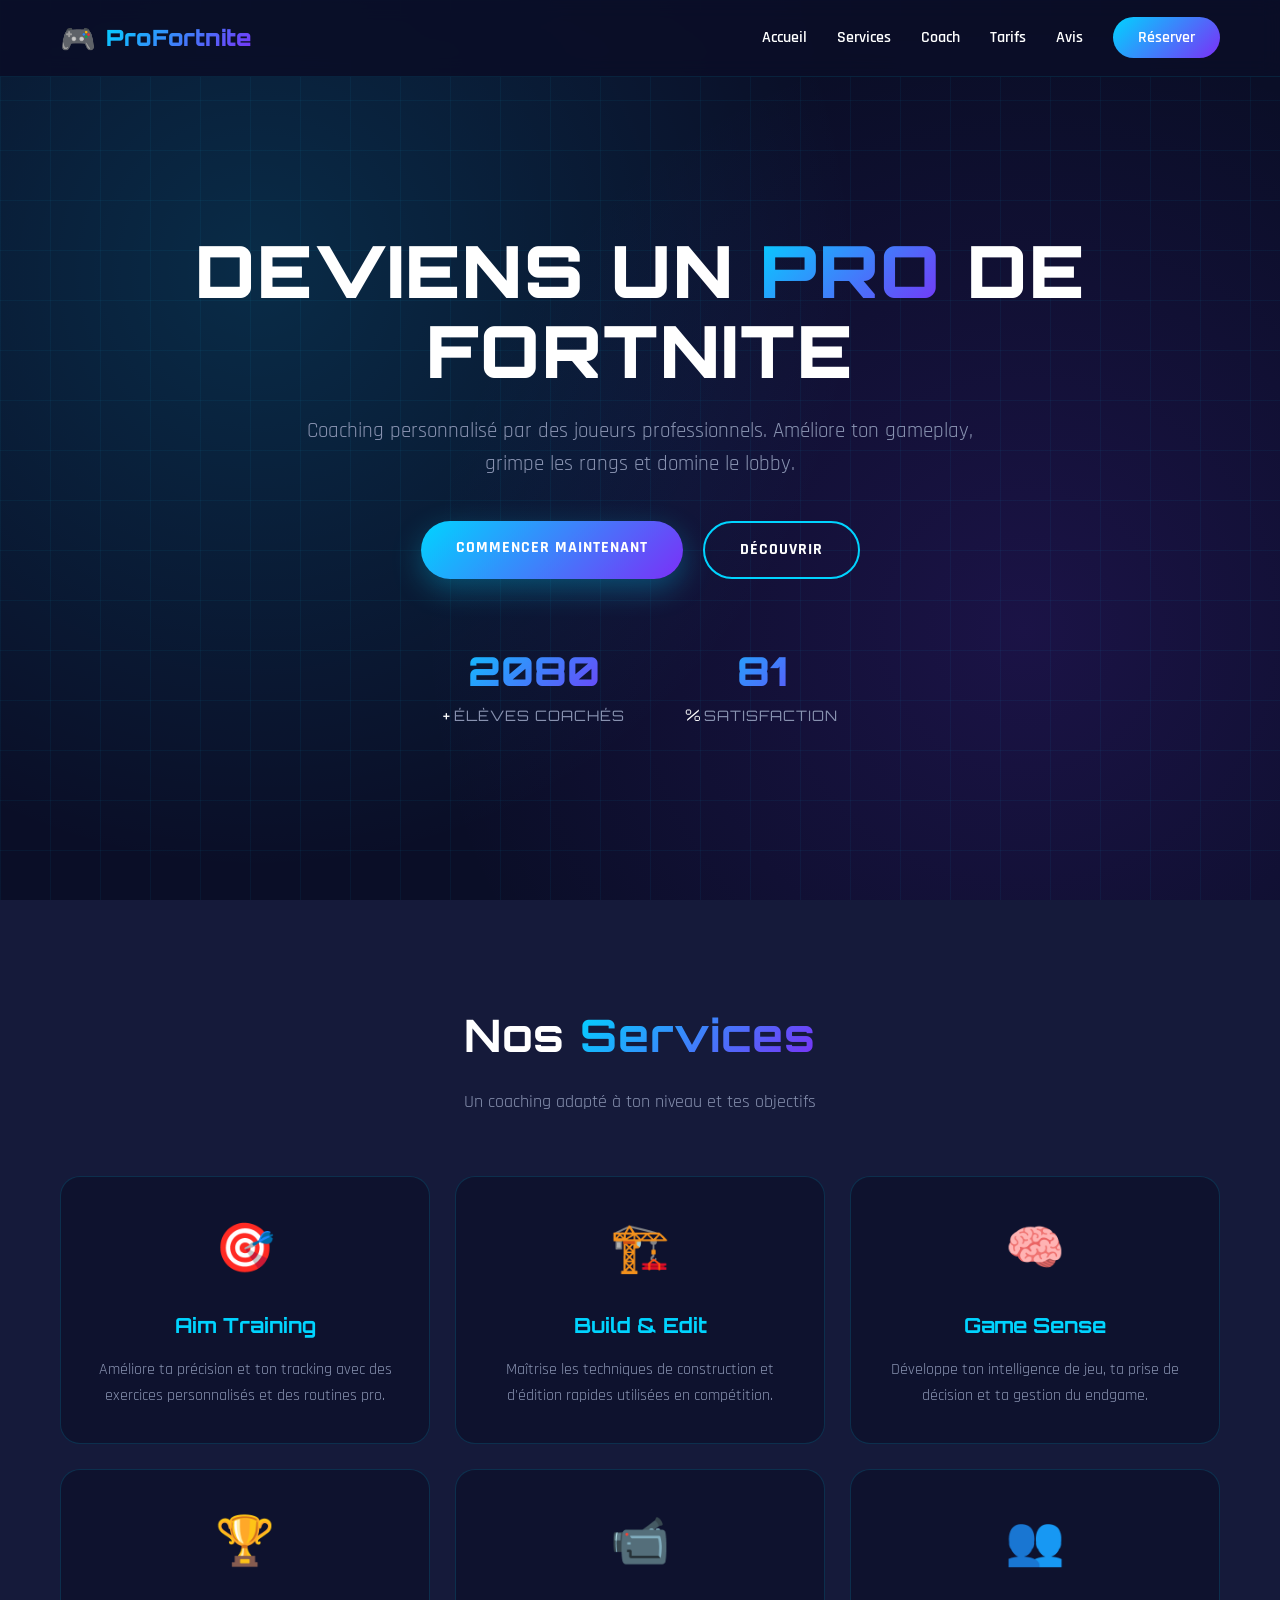
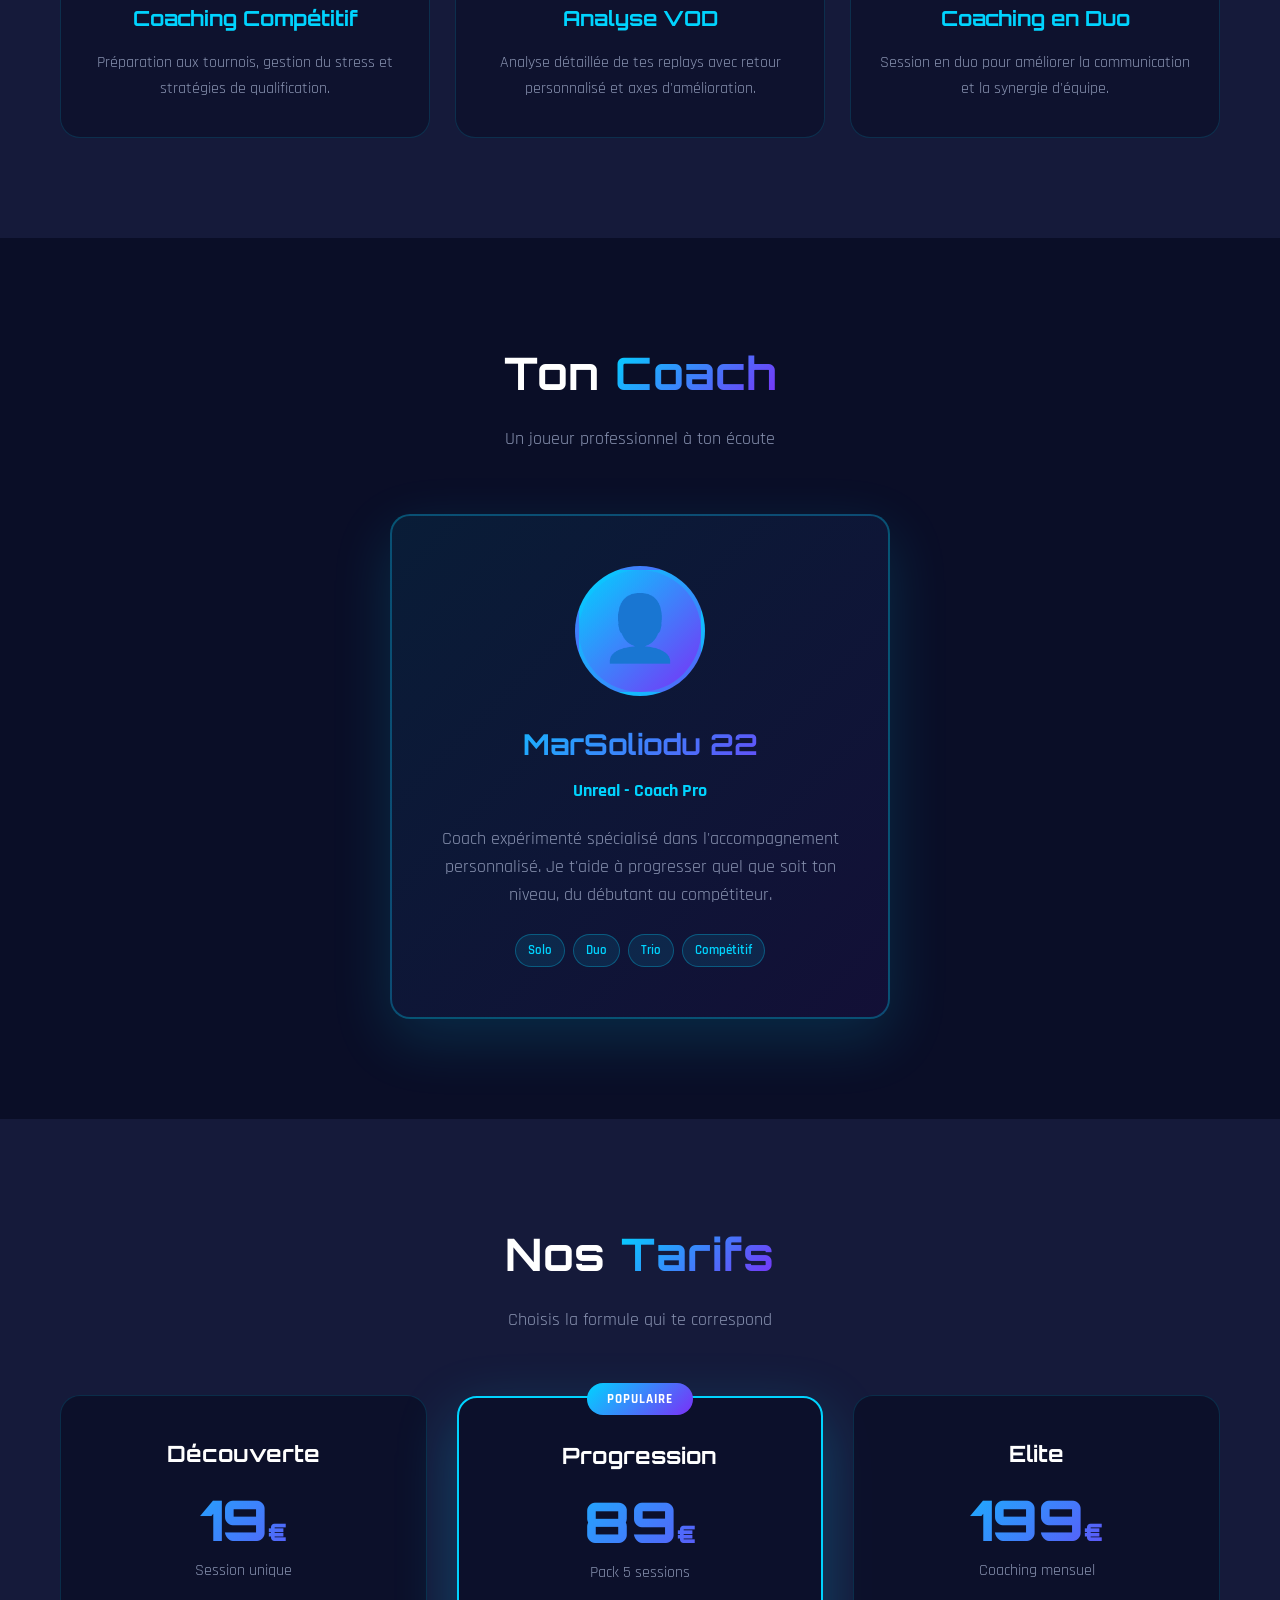
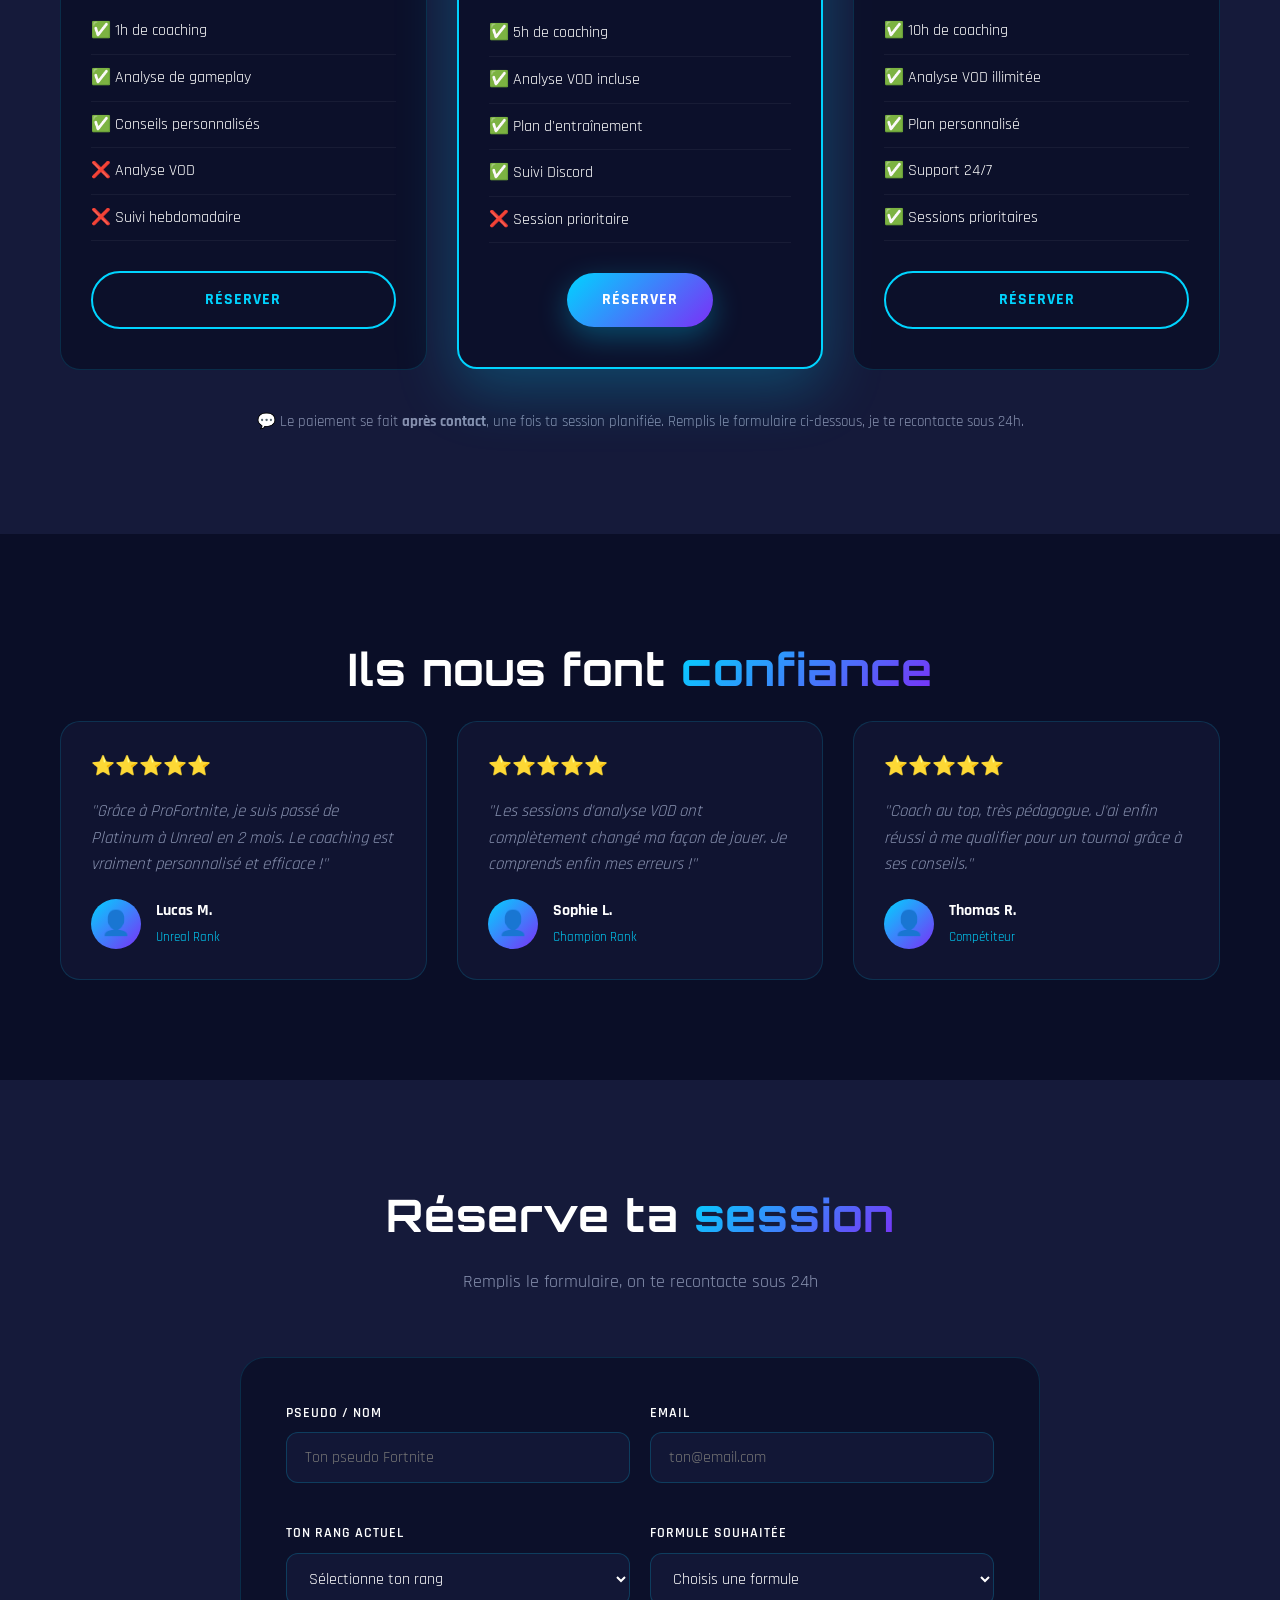
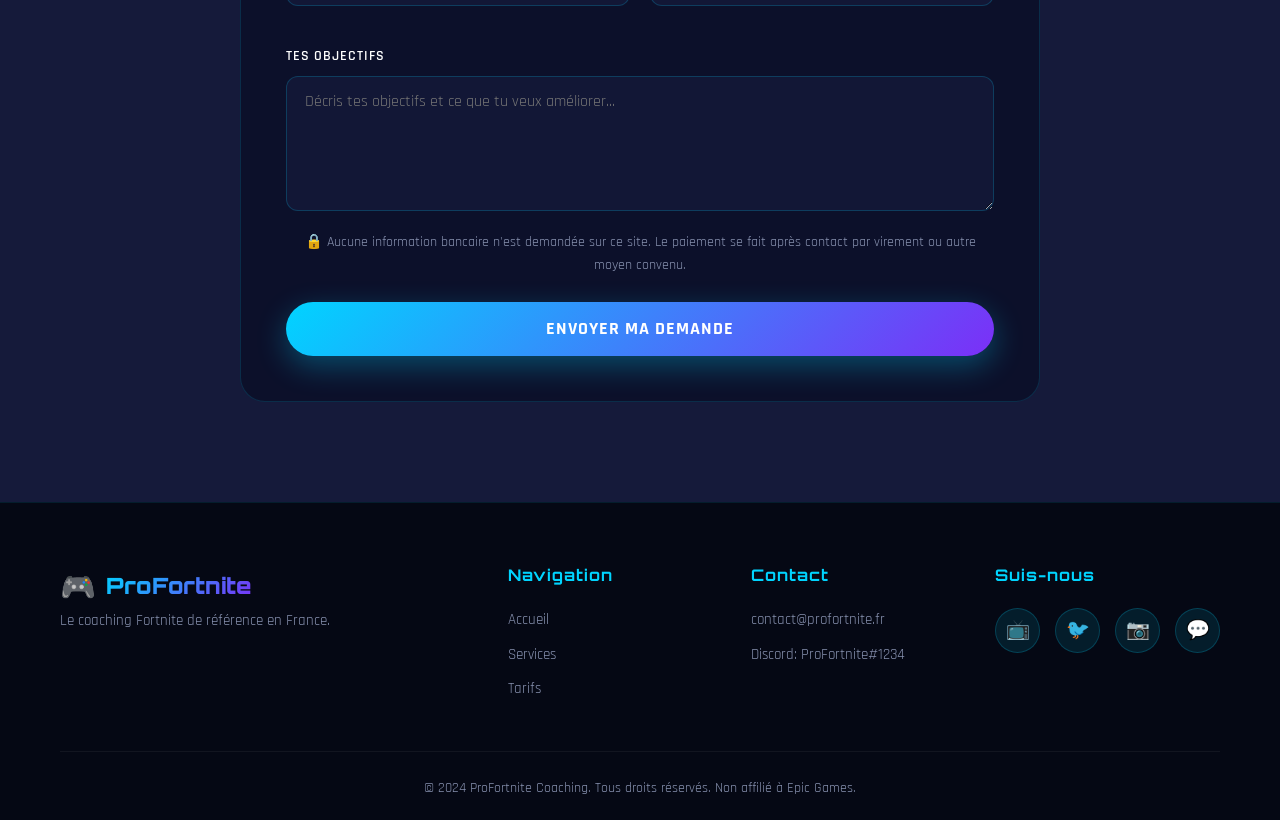
==== index.html @ a332fce9 "Update index.html" ====
<!DOCTYPE html>
<html lang="fr">
<head>
    <meta charset="UTF-8">
    <meta name="viewport" content="width=device-width, initial-scale=1.0">
    <title>ProFortnite Coaching - Devenez un Pro de Fortnite</title>
    <link rel="stylesheet" href="style.css">
    <link href="https://fonts.googleapis.com/css2?family=Orbitron:wght@400;700;900&family=Rajdhani:wght@400;600;700&display=swap" rel="stylesheet">
</head>
<body>
    <!-- Navigation -->
    <nav class="navbar">
        <div class="nav-container">
            <div class="logo">
                <span class="logo-icon">🎮</span>
                <span class="logo-text">ProFortnite</span>
            </div>
            <ul class="nav-links">
                <li><a href="#accueil">Accueil</a></li>
                <li><a href="#services">Services</a></li>
                <li><a href="#coachs">Coach</a></li>
                <li><a href="#tarifs">Tarifs</a></li>
                <li><a href="#temoignages">Avis</a></li>
                <li><a href="#contact" class="btn-nav">Réserver</a></li>
            </ul>
            <div class="burger">
                <span></span><span></span><span></span>
            </div>
        </div>
    </nav>

    <!-- Hero Section -->
    <section id="accueil" class="hero">
        <div class="hero-bg"></div>
        <div class="hero-content">
            <h1 class="hero-title">
                DEVIENS UN <span class="gradient-text">PRO</span> DE FORTNITE
            </h1>
            <p class="hero-subtitle">
                Coaching personnalisé par des joueurs professionnels. Améliore ton gameplay, 
                grimpe les rangs et domine le lobby.
            </p>
            <div class="hero-buttons">
                <a href="#tarifs" class="btn btn-primary">Commencer maintenant</a>
                <a href="#services" class="btn btn-secondary">Découvrir</a>
            </div>
<div class="hero-stats">
    <div class="stat">
        <span class="stat-number" data-target="2500">0</span>+
        <span class="stat-label">Élèves coachés</span>
    </div>
    <div class="stat">
        <span class="stat-number" data-target="98">0</span>%
        <span class="stat-label">Satisfaction</span>
    </div>
</div>        </div>
    </section>

    <!-- Services -->
    <section id="services" class="services">
        <div class="container">
            <h2 class="section-title">Nos <span class="gradient-text">Services</span></h2>
            <p class="section-subtitle">Un coaching adapté à ton niveau et tes objectifs</p>
            
            <div class="services-grid">
                <div class="service-card">
                    <div class="service-icon">🎯</div>
                    <h3>Aim Training</h3>
                    <p>Améliore ta précision et ton tracking avec des exercices personnalisés et des routines pro.</p>
                </div>
                <div class="service-card">
                    <div class="service-icon">🏗️</div>
                    <h3>Build & Edit</h3>
                    <p>Maîtrise les techniques de construction et d'édition rapides utilisées en compétition.</p>
                </div>
                <div class="service-card">
                    <div class="service-icon">🧠</div>
                    <h3>Game Sense</h3>
                    <p>Développe ton intelligence de jeu, ta prise de décision et ta gestion du endgame.</p>
                </div>
                <div class="service-card">
                    <div class="service-icon">🏆</div>
                    <h3>Coaching Compétitif</h3>
                    <p>Préparation aux tournois, gestion du stress et stratégies de qualification.</p>
                </div>
                <div class="service-card">
                    <div class="service-icon">📹</div>
                    <h3>Analyse VOD</h3>
                    <p>Analyse détaillée de tes replays avec retour personnalisé et axes d'amélioration.</p>
                </div>
                <div class="service-card">
                    <div class="service-icon">👥</div>
                    <h3>Coaching en Duo</h3>
                    <p>Session en duo pour améliorer la communication et la synergie d'équipe.</p>
                </div>
            </div>
        </div>
    </section>

    <!-- Coach -->
    <section id="coachs" class="coachs">
        <div class="container">
            <h2 class="section-title">Ton <span class="gradient-text">Coach</span></h2>
            <p class="section-subtitle">Un joueur professionnel à ton écoute</p>
            
            <div class="coach-solo">
                <div class="coach-card coach-featured">
                    <div class="coach-avatar">👤</div>
                    <h3>MarSoliodu 22</h3>
                    <p class="coach-rank">Unreal - Coach Pro</p>
                    <p class="coach-desc">
                        Coach expérimenté spécialisé dans l'accompagnement personnalisé. 
                        Je t'aide à progresser quel que soit ton niveau, du débutant au compétiteur.
                    </p>
                    <div class="coach-tags">
                        <span>Solo</span><span>Duo</span><span>Trio</span><span>Compétitif</span>
                    </div>
                </div>
            </div>
        </div>
    </section>

<!-- Tarifs -->
<section id="tarifs" class="tarifs">
    <div class="container">
        <h2 class="section-title">Nos <span class="gradient-text">Tarifs</span></h2>
        <p class="section-subtitle">Choisis la formule qui te correspond</p>

        <div class="pricing-grid">

            <!-- Formule Découverte -->
            <div class="pricing-card">
                <h3>Découverte</h3>
                <div class="price">19<span>€</span></div>
                <p class="price-desc">Session unique</p>
                <ul class="features">
                    <li>✅ 1h de coaching</li>
                    <li>✅ Analyse de gameplay</li>
                    <li>✅ Conseils personnalisés</li>
                    <li>❌ Analyse VOD</li>
                    <li>❌ Suivi hebdomadaire</li>
                </ul>
                <a href="#contact" class="btn btn-outline">Réserver</a>
            </div>

            <!-- Formule Progression -->
            <div class="pricing-card featured">
                <div class="badge">POPULAIRE</div>
                <h3>Progression</h3>
                <div class="price">89<span>€</span></div>
                <p class="price-desc">Pack 5 sessions</p>
                <ul class="features">
                    <li>✅ 5h de coaching</li>
                    <li>✅ Analyse VOD incluse</li>
                    <li>✅ Plan d'entraînement</li>
                    <li>✅ Suivi Discord</li>
                    <li>❌ Session prioritaire</li>
                </ul>
                <a href="#contact" class="btn btn-primary">Réserver</a>
            </div>

            <!-- Formule Elite -->
            <div class="pricing-card">
                <h3>Elite</h3>
                <div class="price">199<span>€</span></div>
                <p class="price-desc">Coaching mensuel</p>
                <ul class="features">
                    <li>✅ 10h de coaching</li>
                    <li>✅ Analyse VOD illimitée</li>
                    <li>✅ Plan personnalisé</li>
                    <li>✅ Support 24/7</li>
                    <li>✅ Sessions prioritaires</li>
                </ul>
                <a href="#contact" class="btn btn-outline">Réserver</a>
            </div>

        </div>

        <p style="text-align:center; color: var(--gray); margin-top: 40px; font-size: 0.95rem;">
            💬 Le paiement se fait <strong>après contact</strong>, une fois ta session planifiée. 
            Remplis le formulaire ci-dessous, je te recontacte sous 24h.
        </p>

    </div>
</section>

    <!-- Témoignages -->
    <section id="temoignages" class="temoignages">
        <div class="container">
            <h2 class="section-title">Ils nous font <span class="gradient-text">confiance</span></h2>
            
            <div class="testimonials-grid">
                <div class="testimonial-card">
                    <div class="stars">⭐⭐⭐⭐⭐</div>
                    <p>"Grâce à ProFortnite, je suis passé de Platinum à Unreal en 2 mois. Le coaching est vraiment personnalisé et efficace !"</p>
                    <div class="author">
                        <span class="avatar">👤</span>
                        <div>
                            <strong>Lucas M.</strong>
                            <small>Unreal Rank</small>
                        </div>
                    </div>
                </div>
                <div class="testimonial-card">
                    <div class="stars">⭐⭐⭐⭐⭐</div>
                    <p>"Les sessions d'analyse VOD ont complètement changé ma façon de jouer. Je comprends enfin mes erreurs !"</p>
                    <div class="author">
                        <span class="avatar">👤</span>
                        <div>
                            <strong>Sophie L.</strong>
                            <small>Champion Rank</small>
                        </div>
                    </div>
                </div>
                <div class="testimonial-card">
                    <div class="stars">⭐⭐⭐⭐⭐</div>
                    <p>"Coach au top, très pédagogue. J'ai enfin réussi à me qualifier pour un tournoi grâce à ses conseils."</p>
                    <div class="author">
                        <span class="avatar">👤</span>
                        <div>
                            <strong>Thomas R.</strong>
                            <small>Compétiteur</small>
                        </div>
                    </div>
                </div>
            </div>
        </div>
    </section>

   <!-- Contact -->
<section id="contact" class="contact">
    <div class="container">
        <h2 class="section-title">Réserve ta <span class="gradient-text">session</span></h2>
        <p class="section-subtitle">Remplis le formulaire, on te recontacte sous 24h</p>

        <form class="contact-form" 
              id="contactForm" 
              action="https://api.web3forms.com/submit" 
              method="POST">

            <!-- 🔑 Ta clé Web3Forms (remplace par la tienne) -->
            <input type="hidden" name="access_key" value="0d8b3dc2-289b-494a-8b63-340411bfdd48">

            <!-- Redirection après succès -->
            <input type="hidden" name="redirect" value="merci.html">

            <!-- Sujet de l'email reçu -->
            <input type="hidden" name="subject" value="🎮 Nouvelle demande de coaching Fortnite">

            <!-- Anti-spam (recommandé) -->
            <input type="checkbox" name="botcheck" class="hidden" style="display: none;">

            <div class="form-row">
                <div class="form-group">
                    <label for="name">Pseudo / Nom</label>
                    <input type="text" id="name" name="name" required placeholder="Ton pseudo Fortnite">
                </div>
                <div class="form-group">
                    <label for="email">Email</label>
                    <input type="email" id="email" name="email" required placeholder="ton@email.com">
                </div>
            </div>

            <div class="form-row">
                <div class="form-group">
                    <label for="rank">Ton rang actuel</label>
                    <select id="rank" name="rank" required>
                        <option value="">Sélectionne ton rang</option>
                        <option>Bronze</option>
                        <option>Argent</option>
                        <option>Or</option>
                        <option>Platine</option>
                        <option>Diamant</option>
                        <option>Elite</option>
                        <option>Champion</option>
                        <option>Unreal</option>
                    </select>
                </div>
                <div class="form-group">
                    <label for="formule">Formule souhaitée</label>
                    <select id="formule" name="formule" required>
                        <option value="">Choisis une formule</option>
                        <option>Découverte - 19€</option>
                        <option>Progression - 89€</option>
                        <option>Elite - 199€</option>
                    </select>
                </div>
            </div>

            <div class="form-group">
                <label for="message">Tes objectifs</label>
                <textarea id="message" name="message" rows="5" placeholder="Décris tes objectifs et ce que tu veux améliorer..."></textarea>
            </div>

            <p style="text-align:center; color: var(--gray); font-size: 0.9rem; margin-bottom: 15px;">
                🔒 Aucune information bancaire n'est demandée sur ce site. 
                Le paiement se fait après contact par virement ou autre moyen convenu.
            </p>

            <button type="submit" class="btn btn-primary btn-large">Envoyer ma demande</button>
        </form>
    </div>
</section>
    <!-- Footer -->
    <footer class="footer">
        <div class="container">
            <div class="footer-grid">
                <div>
                    <div class="logo">
                        <span class="logo-icon">🎮</span>
                        <span class="logo-text">ProFortnite</span>
                    </div>
                    <p>Le coaching Fortnite de référence en France.</p>
                </div>
                <div>
                    <h4>Navigation</h4>
                    <ul>
                        <li><a href="#accueil">Accueil</a></li>
                        <li><a href="#services">Services</a></li>
                        <li><a href="#tarifs">Tarifs</a></li>
                    </ul>
                </div>
                <div>
                    <h4>Contact</h4>
                    <ul>
                        <li>contact@profortnite.fr</li>
                        <li>Discord: ProFortnite#1234</li>
                    </ul>
                </div>
                <div>
                    <h4>Suis-nous</h4>
                    <div class="socials">
                        <a href="#">📺</a>
                        <a href="#">🐦</a>
                        <a href="#">📷</a>
                        <a href="#">💬</a>
                    </div>
                </div>
            </div>
            <div class="footer-bottom">
                <p>© 2024 ProFortnite Coaching. Tous droits réservés. Non affilié à Epic Games.</p>
            </div>
        </div>
    </footer>

    <script src="script.js"></script>
</body>
</html>
---- style.css ----
/* Reset & Base */
* {
    margin: 0;
    padding: 0;
    box-sizing: border-box;
}

:root {
    --primary: #00d4ff;
    --secondary: #7b2ff7;
    --dark: #0a0e27;
    --dark-2: #151a3a;
    --light: #ffffff;
    --gray: #8892b0;
    --gradient: linear-gradient(135deg, #00d4ff 0%, #7b2ff7 100%);
}

html {
    scroll-behavior: smooth;
}

body {
    font-family: 'Rajdhani', sans-serif;
    background: var(--dark);
    color: var(--light);
    overflow-x: hidden;
    line-height: 1.6;
}

.container {
    max-width: 1200px;
    margin: 0 auto;
    padding: 0 20px;
}

/* Navbar */
.navbar {
    position: fixed;
    top: 0;
    width: 100%;
    background: rgba(10, 14, 39, 0.9);
    backdrop-filter: blur(10px);
    z-index: 1000;
    border-bottom: 1px solid rgba(0, 212, 255, 0.1);
}

.nav-container {
    max-width: 1200px;
    margin: 0 auto;
    padding: 15px 20px;
    display: flex;
    justify-content: space-between;
    align-items: center;
}

.logo {
    display: flex;
    align-items: center;
    gap: 10px;
    font-family: 'Orbitron', sans-serif;
    font-weight: 900;
    font-size: 1.4rem;
}

.logo-icon {
    font-size: 1.8rem;
}

.logo-text {
    background: var(--gradient);
    -webkit-background-clip: text;
    -webkit-text-fill-color: transparent;
    background-clip: text;
}

.nav-links {
    display: flex;
    list-style: none;
    gap: 30px;
    align-items: center;
}

.nav-links a {
    color: var(--light);
    text-decoration: none;
    font-weight: 600;
    font-size: 1rem;
    transition: color 0.3s;
    position: relative;
}

.nav-links a:hover {
    color: var(--primary);
}

.nav-links a::after {
    content: '';
    position: absolute;
    bottom: -5px;
    left: 0;
    width: 0;
    height: 2px;
    background: var(--gradient);
    transition: width 0.3s;
}

.nav-links a:hover::after {
    width: 100%;
}

.btn-nav {
    background: var(--gradient);
    padding: 10px 25px !important;
    border-radius: 50px;
    color: white !important;
}

.btn-nav::after {
    display: none;
}

.burger {
    display: none;
    flex-direction: column;
    gap: 5px;
    cursor: pointer;
}

.burger span {
    width: 25px;
    height: 3px;
    background: var(--primary);
    border-radius: 3px;
    transition: 0.3s;
}

/* Hero */
.hero {
    min-height: 100vh;
    display: flex;
    align-items: center;
    justify-content: center;
    position: relative;
    padding: 120px 20px 60px;
    overflow: hidden;
}

.hero-bg {
    position: absolute;
    inset: 0;
    background: 
        radial-gradient(circle at 20% 30%, rgba(0, 212, 255, 0.15) 0%, transparent 50%),
        radial-gradient(circle at 80% 70%, rgba(123, 47, 247, 0.15) 0%, transparent 50%);
    z-index: -1;
}

.hero-bg::before {
    content: '';
    position: absolute;
    inset: 0;
    background-image: 
        linear-gradient(rgba(0, 212, 255, 0.05) 1px, transparent 1px),
        linear-gradient(90deg, rgba(0, 212, 255, 0.05) 1px, transparent 1px);
    background-size: 50px 50px;
    animation: gridMove 20s linear infinite;
}

@keyframes gridMove {
    0% { background-position: 0 0; }
    100% { background-position: 50px 50px; }
}

.hero-content {
    text-align: center;
    max-width: 900px;
    position: relative;
    z-index: 1;
}

.hero-title {
    font-family: 'Orbitron', sans-serif;
    font-size: clamp(2rem, 6vw, 4.5rem);
    font-weight: 900;
    line-height: 1.1;
    margin-bottom: 25px;
    letter-spacing: 2px;
    animation: fadeInUp 1s ease;
}

.gradient-text {
    background: var(--gradient);
    -webkit-background-clip: text;
    -webkit-text-fill-color: transparent;
    background-clip: text;
}

.hero-subtitle {
    font-size: clamp(1rem, 2vw, 1.3rem);
    color: var(--gray);
    margin-bottom: 40px;
    max-width: 700px;
    margin-left: auto;
    margin-right: auto;
    animation: fadeInUp 1s ease 0.2s backwards;
}

.hero-buttons {
    display: flex;
    gap: 20px;
    justify-content: center;
    flex-wrap: wrap;
    margin-bottom: 60px;
    animation: fadeInUp 1s ease 0.4s backwards;
}

.btn {
    display: inline-block;
    padding: 14px 35px;
    border-radius: 50px;
    text-decoration: none;
    font-weight: 700;
    font-size: 1rem;
    transition: all 0.3s;
    cursor: pointer;
    border: none;
    font-family: 'Rajdhani', sans-serif;
    letter-spacing: 1px;
    text-transform: uppercase;
}

.btn-primary {
    background: var(--gradient);
    color: white;
    box-shadow: 0 10px 30px rgba(0, 212, 255, 0.3);
}

.btn-primary:hover {
    transform: translateY(-3px);
    box-shadow: 0 15px 40px rgba(0, 212, 255, 0.5);
}

.btn-secondary {
    background: transparent;
    color: var(--light);
    border: 2px solid var(--primary);
}

.btn-secondary:hover {
    background: var(--primary);
    color: var(--dark);
    transform: translateY(-3px);
}

.btn-outline {
    background: transparent;
    color: var(--primary);
    border: 2px solid var(--primary);
    width: 100%;
    text-align: center;
}

.btn-outline:hover {
    background: var(--primary);
    color: var(--dark);
}

.btn-large {
    padding: 16px 50px;
    font-size: 1.1rem;
}

.hero-stats {
    display: flex;
    justify-content: center;
    gap: 60px;
    flex-wrap: wrap;
    animation: fadeInUp 1s ease 0.6s backwards;
}

.stat {
    text-align: center;
    font-family: 'Orbitron', sans-serif;
}

.stat-number {
    display: block;
    font-size: 2.5rem;
    font-weight: 900;
    background: var(--gradient);
    -webkit-background-clip: text;
    -webkit-text-fill-color: transparent;
    background-clip: text;
}

.stat-label {
    color: var(--gray);
    font-size: 0.9rem;
    text-transform: uppercase;
    letter-spacing: 1px;
}

@keyframes fadeInUp {
    from {
        opacity: 0;
        transform: translateY(30px);
    }
    to {
        opacity: 1;
        transform: translateY(0);
    }
}

/* Sections */
section {
    padding: 100px 0;
    position: relative;
}

.section-title {
    font-family: 'Orbitron', sans-serif;
    font-size: clamp(1.8rem, 4vw, 2.8rem);
    text-align: center;
    margin-bottom: 15px;
    letter-spacing: 1px;
}

.section-subtitle {
    text-align: center;
    color: var(--gray);
    font-size: 1.15rem;
    margin-bottom: 60px;
}

/* Services */
.services {
    background: var(--dark-2);
}

.services-grid {
    display: grid;
    grid-template-columns: repeat(auto-fit, minmax(280px, 1fr));
    gap: 25px;
}

.service-card {
    background: rgba(10, 14, 39, 0.6);
    border: 1px solid rgba(0, 212, 255, 0.15);
    border-radius: 20px;
    padding: 35px 25px;
    text-align: center;
    transition: all 0.3s;
    position: relative;
    overflow: hidden;
}

.service-card:hover {
    transform: translateY(-10px);
    border-color: var(--primary);
    box-shadow: 0 20px 40px rgba(0, 212, 255, 0.2);
}

.service-icon {
    font-size: 3rem;
    margin-bottom: 20px;
    display: block;
}

.service-card h3 {
    font-family: 'Orbitron', sans-serif;
    font-size: 1.3rem;
    margin-bottom: 15px;
    color: var(--primary);
}

.service-card p {
    color: var(--gray);
    font-size: 1rem;
}

/* Coach */
.coachs-grid {
    display: grid;
    grid-template-columns: repeat(auto-fit, minmax(300px, 1fr));
    gap: 30px;
}

.coach-card {
    background: rgba(21, 26, 58, 0.6);
    border: 1px solid rgba(0, 212, 255, 0.15);
    border-radius: 20px;
    padding: 35px 25px;
    text-align: center;
    transition: all 0.3s;
}

.coach-card:hover {
    transform: translateY(-10px);
    border-color: var(--primary);
    box-shadow: 0 20px 40px rgba(0, 212, 255, 0.2);
}

.coach-avatar {
    width: 100px;
    height: 100px;
    border-radius: 50%;
    background: var(--gradient);
    display: flex;
    align-items: center;
    justify-content: center;
    font-size: 3rem;
    margin: 0 auto 20px;
    border: 4px solid rgba(0, 212, 255, 0.3);
}

.coach-card h3 {
    font-family: 'Orbitron', sans-serif;
    font-size: 1.3rem;
    margin-bottom: 8px;
}

.coach-rank {
    color: var(--primary);
    font-weight: 700;
    margin-bottom: 15px;
    font-size: 0.95rem;
}

.coach-desc {
    color: var(--gray);
    margin-bottom: 20px;
    font-size: 1rem;
}

.coach-tags {
    display: flex;
    gap: 8px;
    justify-content: center;
    flex-wrap: wrap;
}

.coach-tags span {
    background: rgba(0, 212, 255, 0.1);
    color: var(--primary);
    padding: 5px 12px;
    border-radius: 20px;
    font-size: 0.8rem;
    font-weight: 600;
    border: 1px solid rgba(0, 212, 255, 0.3);
}

/* Coach Solo */
.coach-solo {
    display: flex;
    justify-content: center;
    align-items: center;
}

.coach-featured {
    max-width: 500px;
    width: 100%;
    padding: 50px 40px;
    background: linear-gradient(135deg, rgba(0, 212, 255, 0.08), rgba(123, 47, 247, 0.08));
    border: 2px solid rgba(0, 212, 255, 0.3);
    box-shadow: 0 20px 60px rgba(0, 212, 255, 0.15);
}

.coach-featured:hover {
    border-color: var(--primary);
    box-shadow: 0 30px 80px rgba(0, 212, 255, 0.3);
}

.coach-featured .coach-avatar {
    width: 130px;
    height: 130px;
    font-size: 4rem;
    margin-bottom: 25px;
}

.coach-featured h3 {
    font-size: 1.8rem;
    margin-bottom: 10px;
    background: var(--gradient);
    -webkit-background-clip: text;
    -webkit-text-fill-color: transparent;
    background-clip: text;
}

.coach-featured .coach-rank {
    font-size: 1.1rem;
    margin-bottom: 20px;
}

.coach-featured .coach-desc {
    font-size: 1.1rem;
    margin-bottom: 25px;
}

/* Tarifs */
.tarifs {
    background: var(--dark-2);
}

.pricing-grid {
    display: grid;
    grid-template-columns: repeat(auto-fit, minmax(280px, 1fr));
    gap: 30px;
    align-items: center;
}

.pricing-card {
    background: rgba(10, 14, 39, 0.8);
    border: 1px solid rgba(0, 212, 255, 0.15);
    border-radius: 20px;
    padding: 40px 30px;
    text-align: center;
    position: relative;
    transition: all 0.3s;
}

.pricing-card:hover {
    transform: translateY(-10px);
    border-color: var(--primary);
}

.pricing-card.featured {
    border: 2px solid var(--primary);
    box-shadow: 0 20px 60px rgba(0, 212, 255, 0.25);
    transform: scale(1.05);
}

.pricing-card.featured:hover {
    transform: scale(1.05) translateY(-10px);
}

.badge {
    position: absolute;
    top: -15px;
    left: 50%;
    transform: translateX(-50%);
    background: var(--gradient);
    color: white;
    padding: 6px 20px;
    border-radius: 20px;
    font-size: 0.8rem;
    font-weight: 700;
    letter-spacing: 1px;
}

.pricing-card h3 {
    font-family: 'Orbitron', sans-serif;
    font-size: 1.4rem;
    margin-bottom: 20px;
}

.price {
    font-family: 'Orbitron', sans-serif;
    font-size: 3.5rem;
    font-weight: 900;
    background: var(--gradient);
    -webkit-background-clip: text;
    -webkit-text-fill-color: transparent;
    background-clip: text;
    line-height: 1;
}

.price span {
    font-size: 1.5rem;
}

.price-desc {
    color: var(--gray);
    margin: 10px 0 25px;
}

.features {
    list-style: none;
    margin-bottom: 30px;
    text-align: left;
}

.features li {
    padding: 10px 0;
    border-bottom: 1px solid rgba(255, 255, 255, 0.05);
    color: var(--light);
}

/* Témoignages */
.testimonials-grid {
    display: grid;
    grid-template-columns: repeat(auto-fit, minmax(300px, 1fr));
    gap: 30px;
}

.testimonial-card {
    background: rgba(21, 26, 58, 0.6);
    border: 1px solid rgba(0, 212, 255, 0.15);
    border-radius: 20px;
    padding: 30px;
    transition: all 0.3s;
}

.testimonial-card:hover {
    transform: translateY(-10px);
    border-color: var(--primary);
}

.stars {
    font-size: 1.2rem;
    margin-bottom: 15px;
}

.testimonial-card p {
    color: var(--gray);
    font-style: italic;
    margin-bottom: 20px;
    font-size: 1.05rem;
}

.author {
    display: flex;
    align-items: center;
    gap: 15px;
}

.author .avatar {
    width: 50px;
    height: 50px;
    border-radius: 50%;
    background: var(--gradient);
    display: flex;
    align-items: center;
    justify-content: center;
    font-size: 1.5rem;
}

.author strong {
    display: block;
    color: var(--light);
}

.author small {
    color: var(--primary);
}

/* Contact */
.contact {
    background: var(--dark-2);
}

.contact-form {
    max-width: 800px;
    margin: 0 auto;
    background: rgba(10, 14, 39, 0.8);
    padding: 45px;
    border-radius: 25px;
    border: 1px solid rgba(0, 212, 255, 0.15);
}

.form-row {
    display: grid;
    grid-template-columns: 1fr 1fr;
    gap: 20px;
    margin-bottom: 20px;
}

.form-group {
    display: flex;
    flex-direction: column;
    margin-bottom: 20px;
}

.form-group label {
    margin-bottom: 8px;
    font-weight: 600;
    color: var(--light);
    text-transform: uppercase;
    font-size: 0.85rem;
    letter-spacing: 1px;
}

.form-group input,
.form-group select,
.form-group textarea {
    padding: 14px 18px;
    border-radius: 12px;
    border: 1px solid rgba(0, 212, 255, 0.2);
    background: rgba(21, 26, 58, 0.8);
    color: var(--light);
    font-family: 'Rajdhani', sans-serif;
    font-size: 1rem;
    transition: all 0.3s;
    outline: none;
}

.form-group input:focus,
.form-group select:focus,
.form-group textarea:focus {
    border-color: var(--primary);
    box-shadow: 0 0 0 3px rgba(0, 212, 255, 0.15);
}

.form-group textarea {
    resize: vertical;
    min-height: 120px;
}

.contact-form .btn-large {
    width: 100%;
    margin-top: 10px;
}

/* Footer */
.footer {
    background: #050814;
    padding: 60px 0 20px;
    border-top: 1px solid rgba(0, 212, 255, 0.1);
}

.footer-grid {
    display: grid;
    grid-template-columns: 2fr 1fr 1fr 1fr;
    gap: 40px;
    margin-bottom: 40px;
}

.footer-grid h4 {
    font-family: 'Orbitron', sans-serif;
    margin-bottom: 20px;
    color: var(--primary);
    font-size: 1rem;
    letter-spacing: 1px;
}

.footer-grid p,
.footer-grid li {
    color: var(--gray);
    margin-bottom: 10px;
    list-style: none;
    font-size: 0.95rem;
}

.footer-grid a {
    color: var(--gray);
    text-decoration: none;
    transition: color 0.3s;
}

.footer-grid a:hover {
    color: var(--primary);
}

.socials {
    display: flex;
    gap: 15px;
}

.socials a {
    width: 45px;
    height: 45px;
    border-radius: 50%;
    background: rgba(0, 212, 255, 0.1);
    display: flex;
    align-items: center;
    justify-content: center;
    font-size: 1.2rem;
    transition: all 0.3s;
    border: 1px solid rgba(0, 212, 255, 0.2);
}

.socials a:hover {
    background: var(--gradient);
    transform: translateY(-3px);
    border-color: transparent;
}

.footer-bottom {
    text-align: center;
    padding-top: 25px;
    border-top: 1px solid rgba(255, 255, 255, 0.05);
    color: var(--gray);
    font-size: 0.9rem;
}

/* Responsive */
@media (max-width: 968px) {
    .burger {
        display: flex;
    }

    .nav-links {
        position: fixed;
        top: 70px;
        right: -100%;
        flex-direction: column;
        background: rgba(10, 14, 39, 0.98);
        width: 280px;
        height: calc(100vh - 70px);
        padding: 40px 30px;
        gap: 25px;
        transition: right 0.4s;
        align-items: flex-start;
        border-left: 1px solid rgba(0, 212, 255, 0.2);
    }

    .nav-links.active {
        right: 0;
    }

    .footer-grid {
        grid-template-columns: 1fr 1fr;
    }
}

@media (max-width: 640px) {
    .hero-stats {
        gap: 30px;
    }

    .stat-number {
        font-size: 2rem;
    }

    .form-row {
        grid-template-columns: 1fr;
    }

    .contact-form {
        padding: 30px 20px;
    }

    .footer-grid {
        grid-template-columns: 1fr;
        text-align: center;
    }

    .socials {
        justify-content: center;
    }

    .pricing-card.featured {
        transform: scale(1);
    }

    .pricing-card.featured:hover {
        transform: translateY(-10px);
    }

    .coach-featured {
        padding: 35px 25px;
    }

    .coach-featured .coach-avatar {
        width: 100px;
        height: 100px;
        font-size: 3rem;
    }

    .coach-featured h3 {
        font-size: 1.5rem;
    }
}
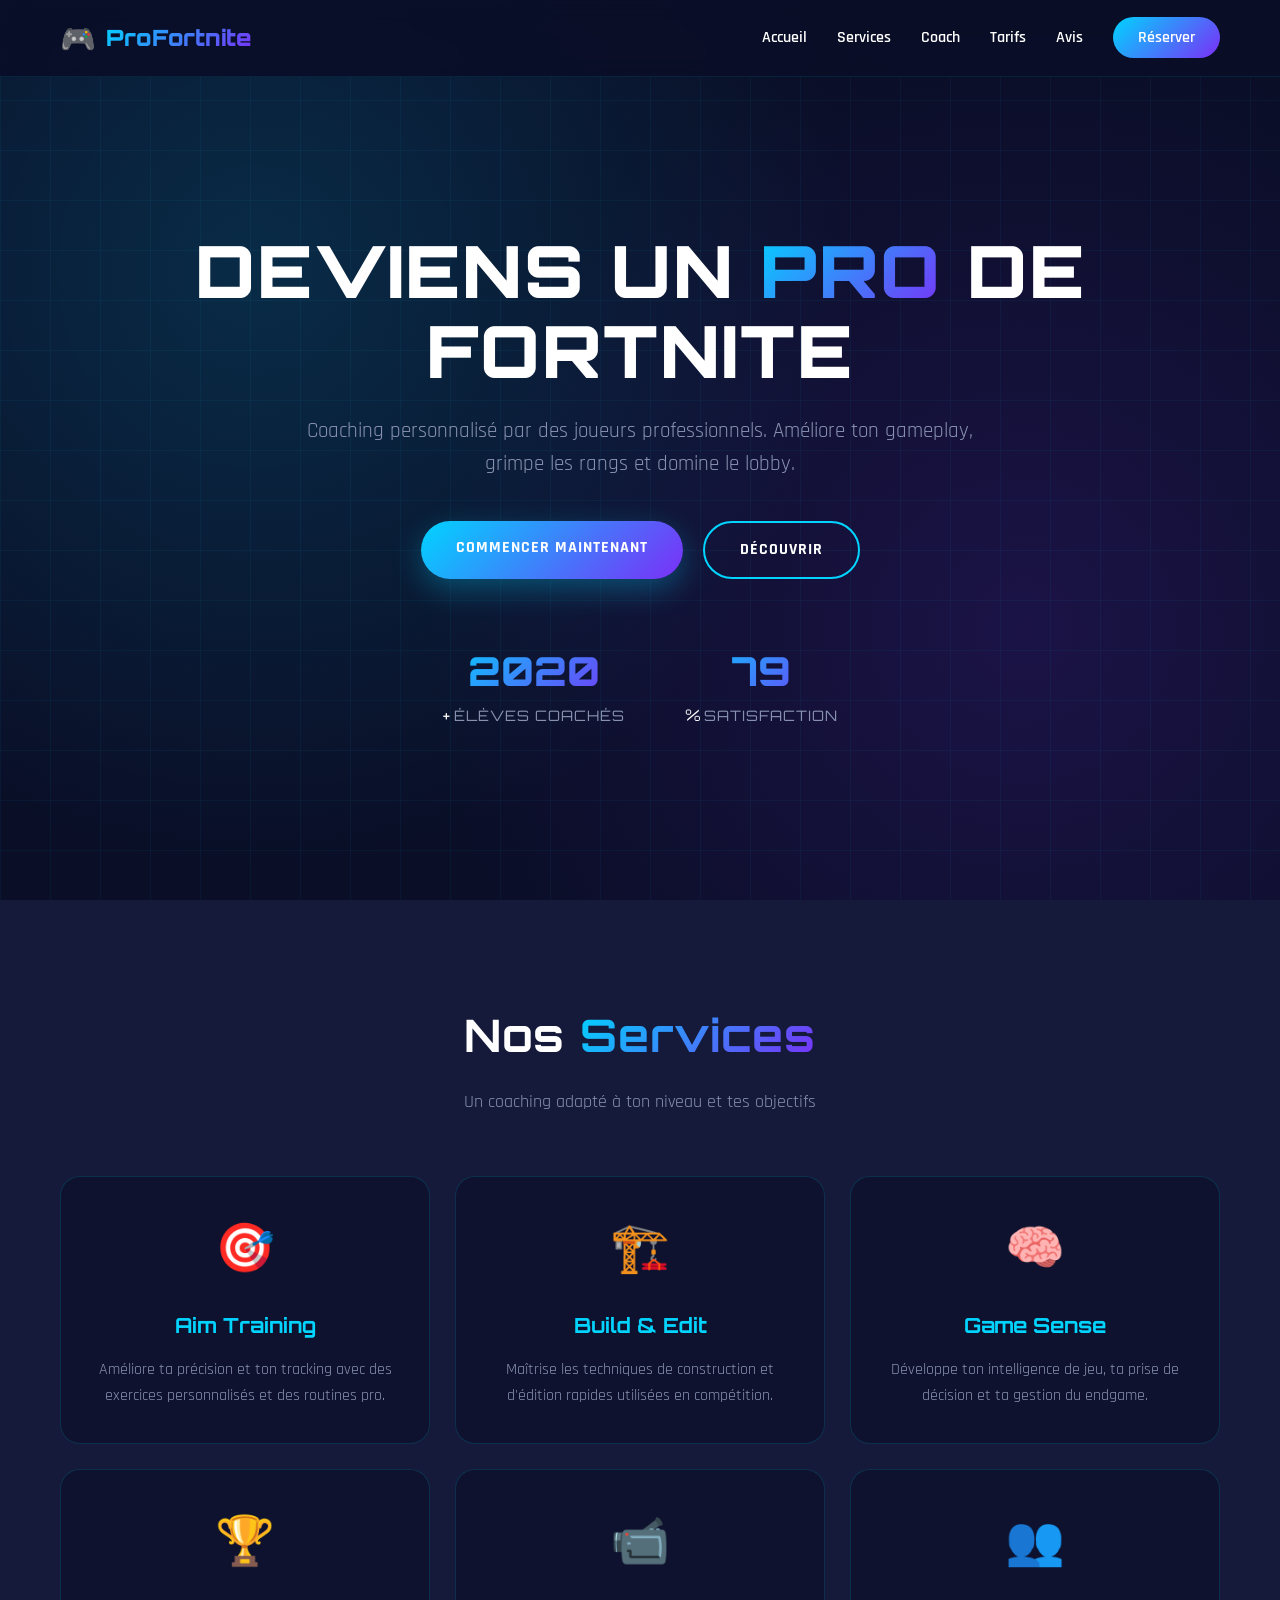
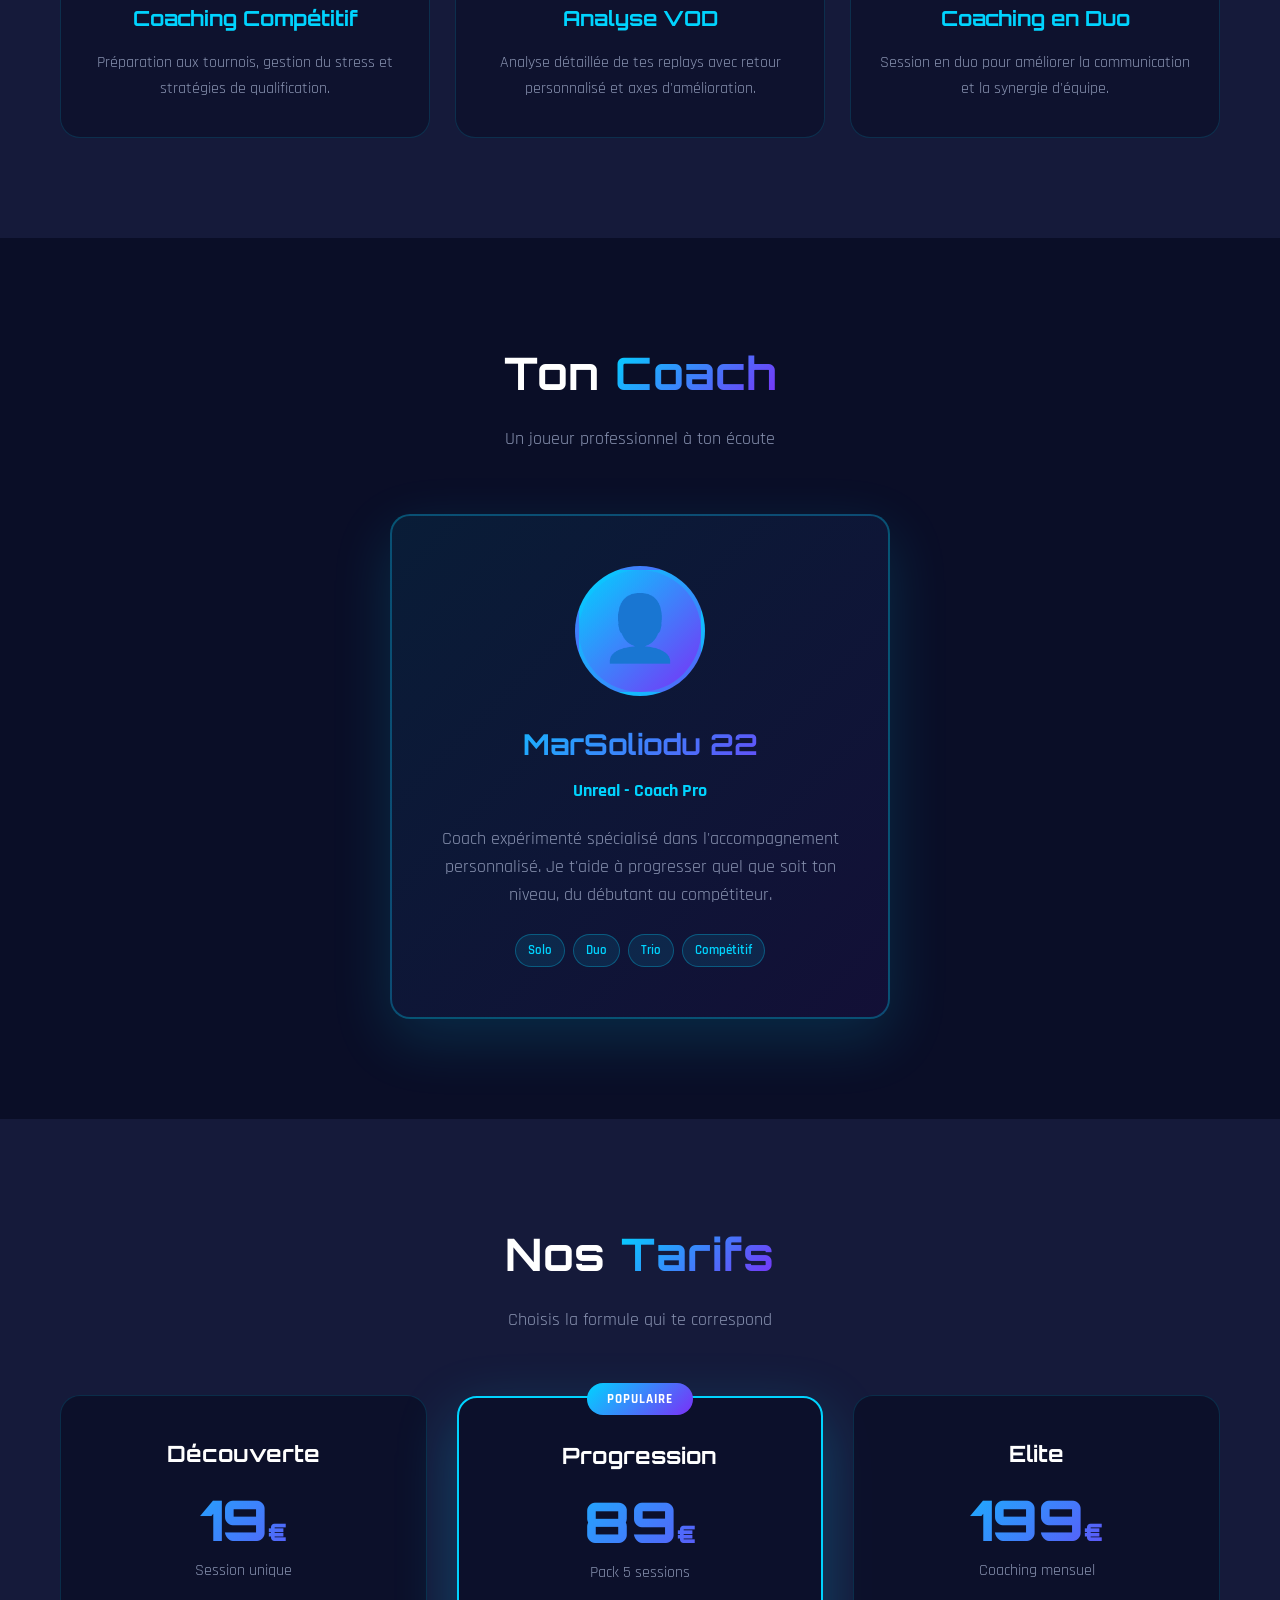
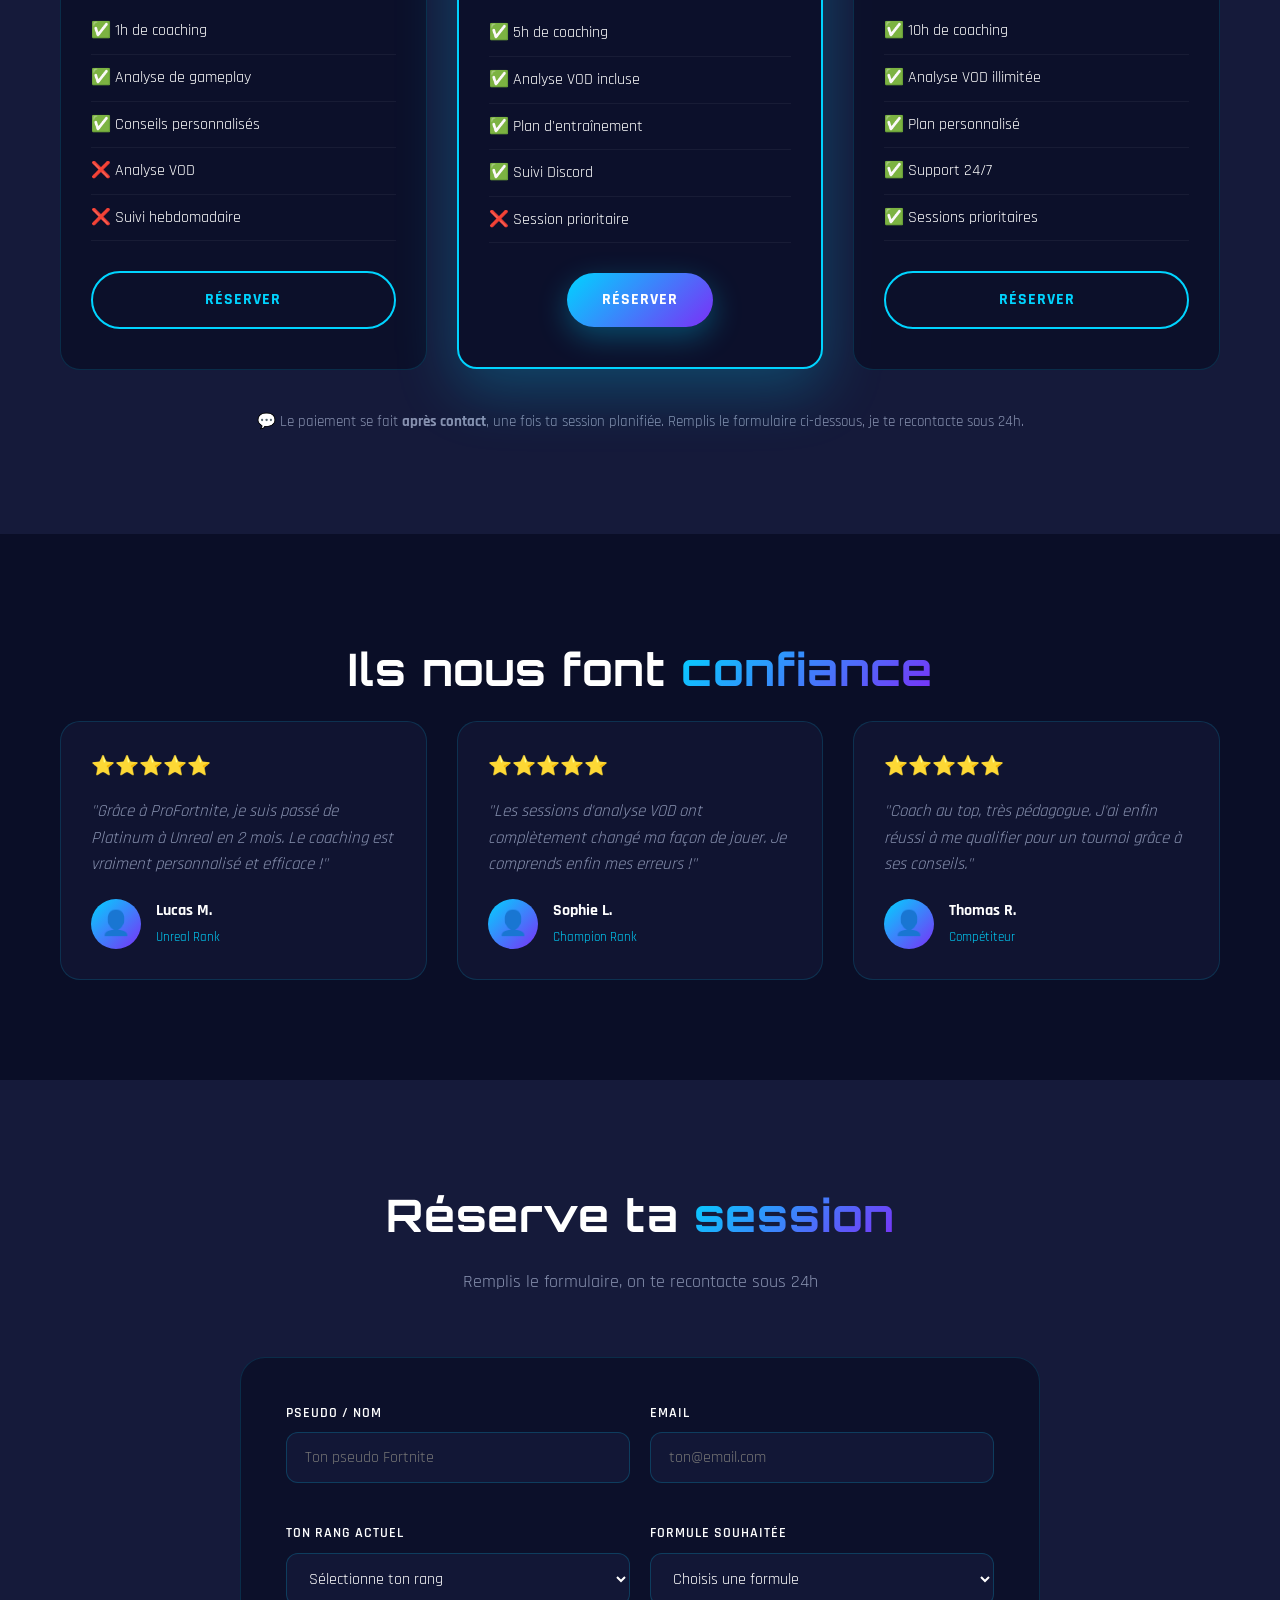
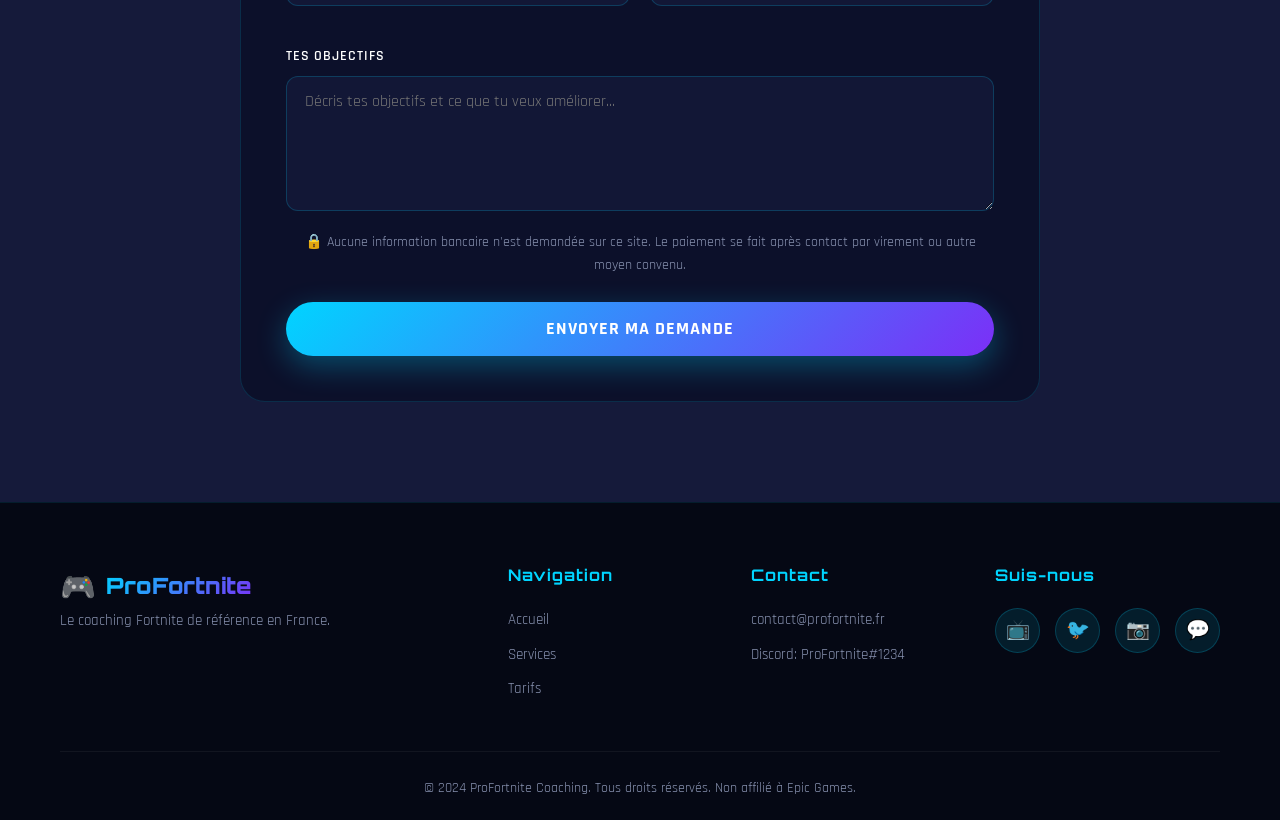
==== commit 7b3495d5: "Update index.html" ====
--- a/index.html
+++ b/index.html
@@ -44,16 +44,17 @@
                 <a href="#tarifs" class="btn btn-primary">Commencer maintenant</a>
                 <a href="#services" class="btn btn-secondary">Découvrir</a>
             </div>
-<div class="hero-stats">
-    <div class="stat">
-        <span class="stat-number" data-target="2500">0</span>+
-        <span class="stat-label">Élèves coachés</span>
-    </div>
-    <div class="stat">
-        <span class="stat-number" data-target="98">0</span>%
-        <span class="stat-label">Satisfaction</span>
-    </div>
-</div>        </div>
+            <div class="hero-stats">
+                <div class="stat">
+                    <span class="stat-number" data-target="2500">0</span>+
+                    <span class="stat-label">Élèves coachés</span>
+                </div>
+                <div class="stat">
+                    <span class="stat-number" data-target="98">0</span>%
+                    <span class="stat-label">Satisfaction</span>
+                </div>
+            </div>
+        </div>
     </section>
 
     <!-- Services -->
@@ -120,69 +121,63 @@
         </div>
     </section>
 
-<!-- Tarifs -->
-<section id="tarifs" class="tarifs">
-    <div class="container">
-        <h2 class="section-title">Nos <span class="gradient-text">Tarifs</span></h2>
-        <p class="section-subtitle">Choisis la formule qui te correspond</p>
-
-        <div class="pricing-grid">
-
-            <!-- Formule Découverte -->
-            <div class="pricing-card">
-                <h3>Découverte</h3>
-                <div class="price">19<span>€</span></div>
-                <p class="price-desc">Session unique</p>
-                <ul class="features">
-                    <li>✅ 1h de coaching</li>
-                    <li>✅ Analyse de gameplay</li>
-                    <li>✅ Conseils personnalisés</li>
-                    <li>❌ Analyse VOD</li>
-                    <li>❌ Suivi hebdomadaire</li>
-                </ul>
-                <a href="#contact" class="btn btn-outline">Réserver</a>
-            </div>
-
-            <!-- Formule Progression -->
-            <div class="pricing-card featured">
-                <div class="badge">POPULAIRE</div>
-                <h3>Progression</h3>
-                <div class="price">89<span>€</span></div>
-                <p class="price-desc">Pack 5 sessions</p>
-                <ul class="features">
-                    <li>✅ 5h de coaching</li>
-                    <li>✅ Analyse VOD incluse</li>
-                    <li>✅ Plan d'entraînement</li>
-                    <li>✅ Suivi Discord</li>
-                    <li>❌ Session prioritaire</li>
-                </ul>
-                <a href="#contact" class="btn btn-primary">Réserver</a>
-            </div>
-
-            <!-- Formule Elite -->
-            <div class="pricing-card">
-                <h3>Elite</h3>
-                <div class="price">199<span>€</span></div>
-                <p class="price-desc">Coaching mensuel</p>
-                <ul class="features">
-                    <li>✅ 10h de coaching</li>
-                    <li>✅ Analyse VOD illimitée</li>
-                    <li>✅ Plan personnalisé</li>
-                    <li>✅ Support 24/7</li>
-                    <li>✅ Sessions prioritaires</li>
-                </ul>
-                <a href="#contact" class="btn btn-outline">Réserver</a>
-            </div>
-
-        </div>
-
-        <p style="text-align:center; color: var(--gray); margin-top: 40px; font-size: 0.95rem;">
-            💬 Le paiement se fait <strong>après contact</strong>, une fois ta session planifiée. 
-            Remplis le formulaire ci-dessous, je te recontacte sous 24h.
-        </p>
-
-    </div>
-</section>
+    <!-- Tarifs -->
+    <section id="tarifs" class="tarifs">
+        <div class="container">
+            <h2 class="section-title">Nos <span class="gradient-text">Tarifs</span></h2>
+            <p class="section-subtitle">Choisis la formule qui te correspond</p>
+            
+            <div class="pricing-grid">
+                <div class="pricing-card">
+                    <h3>Découverte</h3>
+                    <div class="price">19<span>€</span></div>
+                    <p class="price-desc">Session unique</p>
+                    <ul class="features">
+                        <li>✅ 1h de coaching</li>
+                        <li>✅ Analyse de gameplay</li>
+                        <li>✅ Conseils personnalisés</li>
+                        <li>❌ Analyse VOD</li>
+                        <li>❌ Suivi hebdomadaire</li>
+                    </ul>
+                    <a href="#contact" class="btn btn-outline">Réserver</a>
+                </div>
+                
+                <div class="pricing-card featured">
+                    <div class="badge">POPULAIRE</div>
+                    <h3>Progression</h3>
+                    <div class="price">89<span>€</span></div>
+                    <p class="price-desc">Pack 5 sessions</p>
+                    <ul class="features">
+                        <li>✅ 5h de coaching</li>
+                        <li>✅ Analyse VOD incluse</li>
+                        <li>✅ Plan d'entraînement</li>
+                        <li>✅ Suivi Discord</li>
+                        <li>❌ Session prioritaire</li>
+                    </ul>
+                    <a href="#contact" class="btn btn-primary">Réserver</a>
+                </div>
+                
+                <div class="pricing-card">
+                    <h3>Elite</h3>
+                    <div class="price">199<span>€</span></div>
+                    <p class="price-desc">Coaching mensuel</p>
+                    <ul class="features">
+                        <li>✅ 10h de coaching</li>
+                        <li>✅ Analyse VOD illimitée</li>
+                        <li>✅ Plan personnalisé</li>
+                        <li>✅ Support 24/7</li>
+                        <li>✅ Sessions prioritaires</li>
+                    </ul>
+                    <a href="#contact" class="btn btn-outline">Réserver</a>
+                </div>
+            </div>
+
+            <p style="text-align:center; color: var(--gray); margin-top: 40px; font-size: 0.95rem;">
+                💬 Le paiement se fait <strong>après contact</strong>, une fois ta session planifiée. 
+                Remplis le formulaire ci-dessous, je te recontacte sous 24h.
+            </p>
+        </div>
+    </section>
 
     <!-- Témoignages -->
     <section id="temoignages" class="temoignages">
@@ -227,80 +222,81 @@
         </div>
     </section>
 
-   <!-- Contact -->
-<section id="contact" class="contact">
-    <div class="container">
-        <h2 class="section-title">Réserve ta <span class="gradient-text">session</span></h2>
-        <p class="section-subtitle">Remplis le formulaire, on te recontacte sous 24h</p>
-
-        <form class="contact-form" 
-              id="contactForm" 
-              action="https://api.web3forms.com/submit" 
-              method="POST">
-
-            <!-- 🔑 Ta clé Web3Forms (remplace par la tienne) -->
-            <input type="hidden" name="access_key" value="0d8b3dc2-289b-494a-8b63-340411bfdd48">
-
-            <!-- Redirection après succès -->
-            <input type="hidden" name="redirect" value="merci.html">
-
-            <!-- Sujet de l'email reçu -->
-            <input type="hidden" name="subject" value="🎮 Nouvelle demande de coaching Fortnite">
-
-            <!-- Anti-spam (recommandé) -->
-            <input type="checkbox" name="botcheck" class="hidden" style="display: none;">
-
-            <div class="form-row">
+    <!-- Contact -->
+    <section id="contact" class="contact">
+        <div class="container">
+            <h2 class="section-title">Réserve ta <span class="gradient-text">session</span></h2>
+            <p class="section-subtitle">Remplis le formulaire, on te recontacte sous 24h</p>
+
+            <form class="contact-form" 
+                  id="contactForm" 
+                  action="https://api.web3forms.com/submit" 
+                  method="POST">
+
+                <!-- 🔑 Clé Web3Forms (remplace TA_CLE_WEB3FORMS par la tienne) -->
+                <input type="hidden" name="access_key" value="0d8b3dc2-289b-494a-8b63-340411bfdd48">
+
+                <!-- Redirection après succès -->
+                <input type="hidden" name="redirect" value="merci.html">
+
+                <!-- Sujet de l'email reçu -->
+                <input type="hidden" name="subject" value="🎮 Nouvelle demande de coaching Fortnite">
+
+                <!-- Anti-spam -->
+                <input type="checkbox" name="botcheck" class="hidden" style="display: none;">
+
+                <div class="form-row">
+                    <div class="form-group">
+                        <label for="name">Pseudo / Nom</label>
+                        <input type="text" id="name" name="name" required placeholder="Ton pseudo Fortnite">
+                    </div>
+                    <div class="form-group">
+                        <label for="email">Email</label>
+                        <input type="email" id="email" name="email" required placeholder="ton@email.com">
+                    </div>
+                </div>
+
+                <div class="form-row">
+                    <div class="form-group">
+                        <label for="rank">Ton rang actuel</label>
+                        <select id="rank" name="rank" required>
+                            <option value="">Sélectionne ton rang</option>
+                            <option>Bronze</option>
+                            <option>Argent</option>
+                            <option>Or</option>
+                            <option>Platine</option>
+                            <option>Diamant</option>
+                            <option>Elite</option>
+                            <option>Champion</option>
+                            <option>Unreal</option>
+                        </select>
+                    </div>
+                    <div class="form-group">
+                        <label for="formule">Formule souhaitée</label>
+                        <select id="formule" name="formule" required>
+                            <option value="">Choisis une formule</option>
+                            <option>Découverte - 19€</option>
+                            <option>Progression - 89€</option>
+                            <option>Elite - 199€</option>
+                        </select>
+                    </div>
+                </div>
+
                 <div class="form-group">
-                    <label for="name">Pseudo / Nom</label>
-                    <input type="text" id="name" name="name" required placeholder="Ton pseudo Fortnite">
-                </div>
-                <div class="form-group">
-                    <label for="email">Email</label>
-                    <input type="email" id="email" name="email" required placeholder="ton@email.com">
-                </div>
-            </div>
-
-            <div class="form-row">
-                <div class="form-group">
-                    <label for="rank">Ton rang actuel</label>
-                    <select id="rank" name="rank" required>
-                        <option value="">Sélectionne ton rang</option>
-                        <option>Bronze</option>
-                        <option>Argent</option>
-                        <option>Or</option>
-                        <option>Platine</option>
-                        <option>Diamant</option>
-                        <option>Elite</option>
-                        <option>Champion</option>
-                        <option>Unreal</option>
-                    </select>
-                </div>
-                <div class="form-group">
-                    <label for="formule">Formule souhaitée</label>
-                    <select id="formule" name="formule" required>
-                        <option value="">Choisis une formule</option>
-                        <option>Découverte - 19€</option>
-                        <option>Progression - 89€</option>
-                        <option>Elite - 199€</option>
-                    </select>
-                </div>
-            </div>
-
-            <div class="form-group">
-                <label for="message">Tes objectifs</label>
-                <textarea id="message" name="message" rows="5" placeholder="Décris tes objectifs et ce que tu veux améliorer..."></textarea>
-            </div>
-
-            <p style="text-align:center; color: var(--gray); font-size: 0.9rem; margin-bottom: 15px;">
-                🔒 Aucune information bancaire n'est demandée sur ce site. 
-                Le paiement se fait après contact par virement ou autre moyen convenu.
-            </p>
-
-            <button type="submit" class="btn btn-primary btn-large">Envoyer ma demande</button>
-        </form>
-    </div>
-</section>
+                    <label for="message">Tes objectifs</label>
+                    <textarea id="message" name="message" rows="5" placeholder="Décris tes objectifs et ce que tu veux améliorer..."></textarea>
+                </div>
+
+                <p style="text-align:center; color: var(--gray); font-size: 0.9rem; margin-bottom: 15px;">
+                    🔒 Aucune information bancaire n'est demandée sur ce site. 
+                    Le paiement se fait après contact par virement ou autre moyen convenu.
+                </p>
+
+                <button type="submit" class="btn btn-primary btn-large">Envoyer ma demande</button>
+            </form>
+        </div>
+    </section>
+
     <!-- Footer -->
     <footer class="footer">
         <div class="container">
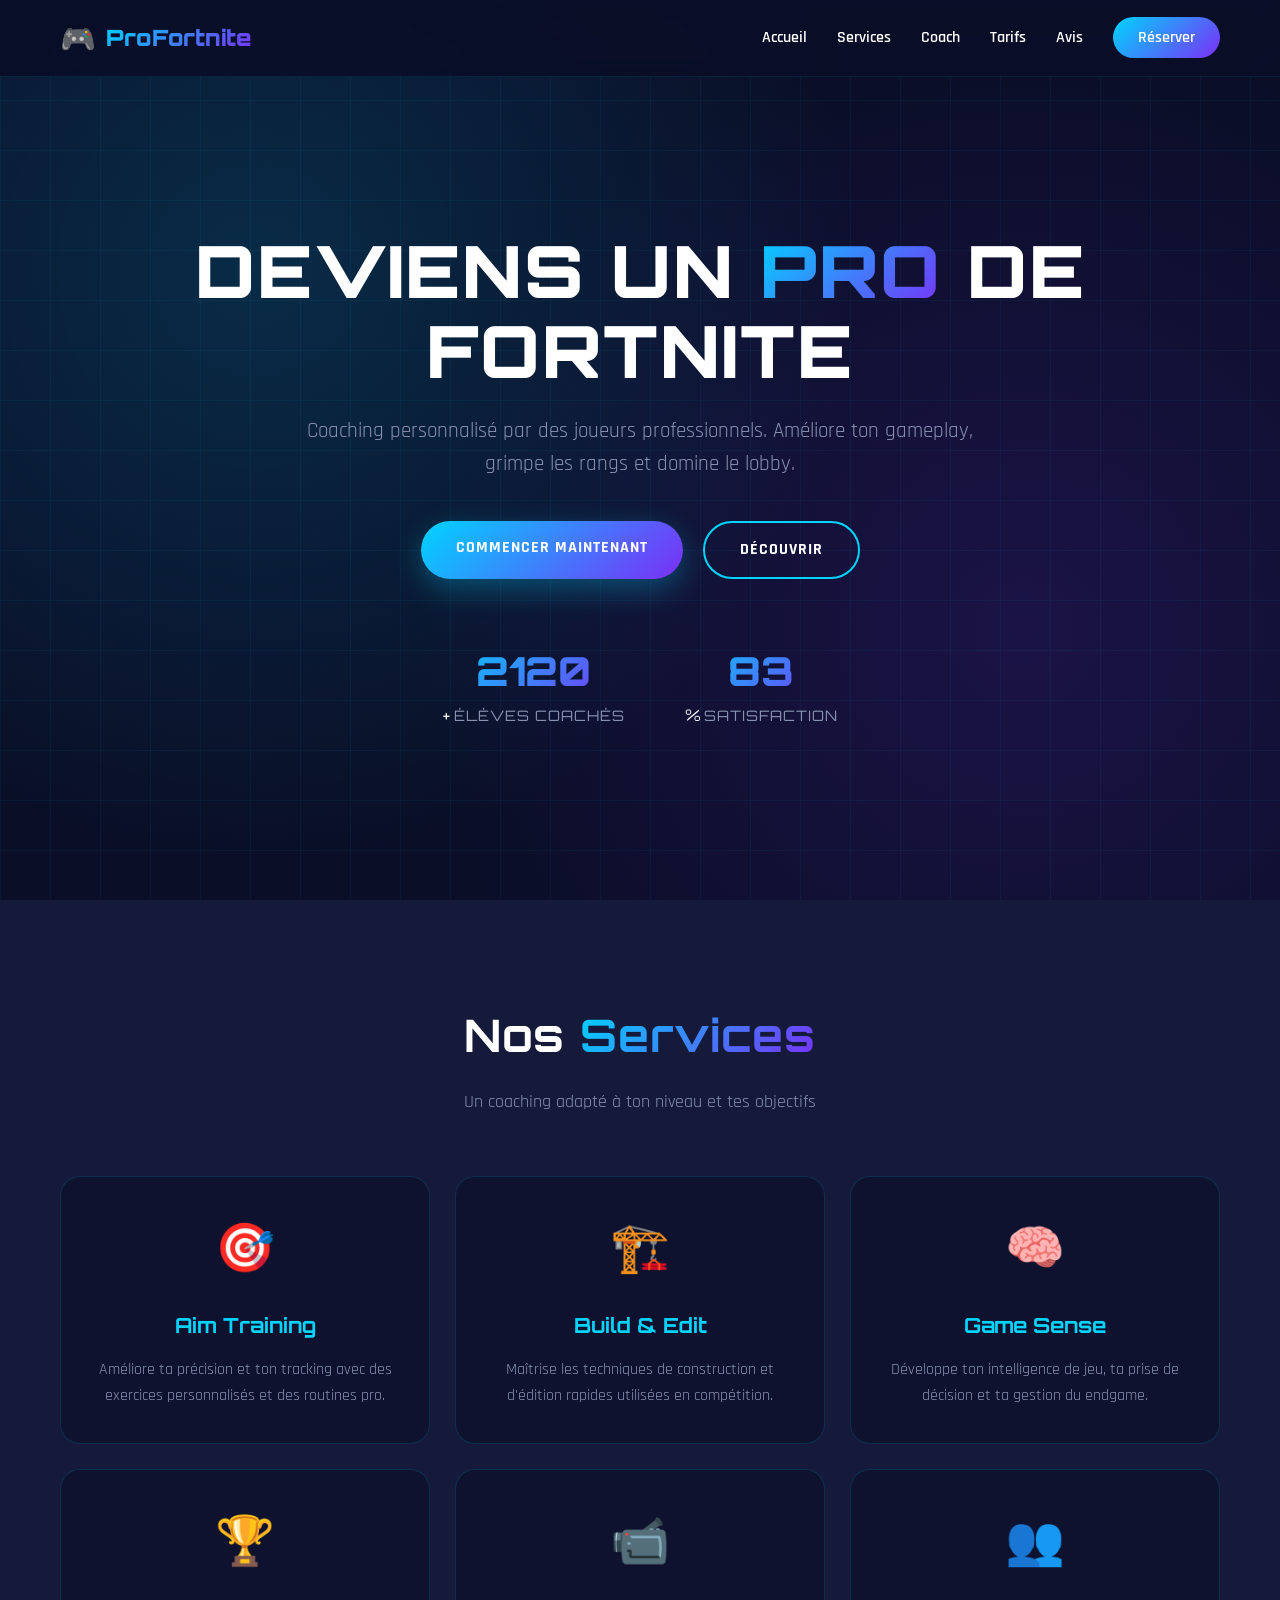
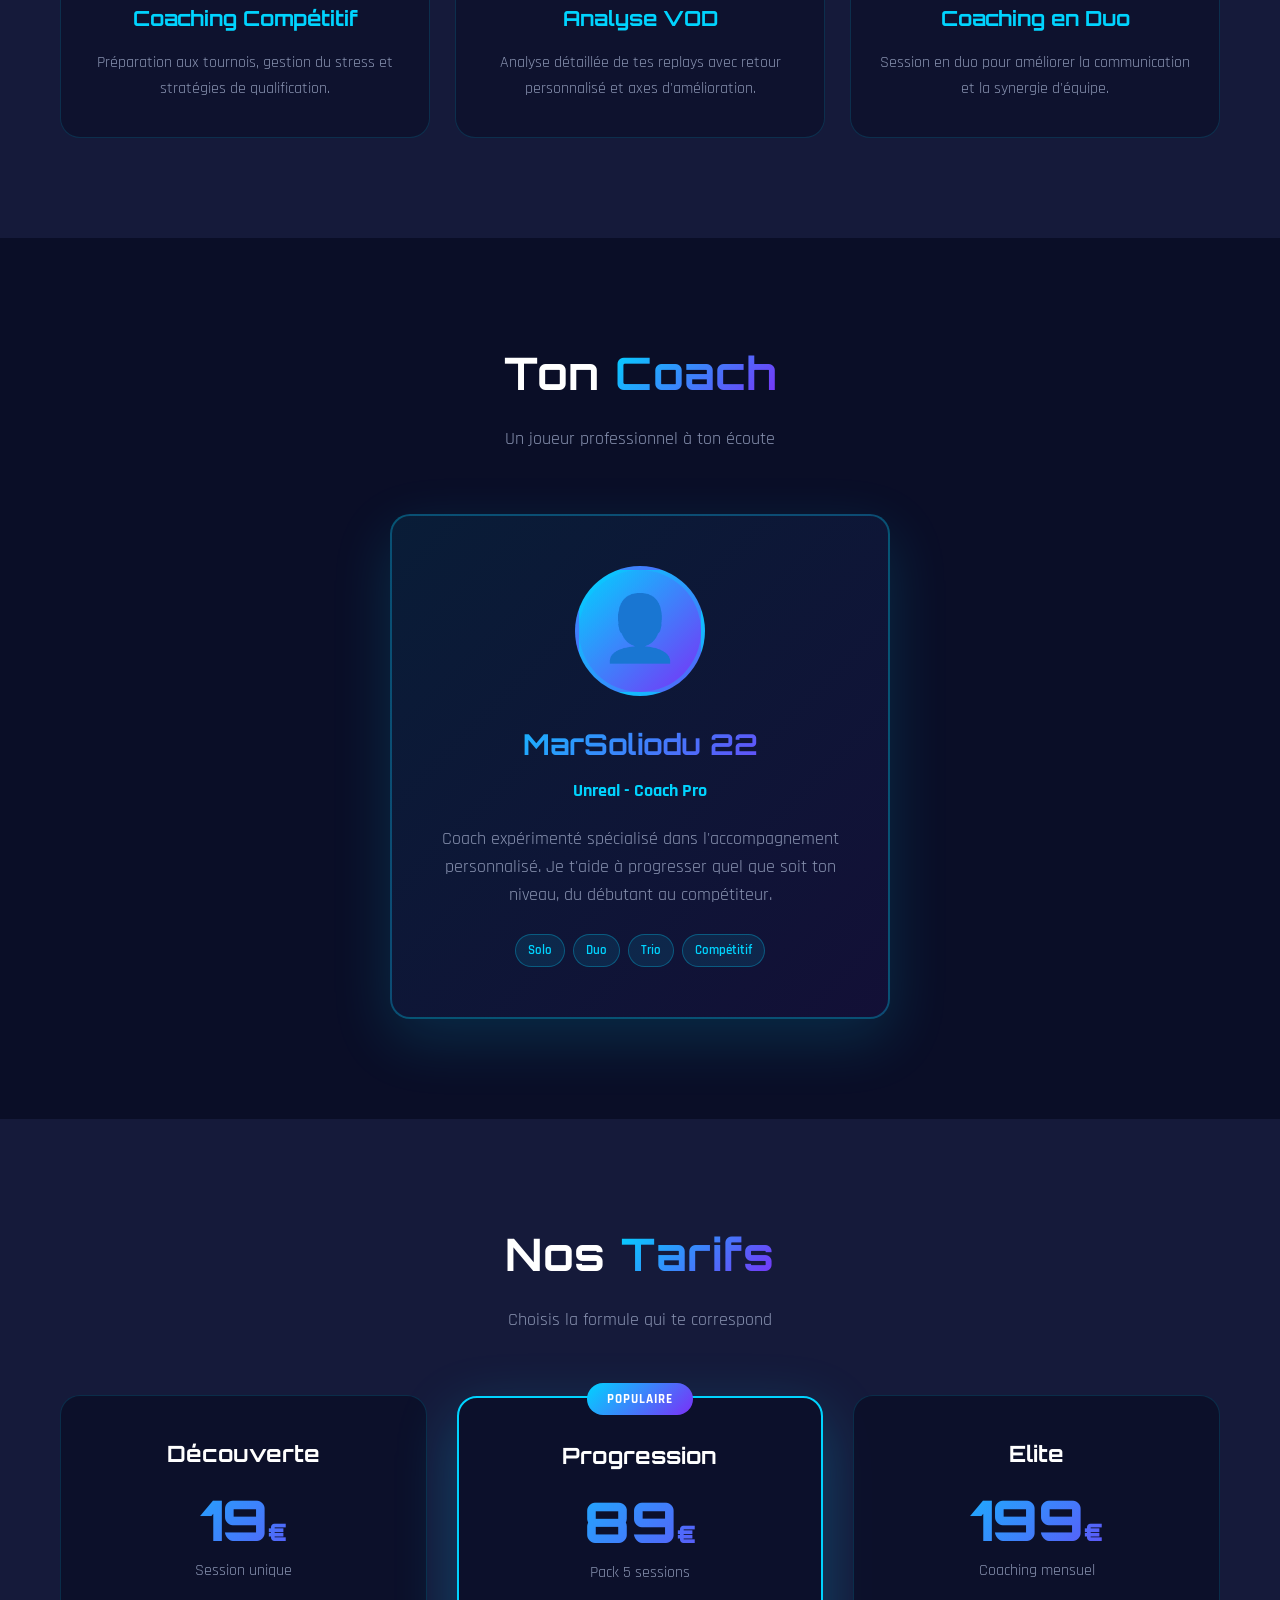
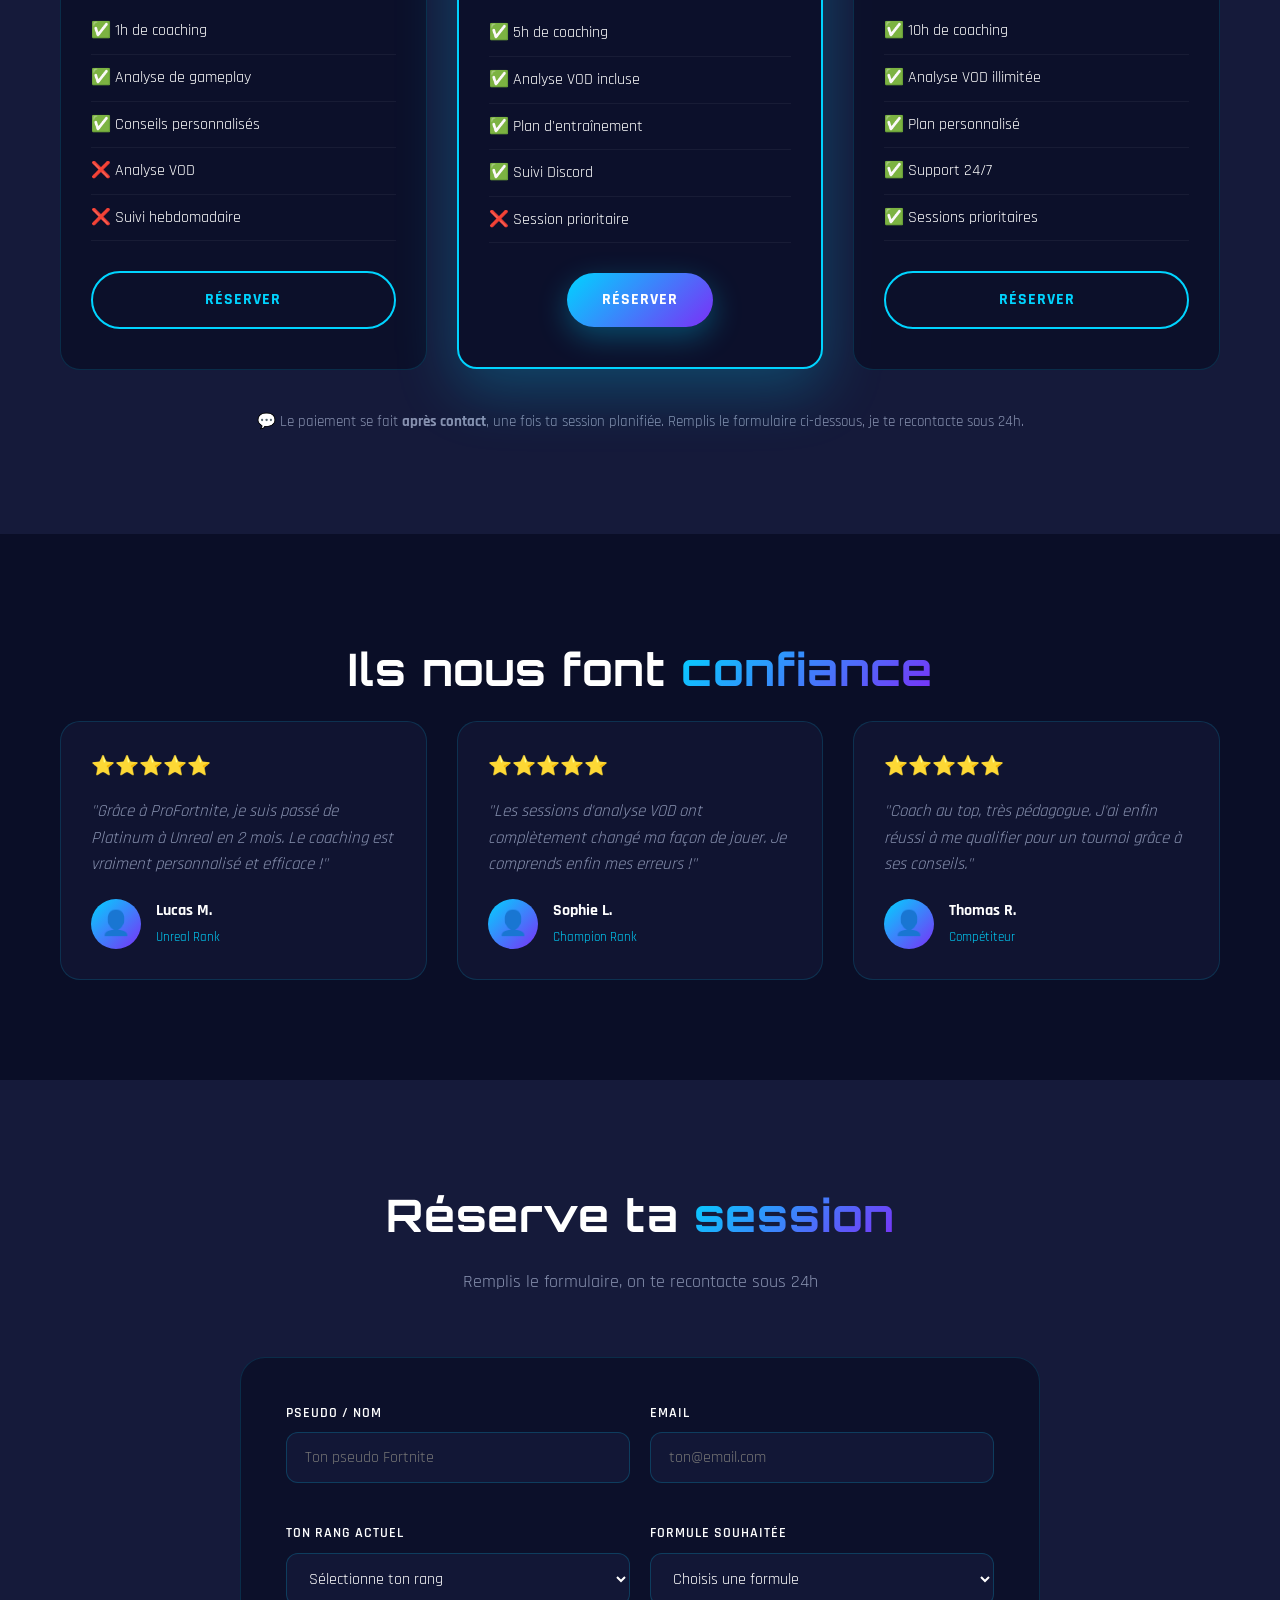
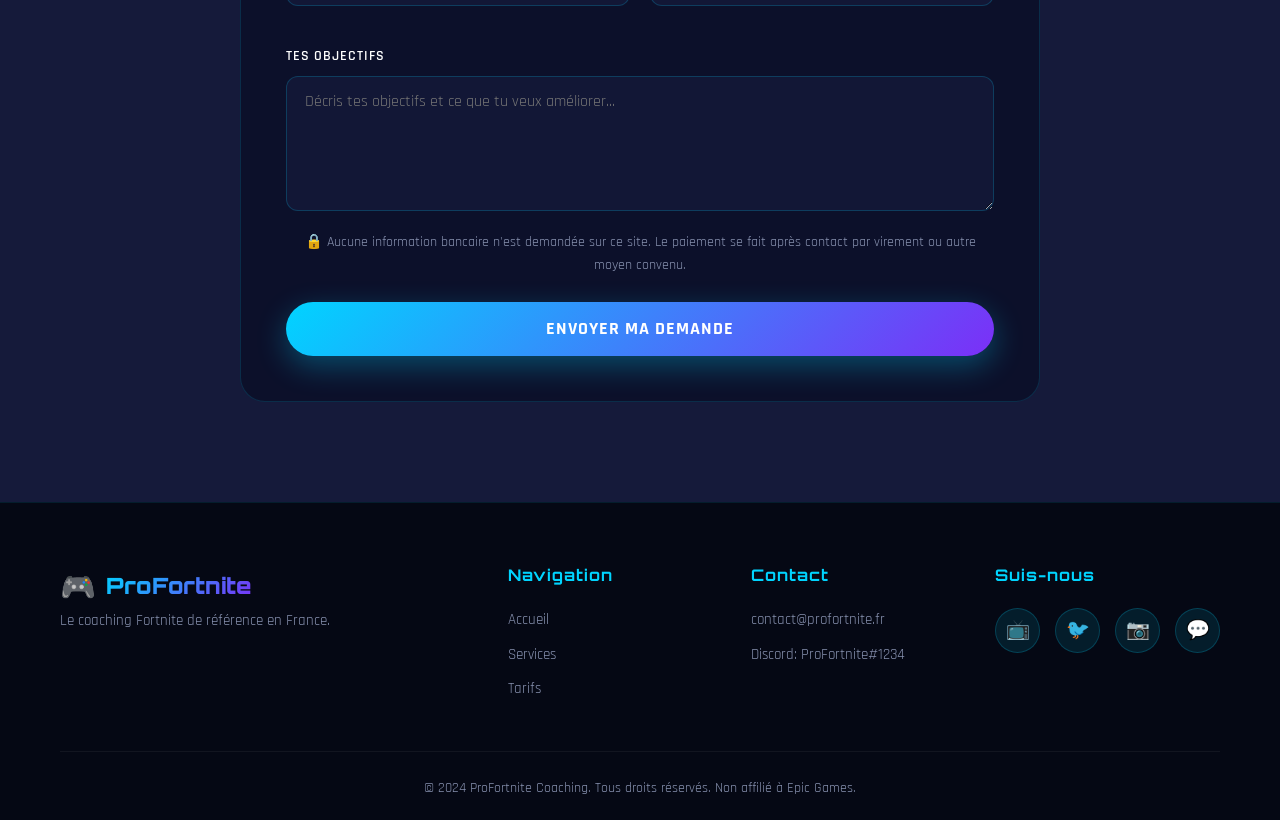
==== commit d23cc0dd: "Add files via upload" ====
--- a/index.html
+++ b/index.html
@@ -341,4 +341,4 @@
 
     <script src="script.js"></script>
 </body>
-</html>
+</html>
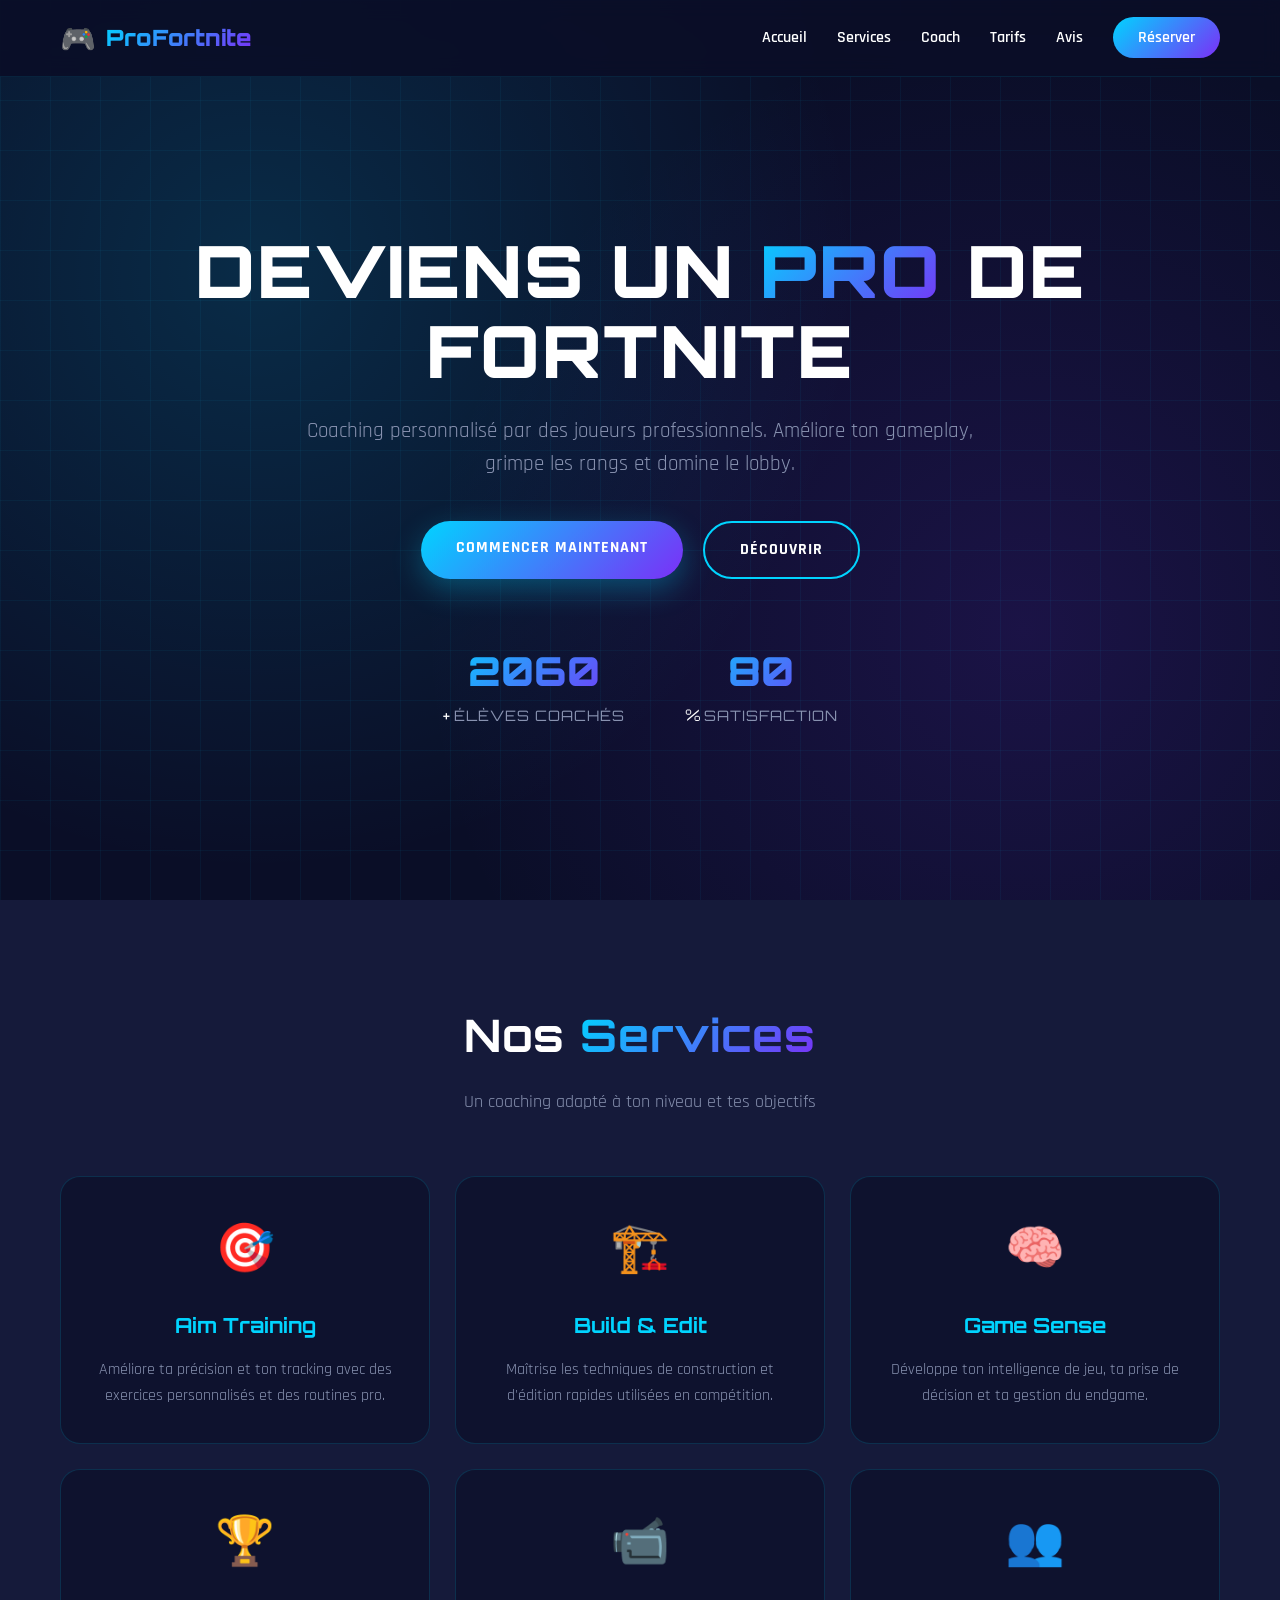
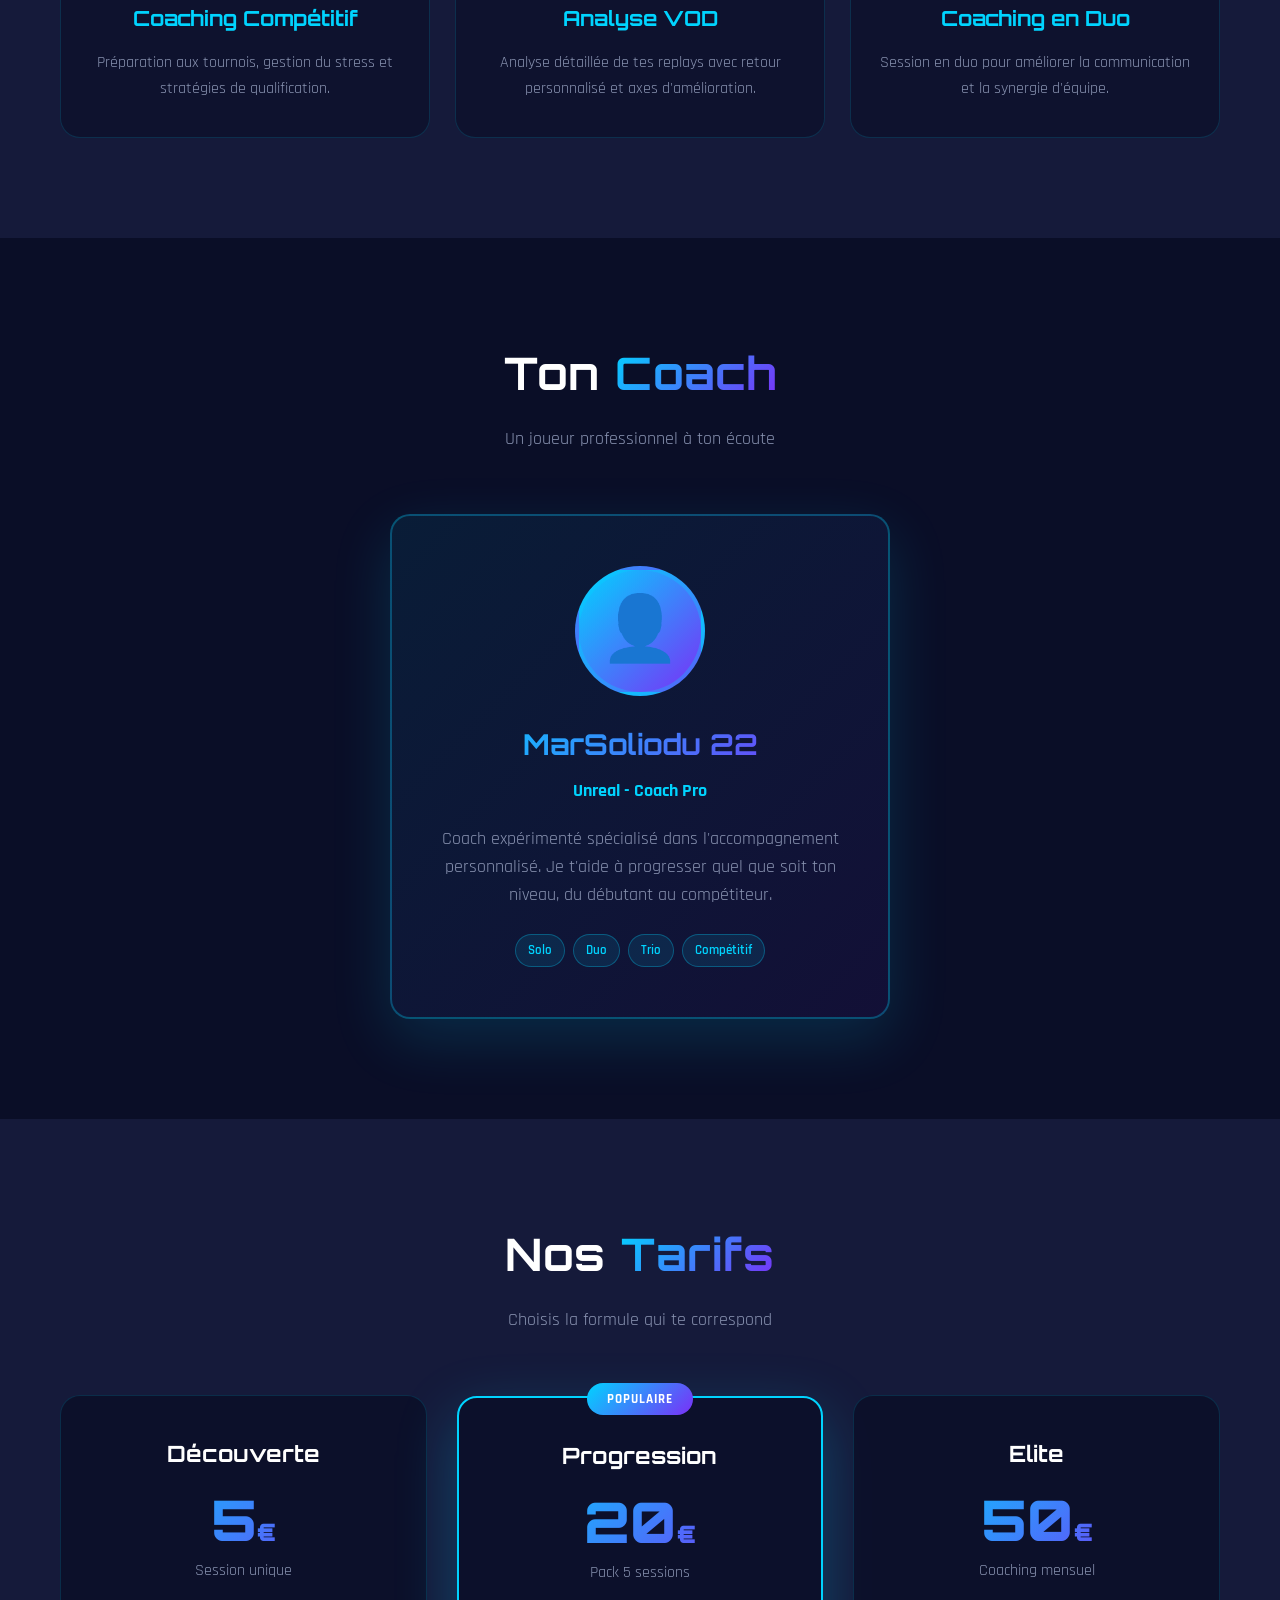
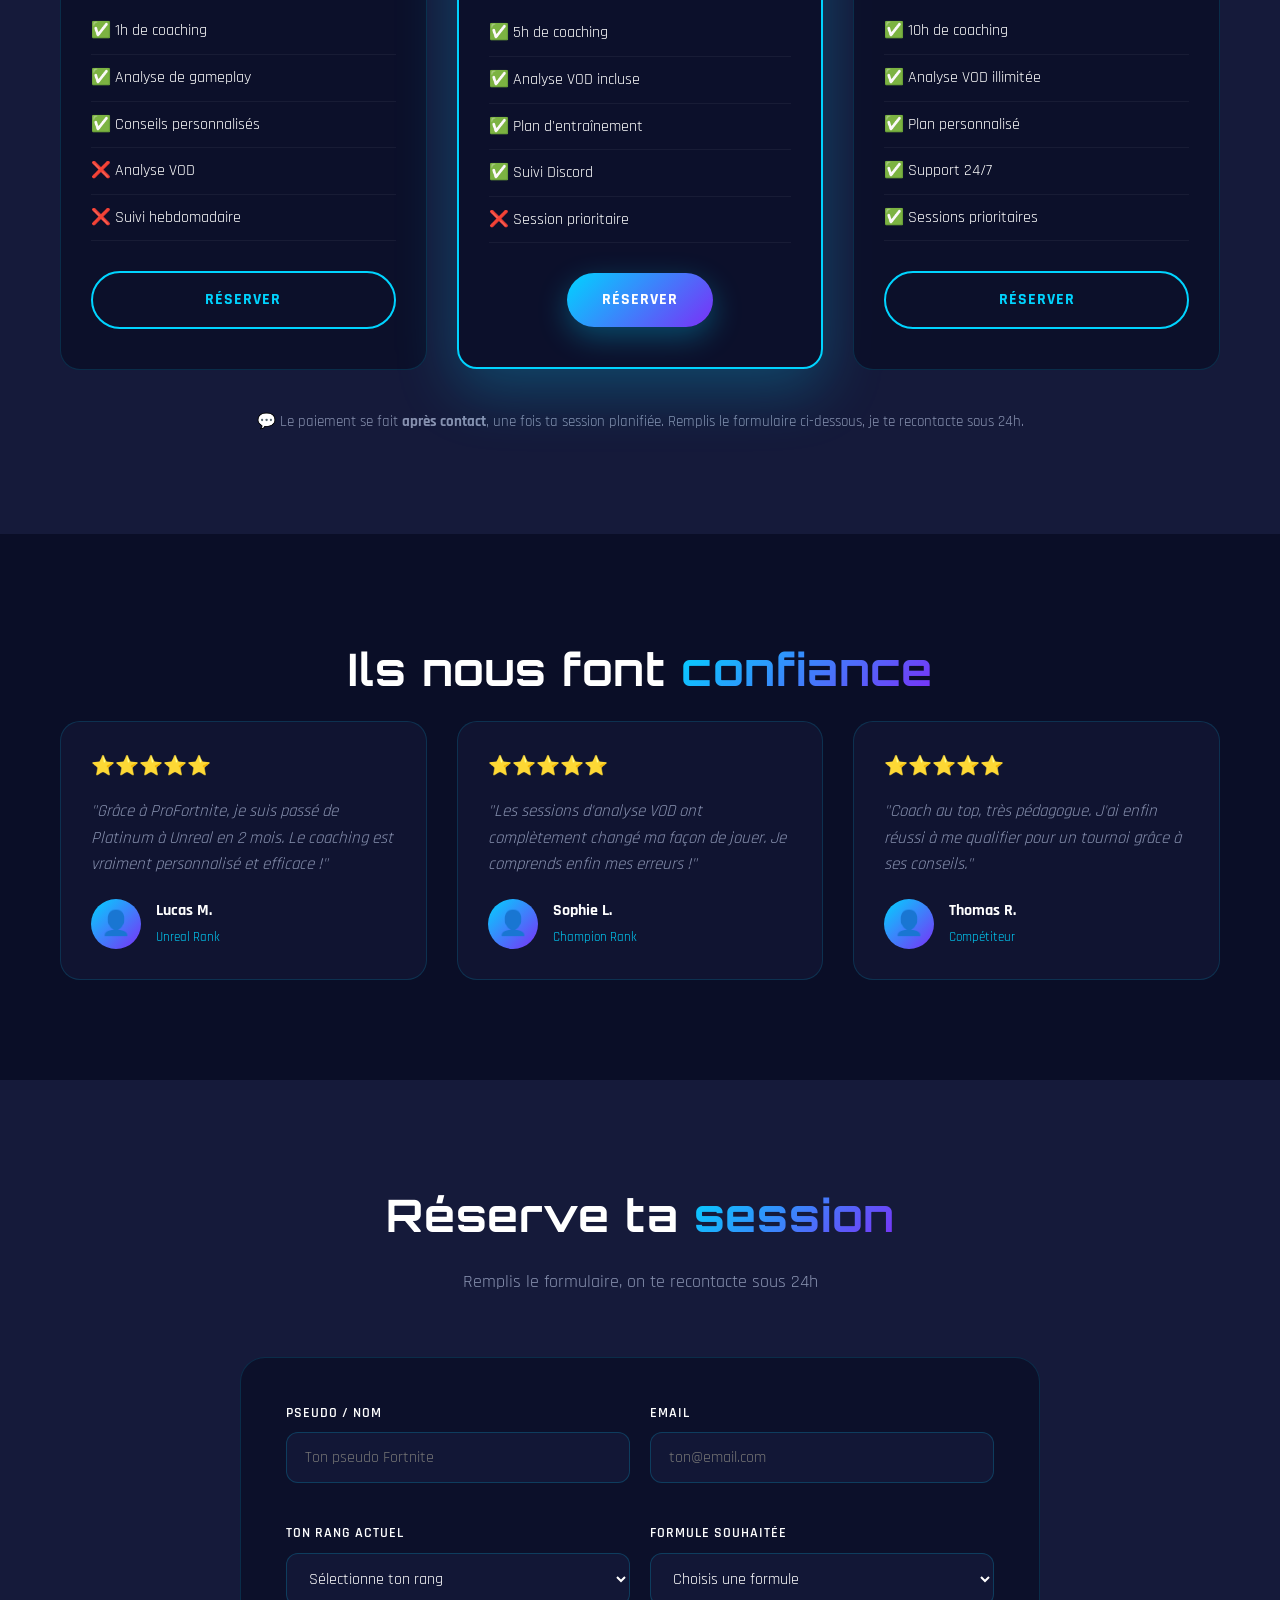
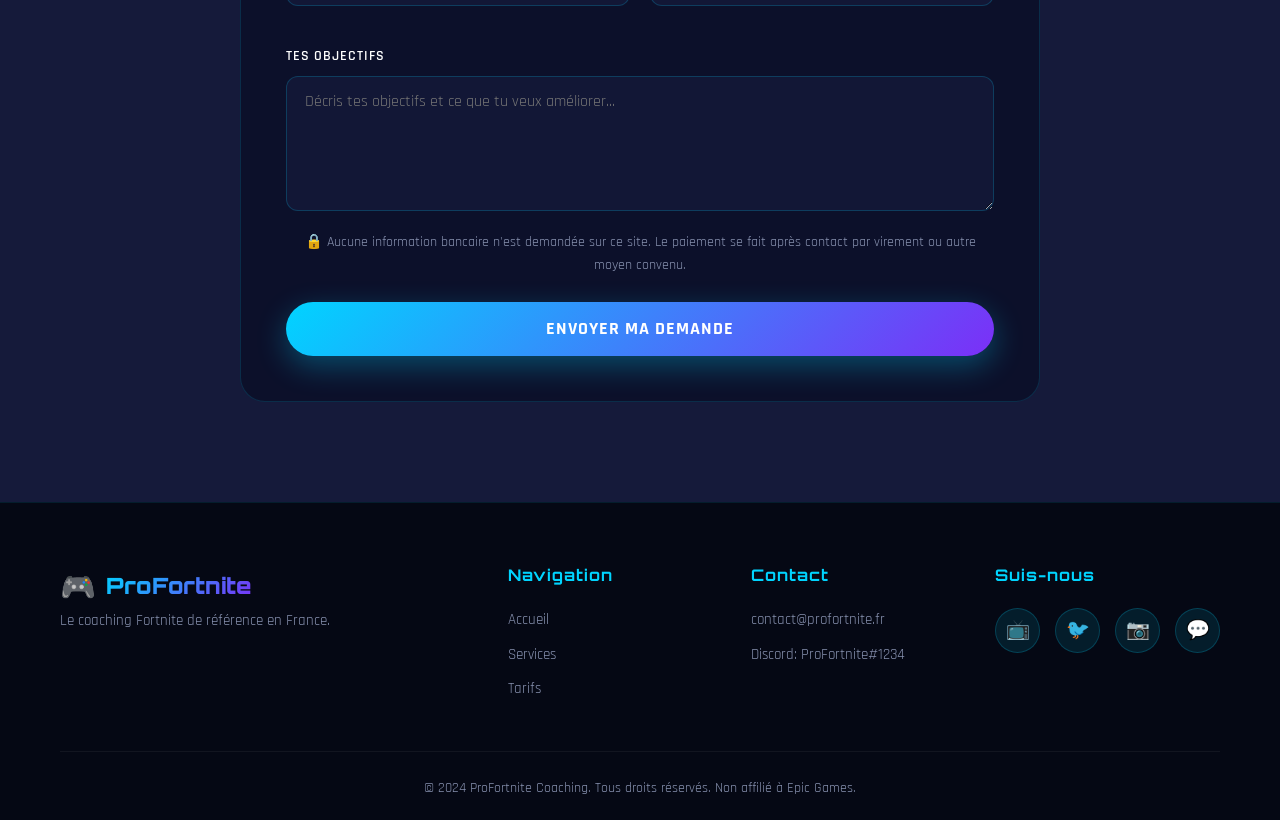
==== commit b670501c: "Fix HTML formatting and restore original content" ====
--- a/index.html
+++ b/index.html
@@ -130,7 +130,7 @@
             <div class="pricing-grid">
                 <div class="pricing-card">
                     <h3>Découverte</h3>
-                    <div class="price">19<span>€</span></div>
+                    <div class="price">5<span>€</span></div>
                     <p class="price-desc">Session unique</p>
                     <ul class="features">
                         <li>✅ 1h de coaching</li>
@@ -145,7 +145,7 @@
                 <div class="pricing-card featured">
                     <div class="badge">POPULAIRE</div>
                     <h3>Progression</h3>
-                    <div class="price">89<span>€</span></div>
+                    <div class="price">20<span>€</span></div>
                     <p class="price-desc">Pack 5 sessions</p>
                     <ul class="features">
                         <li>✅ 5h de coaching</li>
@@ -159,7 +159,7 @@
                 
                 <div class="pricing-card">
                     <h3>Elite</h3>
-                    <div class="price">199<span>€</span></div>
+                    <div class="price">50<span>€</span></div>
                     <p class="price-desc">Coaching mensuel</p>
                     <ul class="features">
                         <li>✅ 10h de coaching</li>
@@ -341,4 +341,4 @@
 
     <script src="script.js"></script>
 </body>
-</html>+</html>
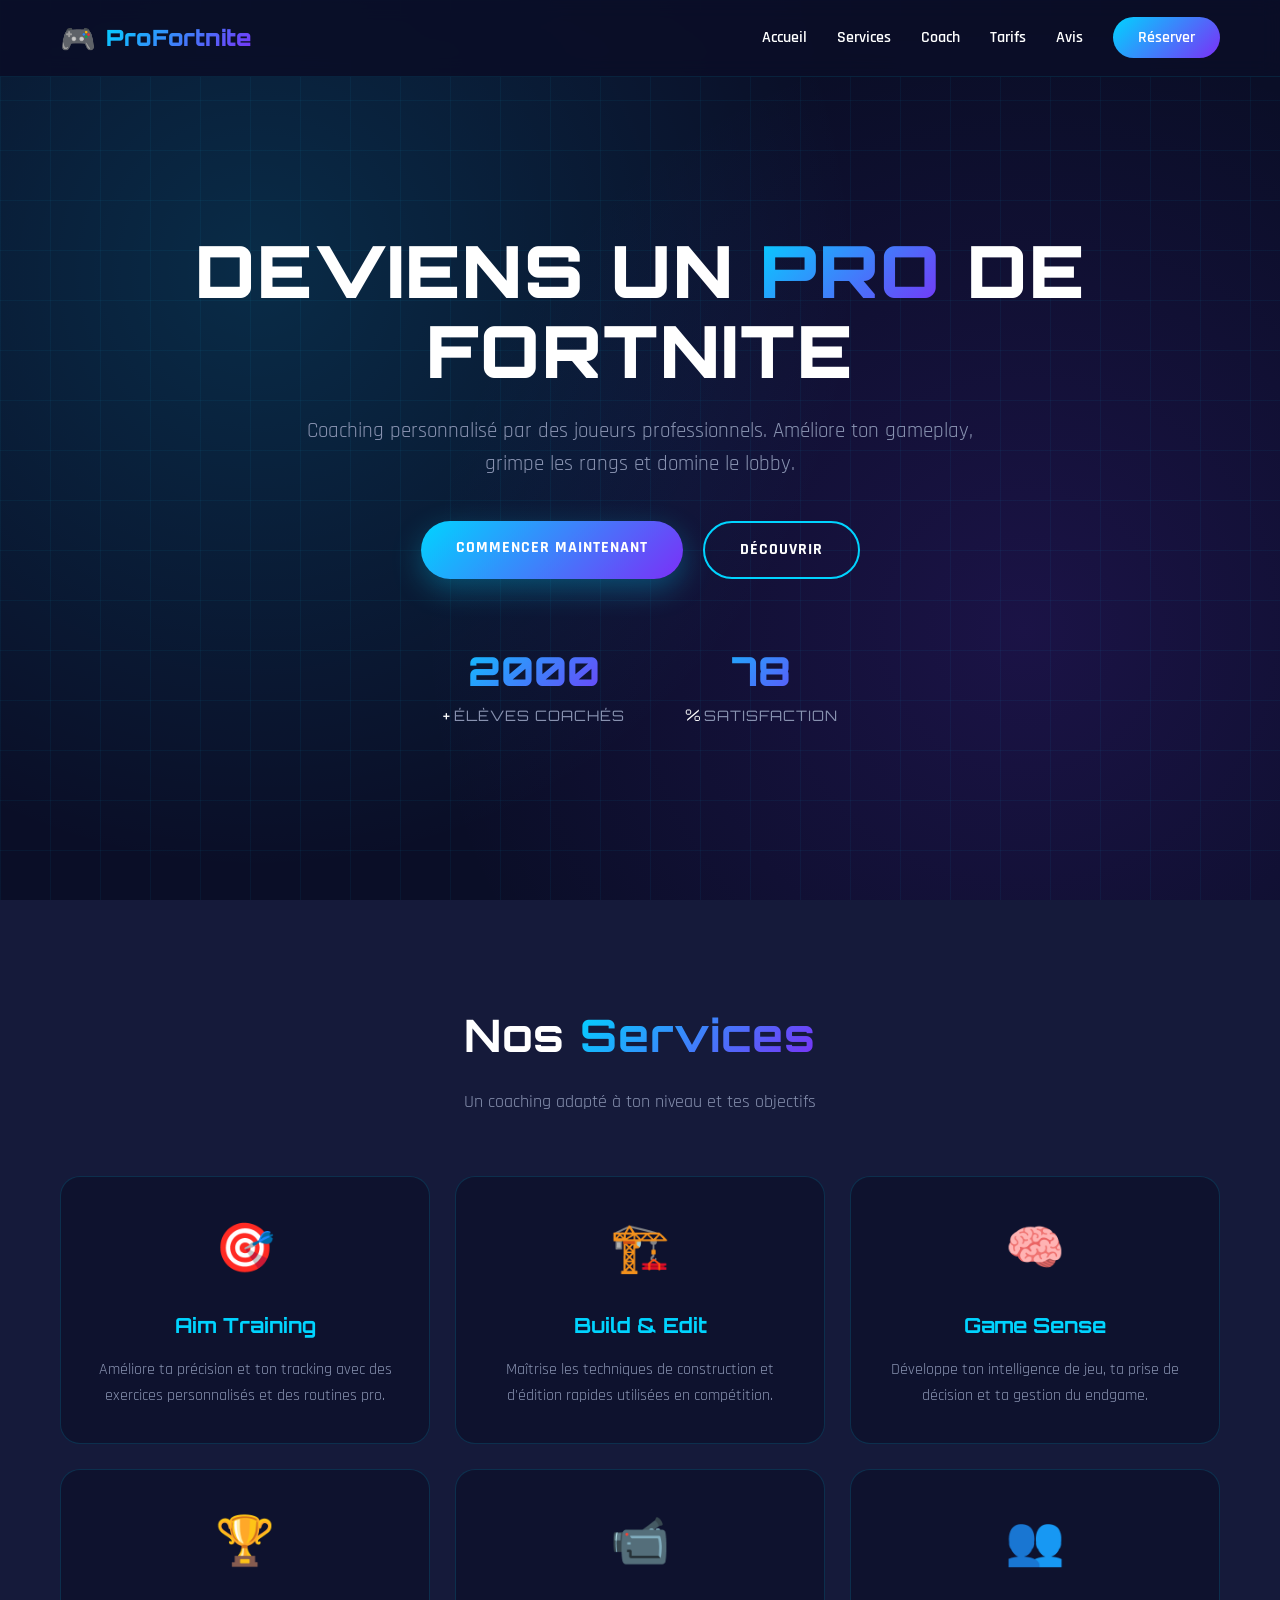
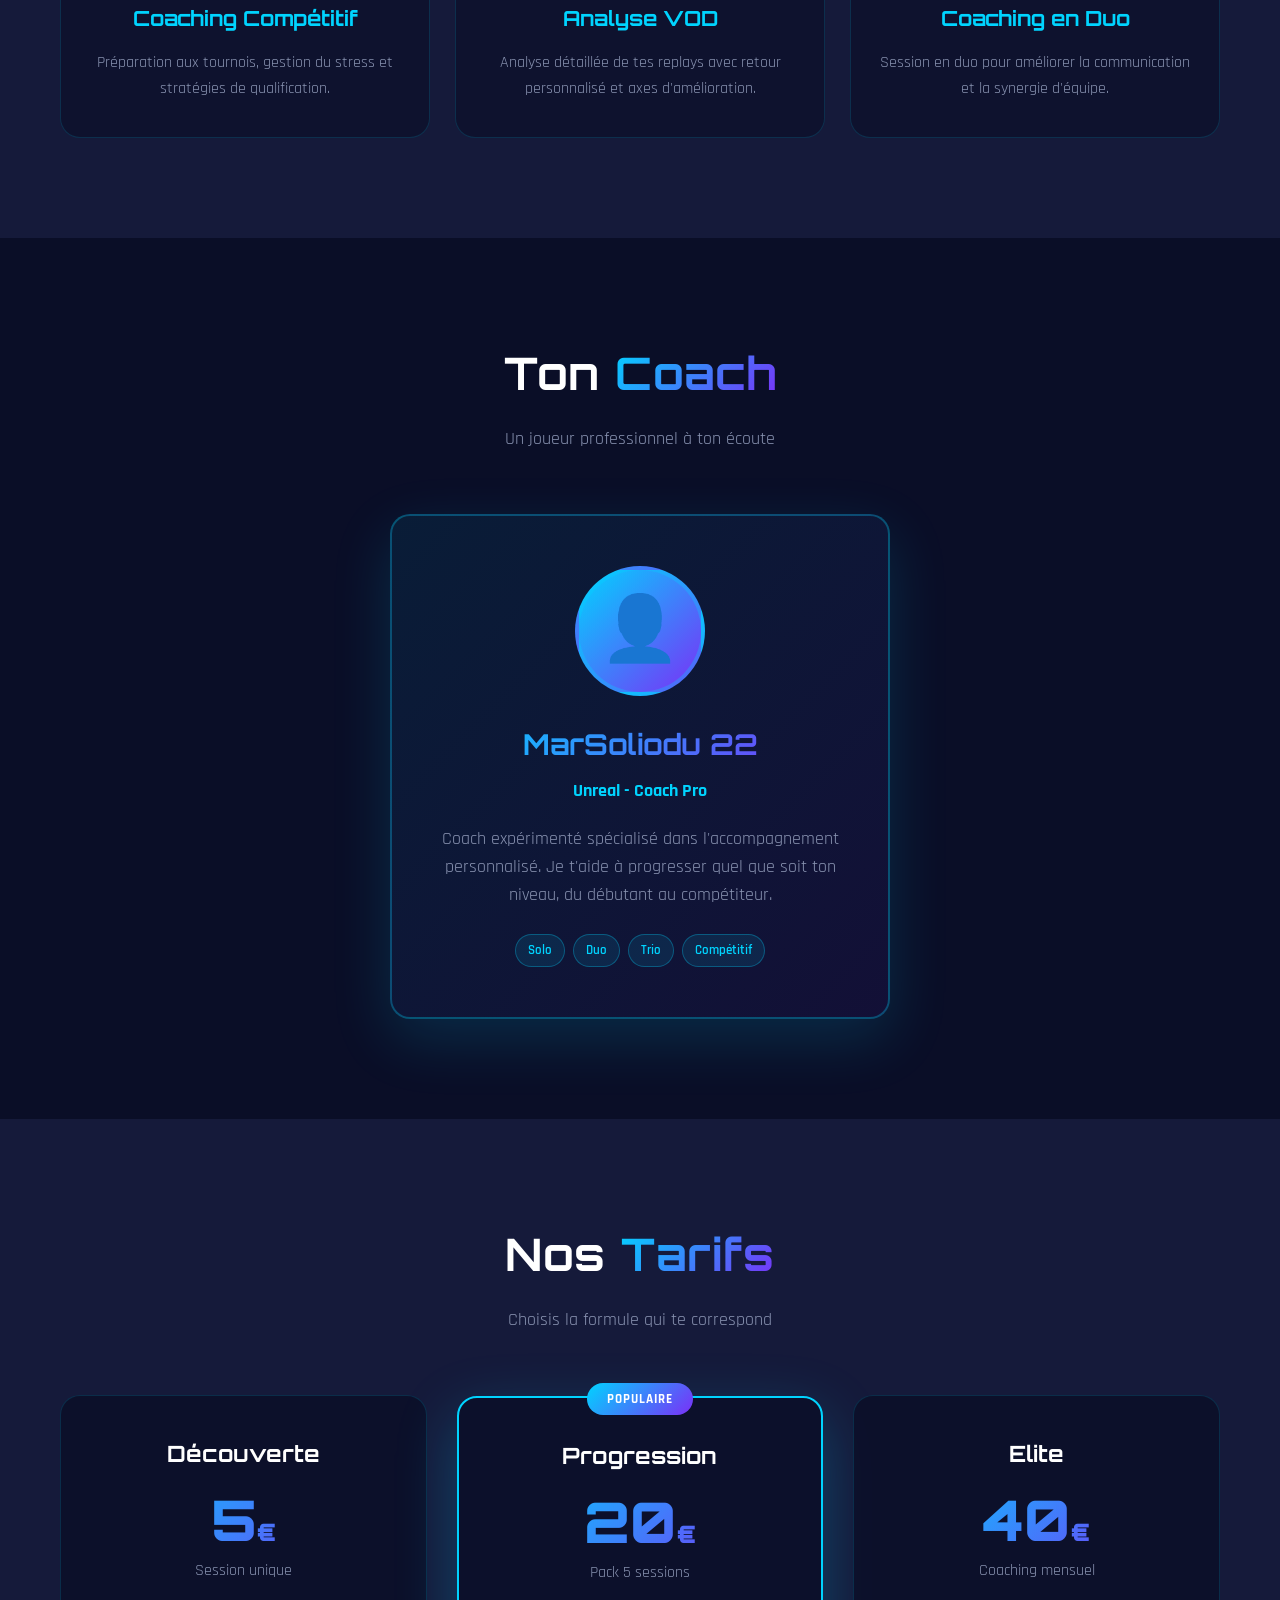
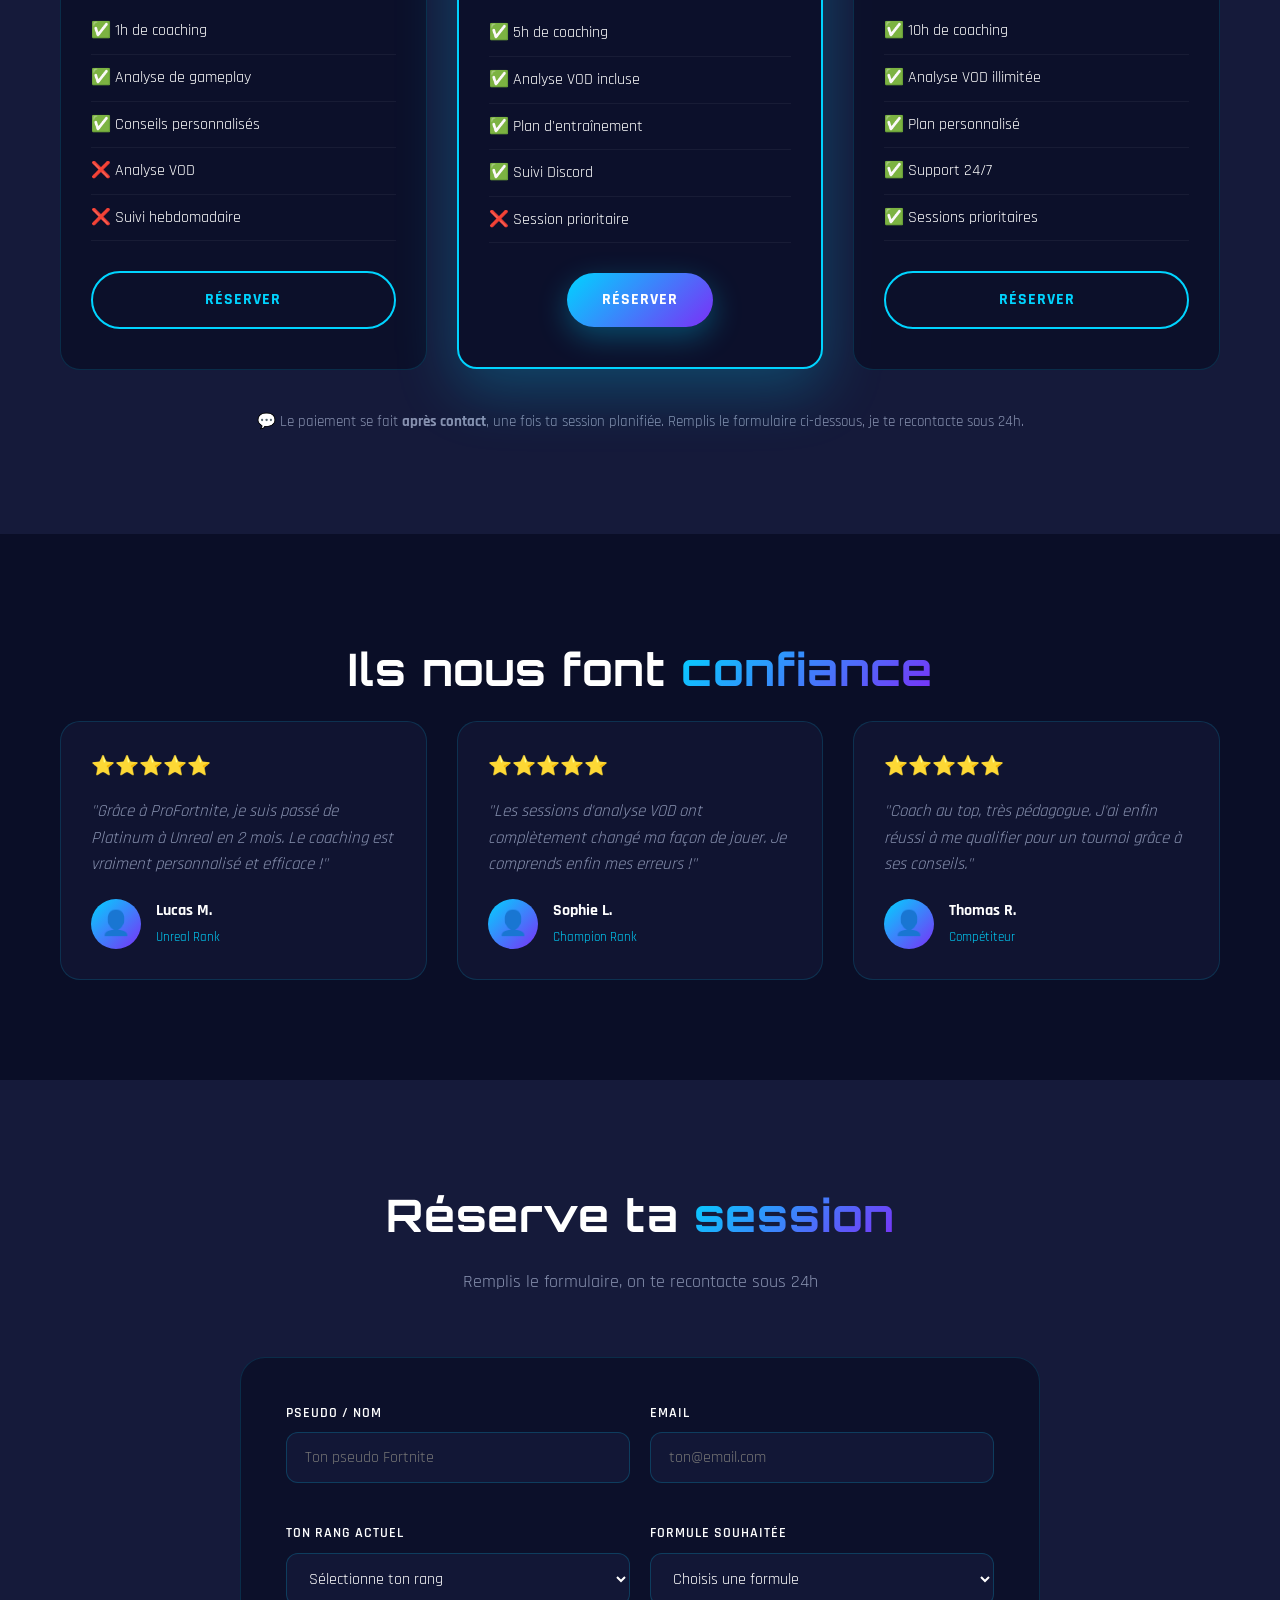
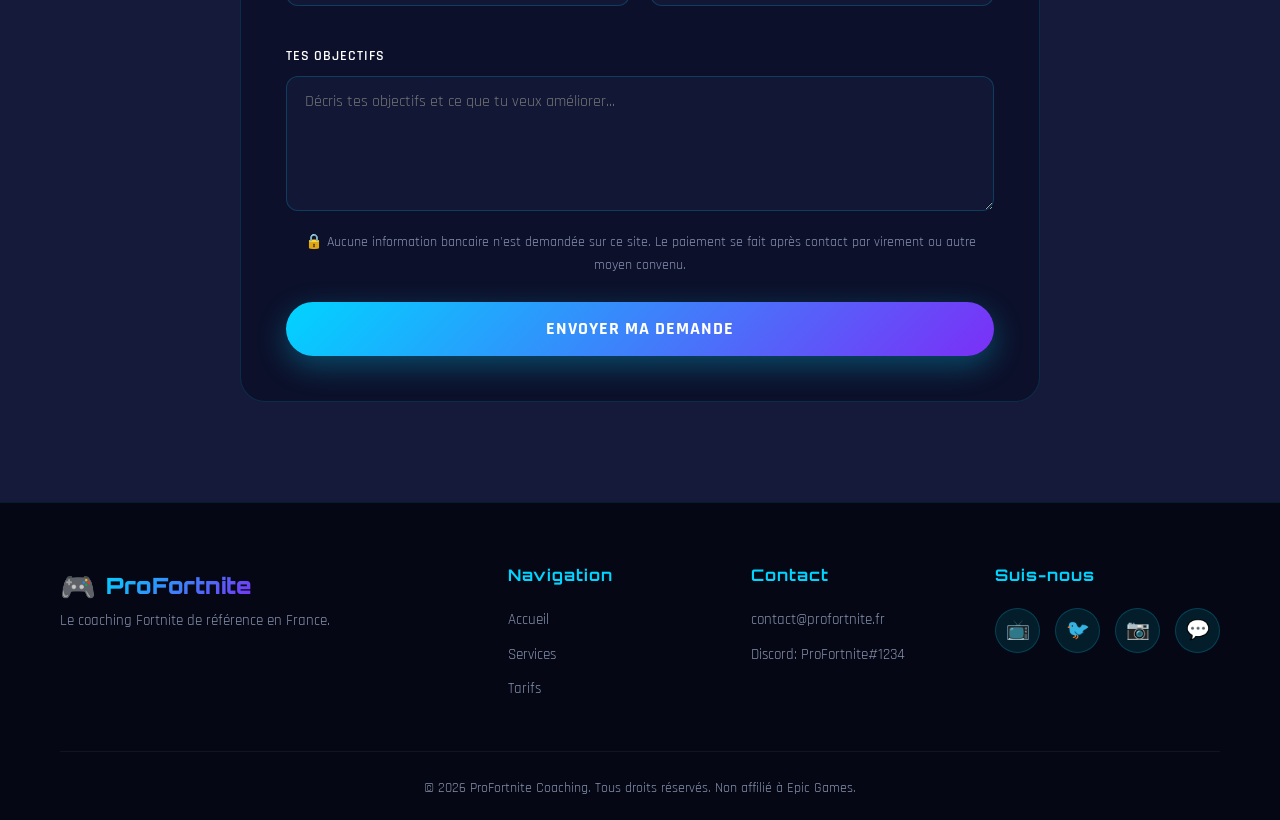
==== commit a356190f: "Fix HTML encoding issues in index.html" ====
--- a/index.html
+++ b/index.html
@@ -159,7 +159,7 @@
                 
                 <div class="pricing-card">
                     <h3>Elite</h3>
-                    <div class="price">50<span>€</span></div>
+                    <div class="price">40<span>€</span></div>
                     <p class="price-desc">Coaching mensuel</p>
                     <ul class="features">
                         <li>✅ 10h de coaching</li>
@@ -275,9 +275,9 @@
                         <label for="formule">Formule souhaitée</label>
                         <select id="formule" name="formule" required>
                             <option value="">Choisis une formule</option>
-                            <option>Découverte - 19€</option>
-                            <option>Progression - 89€</option>
-                            <option>Elite - 199€</option>
+                            <option>Découverte - 5€</option>
+                            <option>Progression - 20€</option>
+                            <option>Elite - 40€</option>
                         </select>
                     </div>
                 </div>
@@ -334,7 +334,7 @@
                 </div>
             </div>
             <div class="footer-bottom">
-                <p>© 2024 ProFortnite Coaching. Tous droits réservés. Non affilié à Epic Games.</p>
+                <p>© 2026 ProFortnite Coaching. Tous droits réservés. Non affilié à Epic Games.</p>
             </div>
         </div>
     </footer>
@@ -342,3 +342,6 @@
     <script src="script.js"></script>
 </body>
 </html>
+    <script src="script.js"></script>
+</body>
+</html>
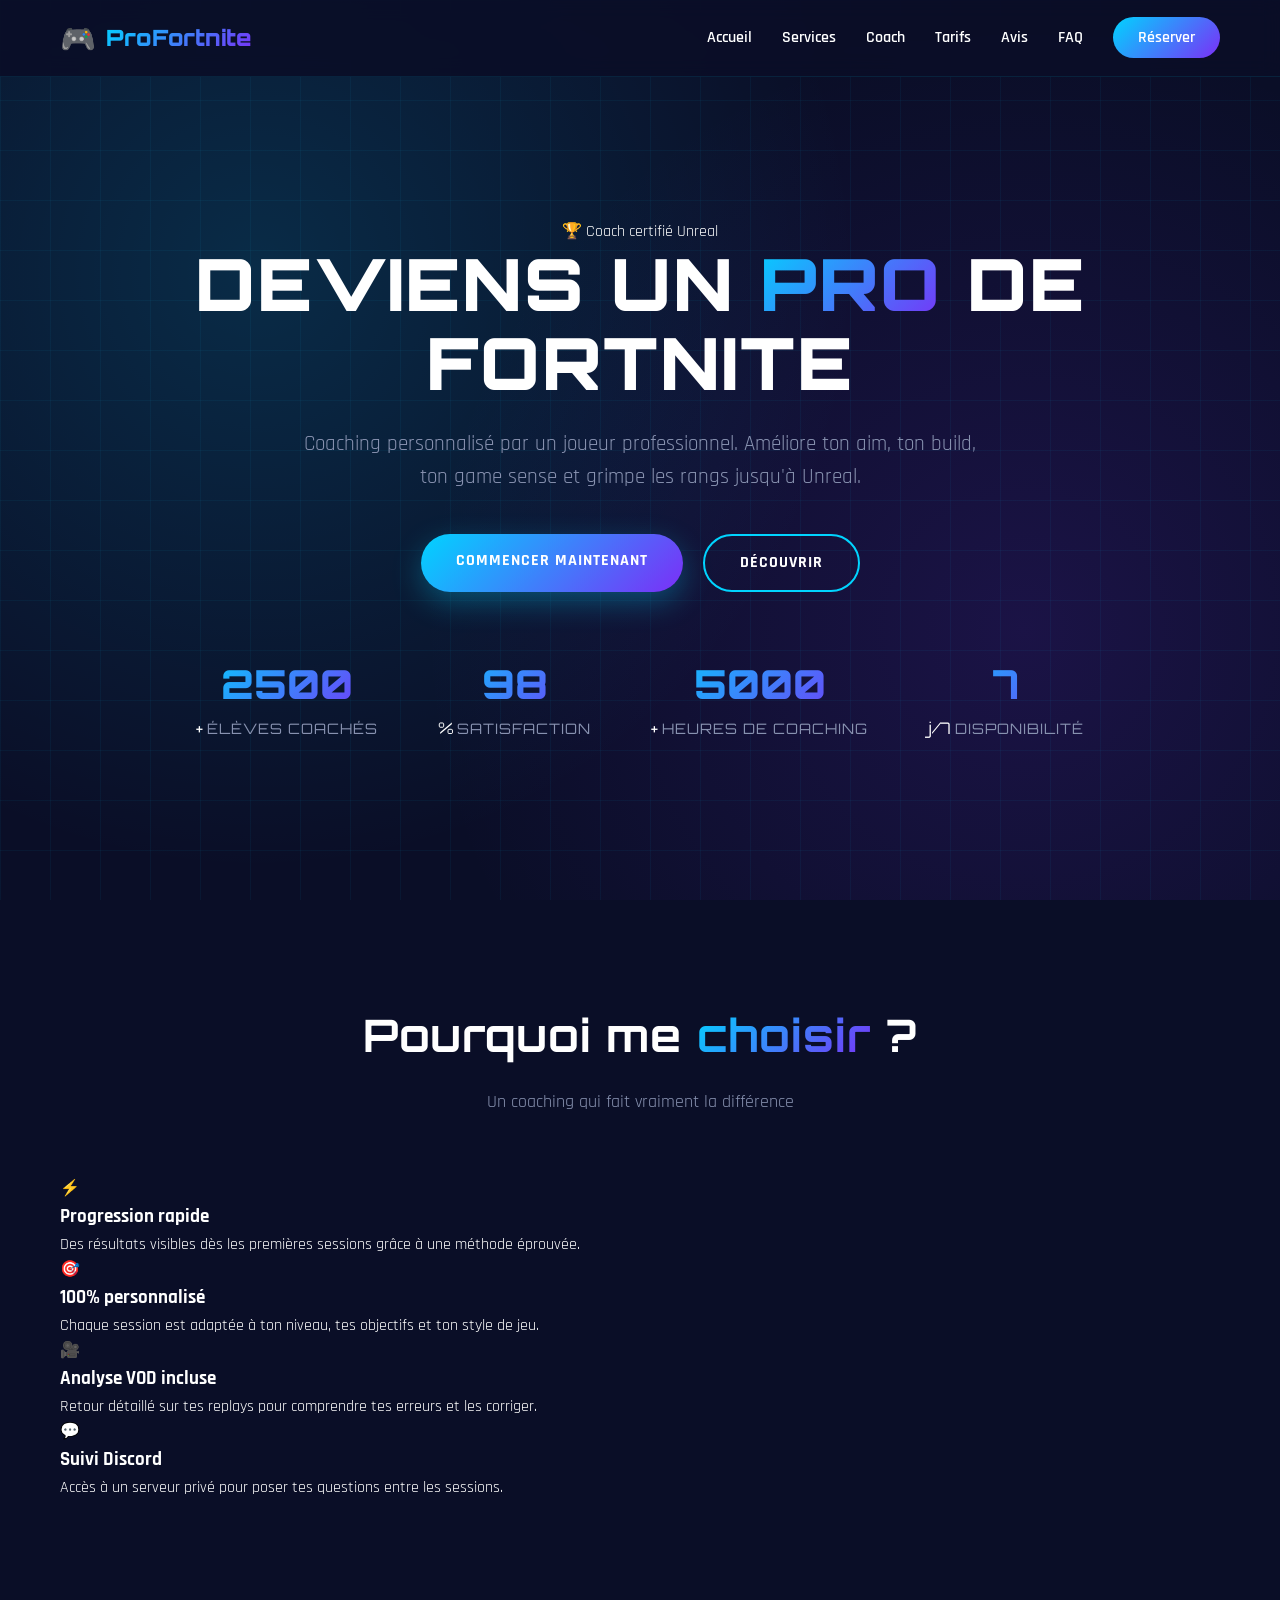
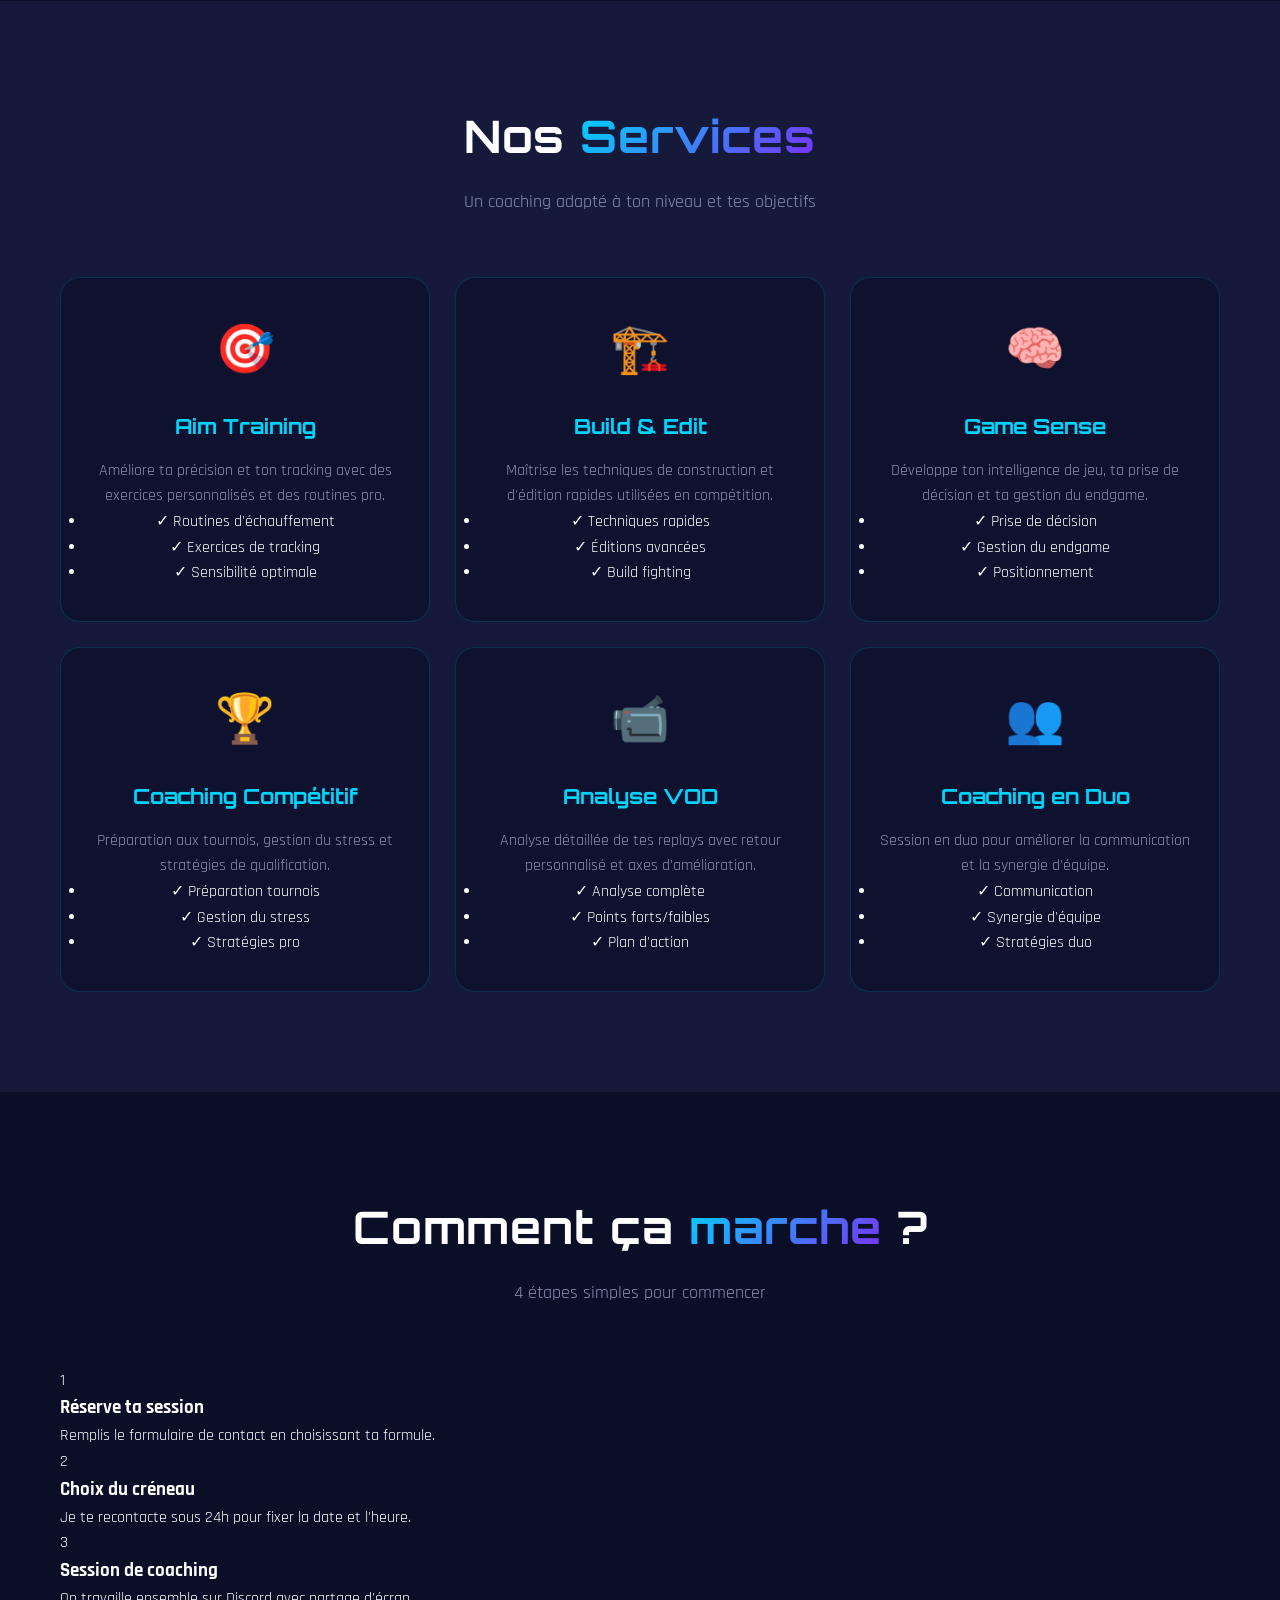
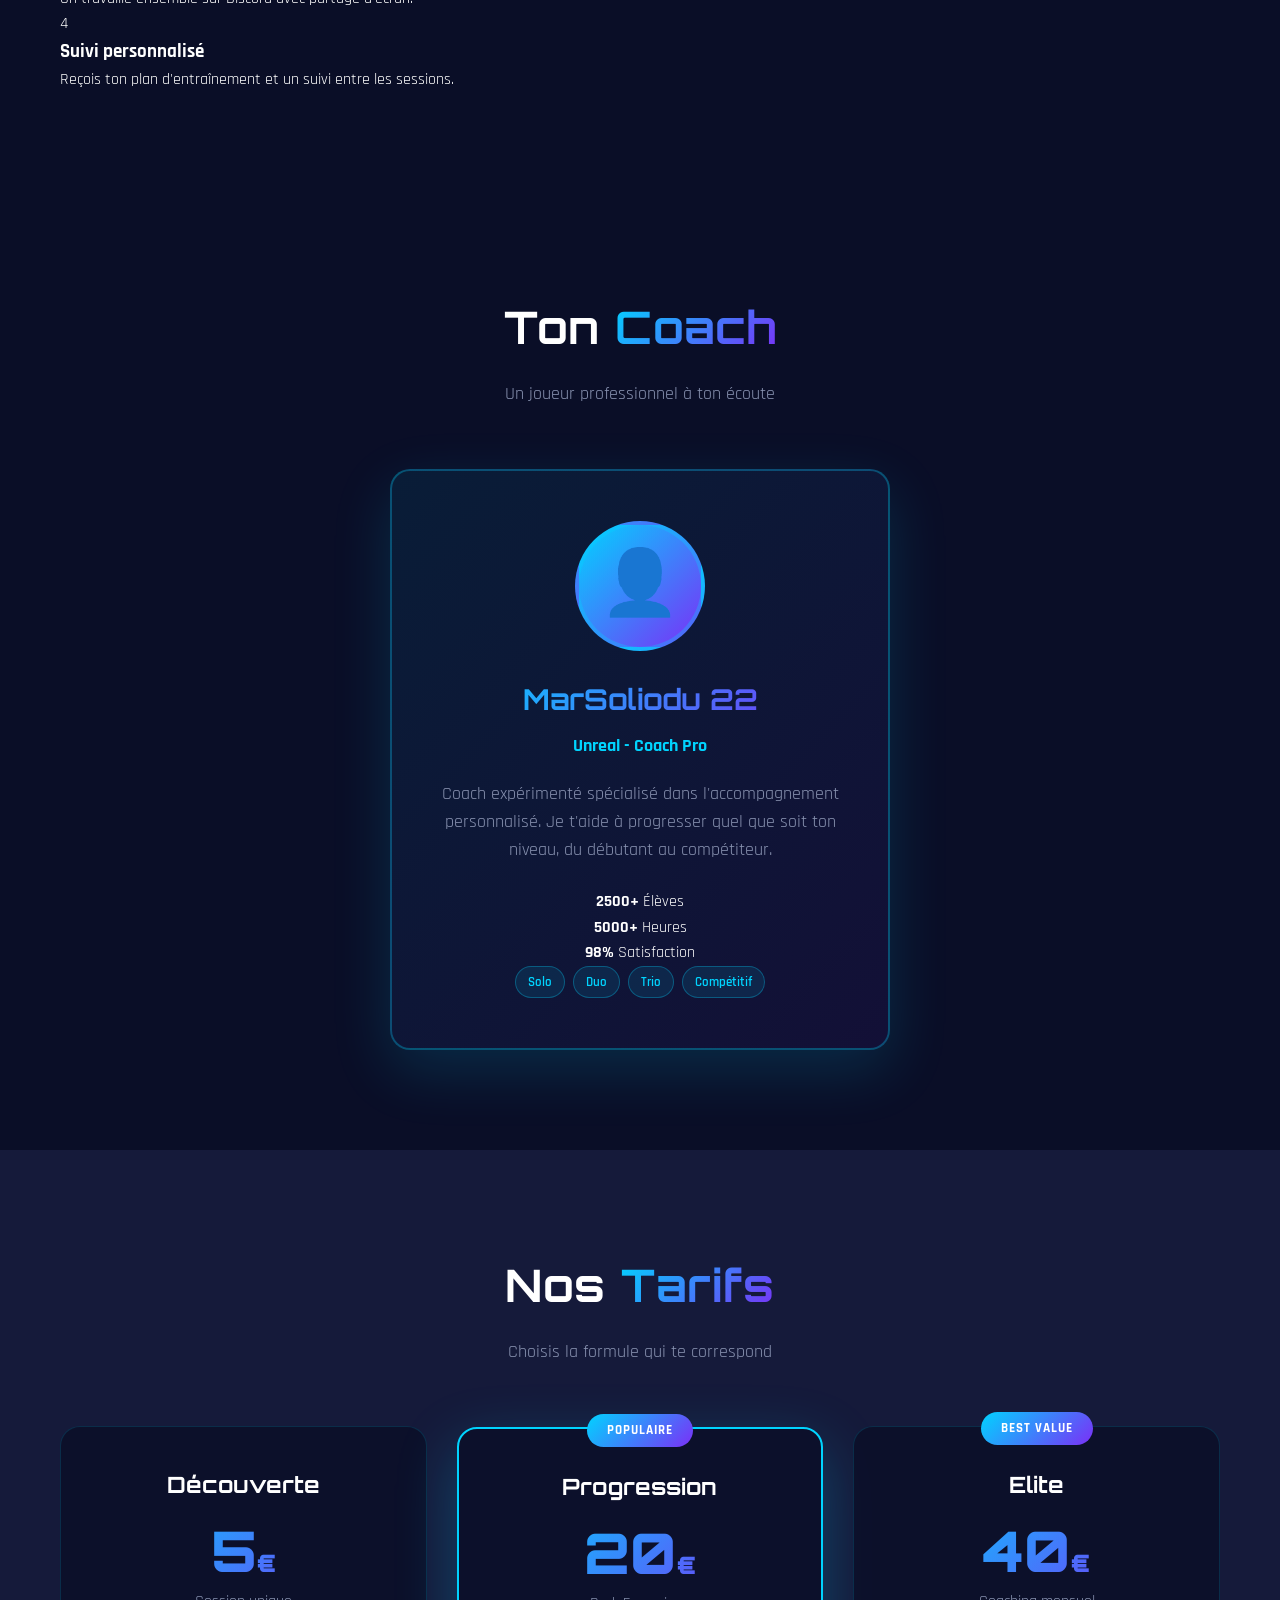
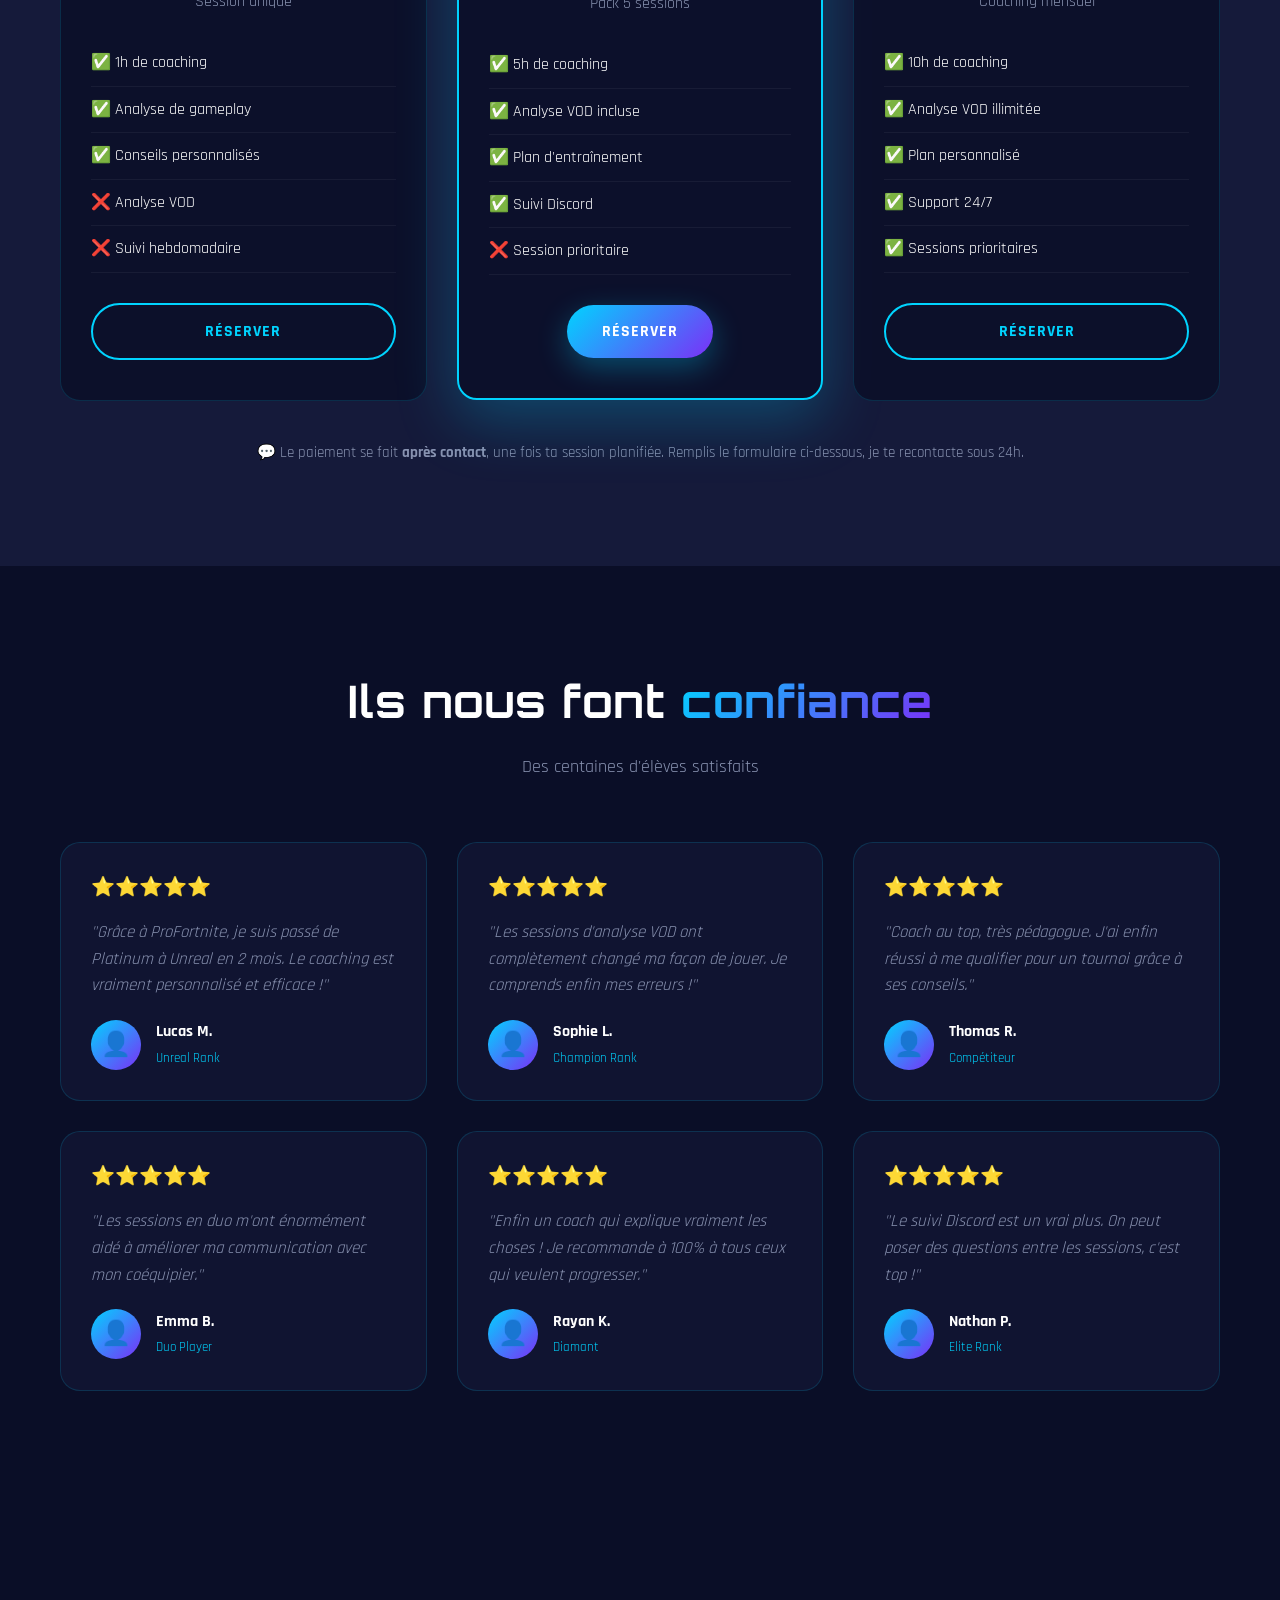
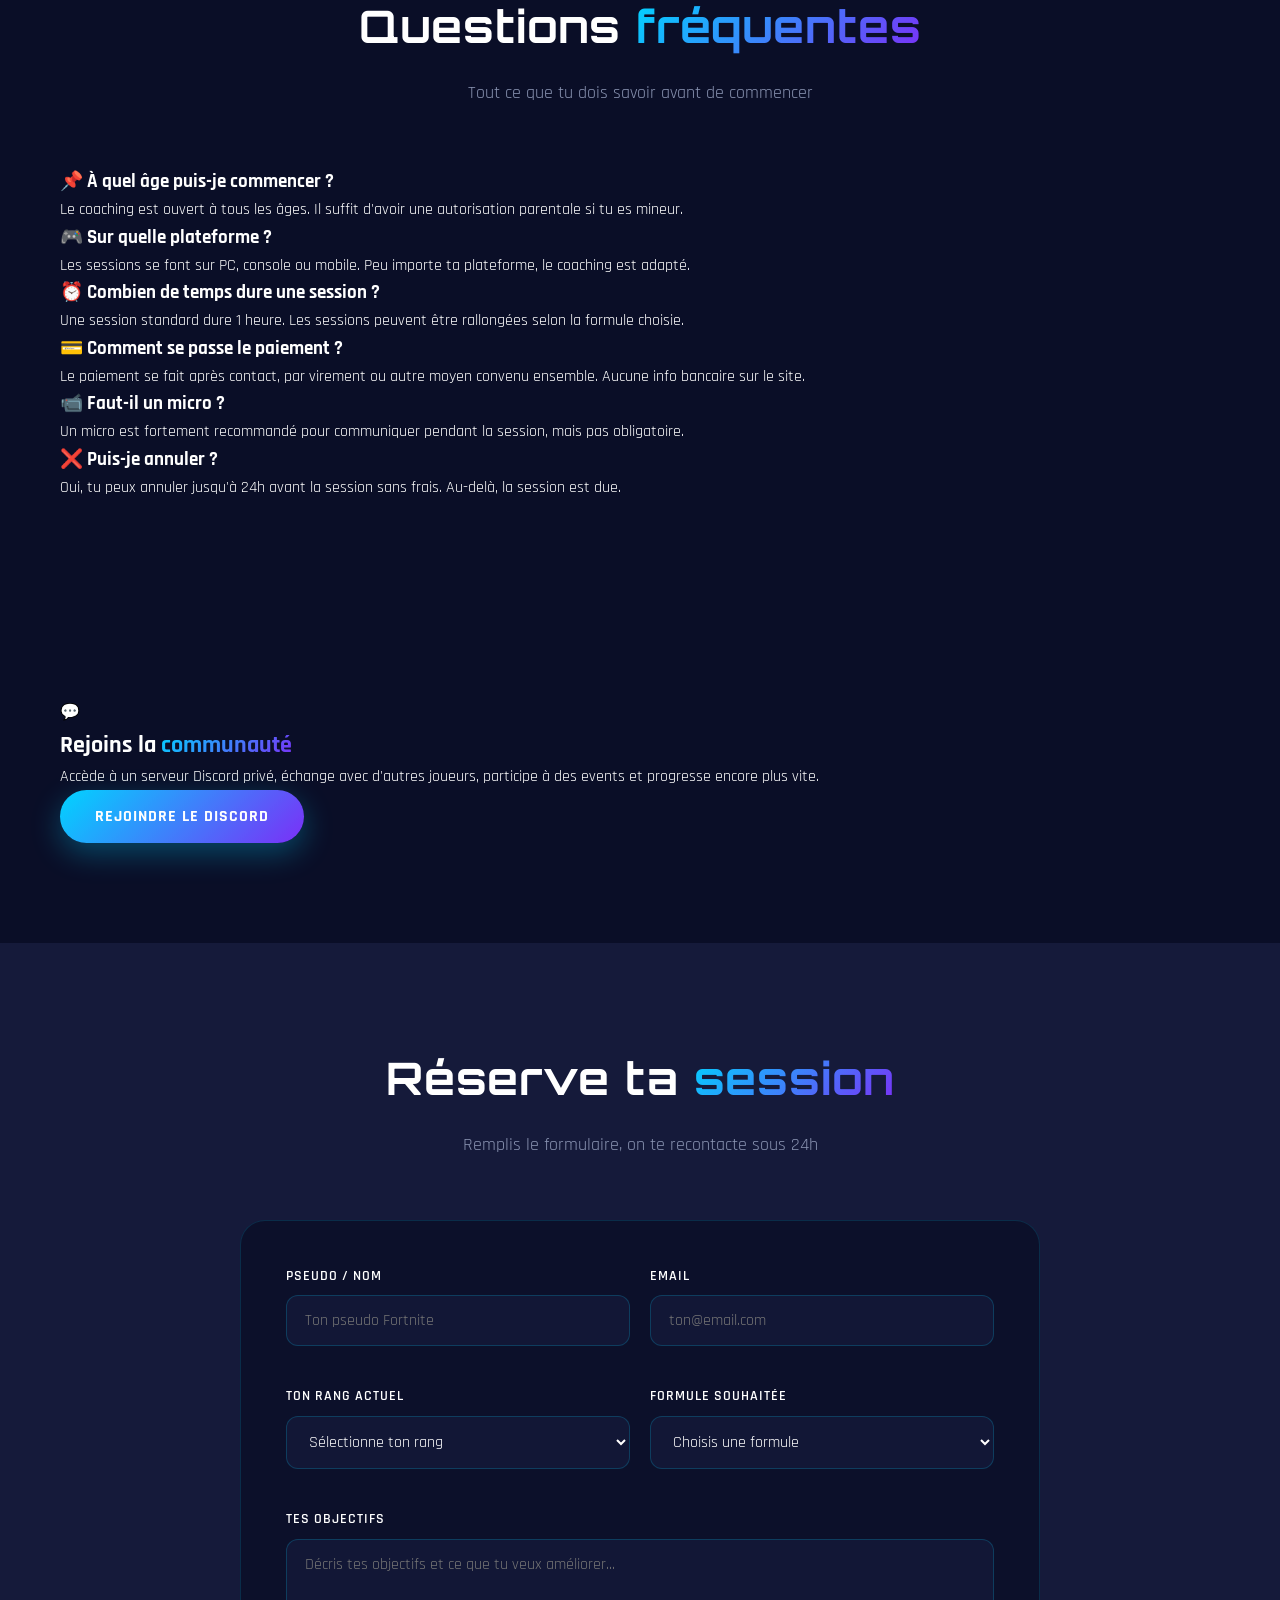
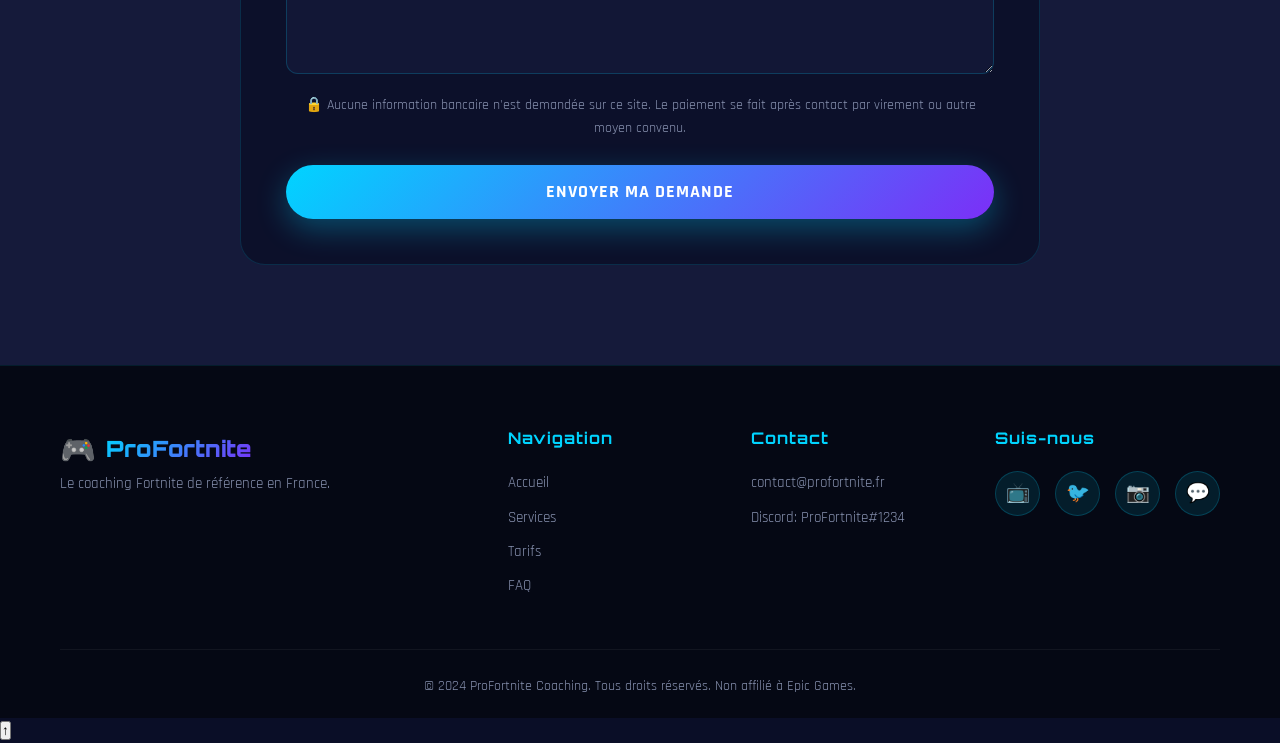
==== commit d8b4bbf7: "Update print statement from 'Hello' to 'Goodbye'" ====
--- a/index.html
+++ b/index.html
@@ -3,6 +3,7 @@
 <head>
     <meta charset="UTF-8">
     <meta name="viewport" content="width=device-width, initial-scale=1.0">
+    <meta name="description" content="Coaching Fortnite professionnel par MarSoliodu 22. Progresse en aim, build, game sense et compétitif. Sessions à partir de 5€.">
     <title>ProFortnite Coaching - Devenez un Pro de Fortnite</title>
     <link rel="stylesheet" href="style.css">
     <link href="https://fonts.googleapis.com/css2?family=Orbitron:wght@400;700;900&family=Rajdhani:wght@400;600;700&display=swap" rel="stylesheet">
@@ -21,6 +22,7 @@
                 <li><a href="#coachs">Coach</a></li>
                 <li><a href="#tarifs">Tarifs</a></li>
                 <li><a href="#temoignages">Avis</a></li>
+                <li><a href="#faq">FAQ</a></li>
                 <li><a href="#contact" class="btn-nav">Réserver</a></li>
             </ul>
             <div class="burger">
@@ -33,12 +35,13 @@
     <section id="accueil" class="hero">
         <div class="hero-bg"></div>
         <div class="hero-content">
+            <div class="hero-badge">🏆 Coach certifié Unreal</div>
             <h1 class="hero-title">
                 DEVIENS UN <span class="gradient-text">PRO</span> DE FORTNITE
             </h1>
             <p class="hero-subtitle">
-                Coaching personnalisé par des joueurs professionnels. Améliore ton gameplay, 
-                grimpe les rangs et domine le lobby.
+                Coaching personnalisé par un joueur professionnel. Améliore ton aim, ton build, 
+                ton game sense et grimpe les rangs jusqu'à Unreal.
             </p>
             <div class="hero-buttons">
                 <a href="#tarifs" class="btn btn-primary">Commencer maintenant</a>
@@ -52,6 +55,45 @@
                 <div class="stat">
                     <span class="stat-number" data-target="98">0</span>%
                     <span class="stat-label">Satisfaction</span>
+                </div>
+                <div class="stat">
+                    <span class="stat-number" data-target="5000">0</span>+
+                    <span class="stat-label">Heures de coaching</span>
+                </div>
+                <div class="stat">
+                    <span class="stat-number" data-target="7">0</span>j/7
+                    <span class="stat-label">Disponibilité</span>
+                </div>
+            </div>
+        </div>
+    </section>
+
+    <!-- Pourquoi nous choisir -->
+    <section id="avantages" class="avantages">
+        <div class="container">
+            <h2 class="section-title">Pourquoi me <span class="gradient-text">choisir</span> ?</h2>
+            <p class="section-subtitle">Un coaching qui fait vraiment la différence</p>
+            
+            <div class="avantages-grid">
+                <div class="avantage-card">
+                    <div class="avantage-icon">⚡</div>
+                    <h3>Progression rapide</h3>
+                    <p>Des résultats visibles dès les premières sessions grâce à une méthode éprouvée.</p>
+                </div>
+                <div class="avantage-card">
+                    <div class="avantage-icon">🎯</div>
+                    <h3>100% personnalisé</h3>
+                    <p>Chaque session est adaptée à ton niveau, tes objectifs et ton style de jeu.</p>
+                </div>
+                <div class="avantage-card">
+                    <div class="avantage-icon">🎥</div>
+                    <h3>Analyse VOD incluse</h3>
+                    <p>Retour détaillé sur tes replays pour comprendre tes erreurs et les corriger.</p>
+                </div>
+                <div class="avantage-card">
+                    <div class="avantage-icon">💬</div>
+                    <h3>Suivi Discord</h3>
+                    <p>Accès à un serveur privé pour poser tes questions entre les sessions.</p>
                 </div>
             </div>
         </div>
@@ -68,31 +110,92 @@
                     <div class="service-icon">🎯</div>
                     <h3>Aim Training</h3>
                     <p>Améliore ta précision et ton tracking avec des exercices personnalisés et des routines pro.</p>
+                    <ul class="service-details">
+                        <li>✓ Routines d'échauffement</li>
+                        <li>✓ Exercices de tracking</li>
+                        <li>✓ Sensibilité optimale</li>
+                    </ul>
                 </div>
                 <div class="service-card">
                     <div class="service-icon">🏗️</div>
                     <h3>Build & Edit</h3>
                     <p>Maîtrise les techniques de construction et d'édition rapides utilisées en compétition.</p>
+                    <ul class="service-details">
+                        <li>✓ Techniques rapides</li>
+                        <li>✓ Éditions avancées</li>
+                        <li>✓ Build fighting</li>
+                    </ul>
                 </div>
                 <div class="service-card">
                     <div class="service-icon">🧠</div>
                     <h3>Game Sense</h3>
                     <p>Développe ton intelligence de jeu, ta prise de décision et ta gestion du endgame.</p>
+                    <ul class="service-details">
+                        <li>✓ Prise de décision</li>
+                        <li>✓ Gestion du endgame</li>
+                        <li>✓ Positionnement</li>
+                    </ul>
                 </div>
                 <div class="service-card">
                     <div class="service-icon">🏆</div>
                     <h3>Coaching Compétitif</h3>
                     <p>Préparation aux tournois, gestion du stress et stratégies de qualification.</p>
+                    <ul class="service-details">
+                        <li>✓ Préparation tournois</li>
+                        <li>✓ Gestion du stress</li>
+                        <li>✓ Stratégies pro</li>
+                    </ul>
                 </div>
                 <div class="service-card">
                     <div class="service-icon">📹</div>
                     <h3>Analyse VOD</h3>
                     <p>Analyse détaillée de tes replays avec retour personnalisé et axes d'amélioration.</p>
+                    <ul class="service-details">
+                        <li>✓ Analyse complète</li>
+                        <li>✓ Points forts/faibles</li>
+                        <li>✓ Plan d'action</li>
+                    </ul>
                 </div>
                 <div class="service-card">
                     <div class="service-icon">👥</div>
                     <h3>Coaching en Duo</h3>
                     <p>Session en duo pour améliorer la communication et la synergie d'équipe.</p>
+                    <ul class="service-details">
+                        <li>✓ Communication</li>
+                        <li>✓ Synergie d'équipe</li>
+                        <li>✓ Stratégies duo</li>
+                    </ul>
+                </div>
+            </div>
+        </div>
+    </section>
+
+    <!-- Comment ça marche -->
+    <section id="processus" class="processus">
+        <div class="container">
+            <h2 class="section-title">Comment ça <span class="gradient-text">marche</span> ?</h2>
+            <p class="section-subtitle">4 étapes simples pour commencer</p>
+            
+            <div class="processus-grid">
+                <div class="processus-card">
+                    <div class="processus-number">1</div>
+                    <h3>Réserve ta session</h3>
+                    <p>Remplis le formulaire de contact en choisissant ta formule.</p>
+                </div>
+                <div class="processus-card">
+                    <div class="processus-number">2</div>
+                    <h3>Choix du créneau</h3>
+                    <p>Je te recontacte sous 24h pour fixer la date et l'heure.</p>
+                </div>
+                <div class="processus-card">
+                    <div class="processus-number">3</div>
+                    <h3>Session de coaching</h3>
+                    <p>On travaille ensemble sur Discord avec partage d'écran.</p>
+                </div>
+                <div class="processus-card">
+                    <div class="processus-number">4</div>
+                    <h3>Suivi personnalisé</h3>
+                    <p>Reçois ton plan d'entraînement et un suivi entre les sessions.</p>
                 </div>
             </div>
         </div>
@@ -113,6 +216,20 @@
                         Coach expérimenté spécialisé dans l'accompagnement personnalisé. 
                         Je t'aide à progresser quel que soit ton niveau, du débutant au compétiteur.
                     </p>
+                    <div class="coach-stats">
+                        <div class="coach-stat">
+                            <strong>2500+</strong>
+                            <span>Élèves</span>
+                        </div>
+                        <div class="coach-stat">
+                            <strong>5000+</strong>
+                            <span>Heures</span>
+                        </div>
+                        <div class="coach-stat">
+                            <strong>98%</strong>
+                            <span>Satisfaction</span>
+                        </div>
+                    </div>
                     <div class="coach-tags">
                         <span>Solo</span><span>Duo</span><span>Trio</span><span>Compétitif</span>
                     </div>
@@ -158,6 +275,7 @@
                 </div>
                 
                 <div class="pricing-card">
+                    <div class="badge badge-elite">BEST VALUE</div>
                     <h3>Elite</h3>
                     <div class="price">40<span>€</span></div>
                     <p class="price-desc">Coaching mensuel</p>
@@ -183,6 +301,7 @@
     <section id="temoignages" class="temoignages">
         <div class="container">
             <h2 class="section-title">Ils nous font <span class="gradient-text">confiance</span></h2>
+            <p class="section-subtitle">Des centaines d'élèves satisfaits</p>
             
             <div class="testimonials-grid">
                 <div class="testimonial-card">
@@ -218,6 +337,86 @@
                         </div>
                     </div>
                 </div>
+                <div class="testimonial-card">
+                    <div class="stars">⭐⭐⭐⭐⭐</div>
+                    <p>"Les sessions en duo m'ont énormément aidé à améliorer ma communication avec mon coéquipier."</p>
+                    <div class="author">
+                        <span class="avatar">👤</span>
+                        <div>
+                            <strong>Emma B.</strong>
+                            <small>Duo Player</small>
+                        </div>
+                    </div>
+                </div>
+                <div class="testimonial-card">
+                    <div class="stars">⭐⭐⭐⭐⭐</div>
+                    <p>"Enfin un coach qui explique vraiment les choses ! Je recommande à 100% à tous ceux qui veulent progresser."</p>
+                    <div class="author">
+                        <span class="avatar">👤</span>
+                        <div>
+                            <strong>Rayan K.</strong>
+                            <small>Diamant</small>
+                        </div>
+                    </div>
+                </div>
+                <div class="testimonial-card">
+                    <div class="stars">⭐⭐⭐⭐⭐</div>
+                    <p>"Le suivi Discord est un vrai plus. On peut poser des questions entre les sessions, c'est top !"</p>
+                    <div class="author">
+                        <span class="avatar">👤</span>
+                        <div>
+                            <strong>Nathan P.</strong>
+                            <small>Elite Rank</small>
+                        </div>
+                    </div>
+                </div>
+            </div>
+        </div>
+    </section>
+
+    <!-- FAQ -->
+    <section id="faq" class="faq">
+        <div class="container">
+            <h2 class="section-title">Questions <span class="gradient-text">fréquentes</span></h2>
+            <p class="section-subtitle">Tout ce que tu dois savoir avant de commencer</p>
+            
+            <div class="faq-grid">
+                <div class="faq-item">
+                    <h3>📌 À quel âge puis-je commencer ?</h3>
+                    <p>Le coaching est ouvert à tous les âges. Il suffit d'avoir une autorisation parentale si tu es mineur.</p>
+                </div>
+                <div class="faq-item">
+                    <h3>🎮 Sur quelle plateforme ?</h3>
+                    <p>Les sessions se font sur PC, console ou mobile. Peu importe ta plateforme, le coaching est adapté.</p>
+                </div>
+                <div class="faq-item">
+                    <h3>⏰ Combien de temps dure une session ?</h3>
+                    <p>Une session standard dure 1 heure. Les sessions peuvent être rallongées selon la formule choisie.</p>
+                </div>
+                <div class="faq-item">
+                    <h3>💳 Comment se passe le paiement ?</h3>
+                    <p>Le paiement se fait après contact, par virement ou autre moyen convenu ensemble. Aucune info bancaire sur le site.</p>
+                </div>
+                <div class="faq-item">
+                    <h3>📹 Faut-il un micro ?</h3>
+                    <p>Un micro est fortement recommandé pour communiquer pendant la session, mais pas obligatoire.</p>
+                </div>
+                <div class="faq-item">
+                    <h3>❌ Puis-je annuler ?</h3>
+                    <p>Oui, tu peux annuler jusqu'à 24h avant la session sans frais. Au-delà, la session est due.</p>
+                </div>
+            </div>
+        </div>
+    </section>
+
+    <!-- Discord -->
+    <section id="discord" class="discord-section">
+        <div class="container">
+            <div class="discord-content">
+                <div class="discord-icon">💬</div>
+                <h2>Rejoins la <span class="gradient-text">communauté</span></h2>
+                <p>Accède à un serveur Discord privé, échange avec d'autres joueurs, participe à des events et progresse encore plus vite.</p>
+                <a href="#" class="btn btn-primary" target="_blank">Rejoindre le Discord</a>
             </div>
         </div>
     </section>
@@ -233,16 +432,9 @@
                   action="https://api.web3forms.com/submit" 
                   method="POST">
 
-                <!-- 🔑 Clé Web3Forms (remplace TA_CLE_WEB3FORMS par la tienne) -->
-                <input type="hidden" name="access_key" value="0d8b3dc2-289b-494a-8b63-340411bfdd48">
-
-                <!-- Redirection après succès -->
+                <input type="hidden" name="access_key" value="TA_CLE_WEB3FORMS">
                 <input type="hidden" name="redirect" value="merci.html">
-
-                <!-- Sujet de l'email reçu -->
                 <input type="hidden" name="subject" value="🎮 Nouvelle demande de coaching Fortnite">
-
-                <!-- Anti-spam -->
                 <input type="checkbox" name="botcheck" class="hidden" style="display: none;">
 
                 <div class="form-row">
@@ -314,6 +506,7 @@
                         <li><a href="#accueil">Accueil</a></li>
                         <li><a href="#services">Services</a></li>
                         <li><a href="#tarifs">Tarifs</a></li>
+                        <li><a href="#faq">FAQ</a></li>
                     </ul>
                 </div>
                 <div>
@@ -334,14 +527,14 @@
                 </div>
             </div>
             <div class="footer-bottom">
-                <p>© 2026 ProFortnite Coaching. Tous droits réservés. Non affilié à Epic Games.</p>
+                <p>© 2024 ProFortnite Coaching. Tous droits réservés. Non affilié à Epic Games.</p>
             </div>
         </div>
     </footer>
+
+    <!-- Bouton retour en haut -->
+    <button id="backToTop" class="back-to-top" title="Retour en haut">↑</button>
 
     <script src="script.js"></script>
 </body>
 </html>
-    <script src="script.js"></script>
-</body>
-</html>
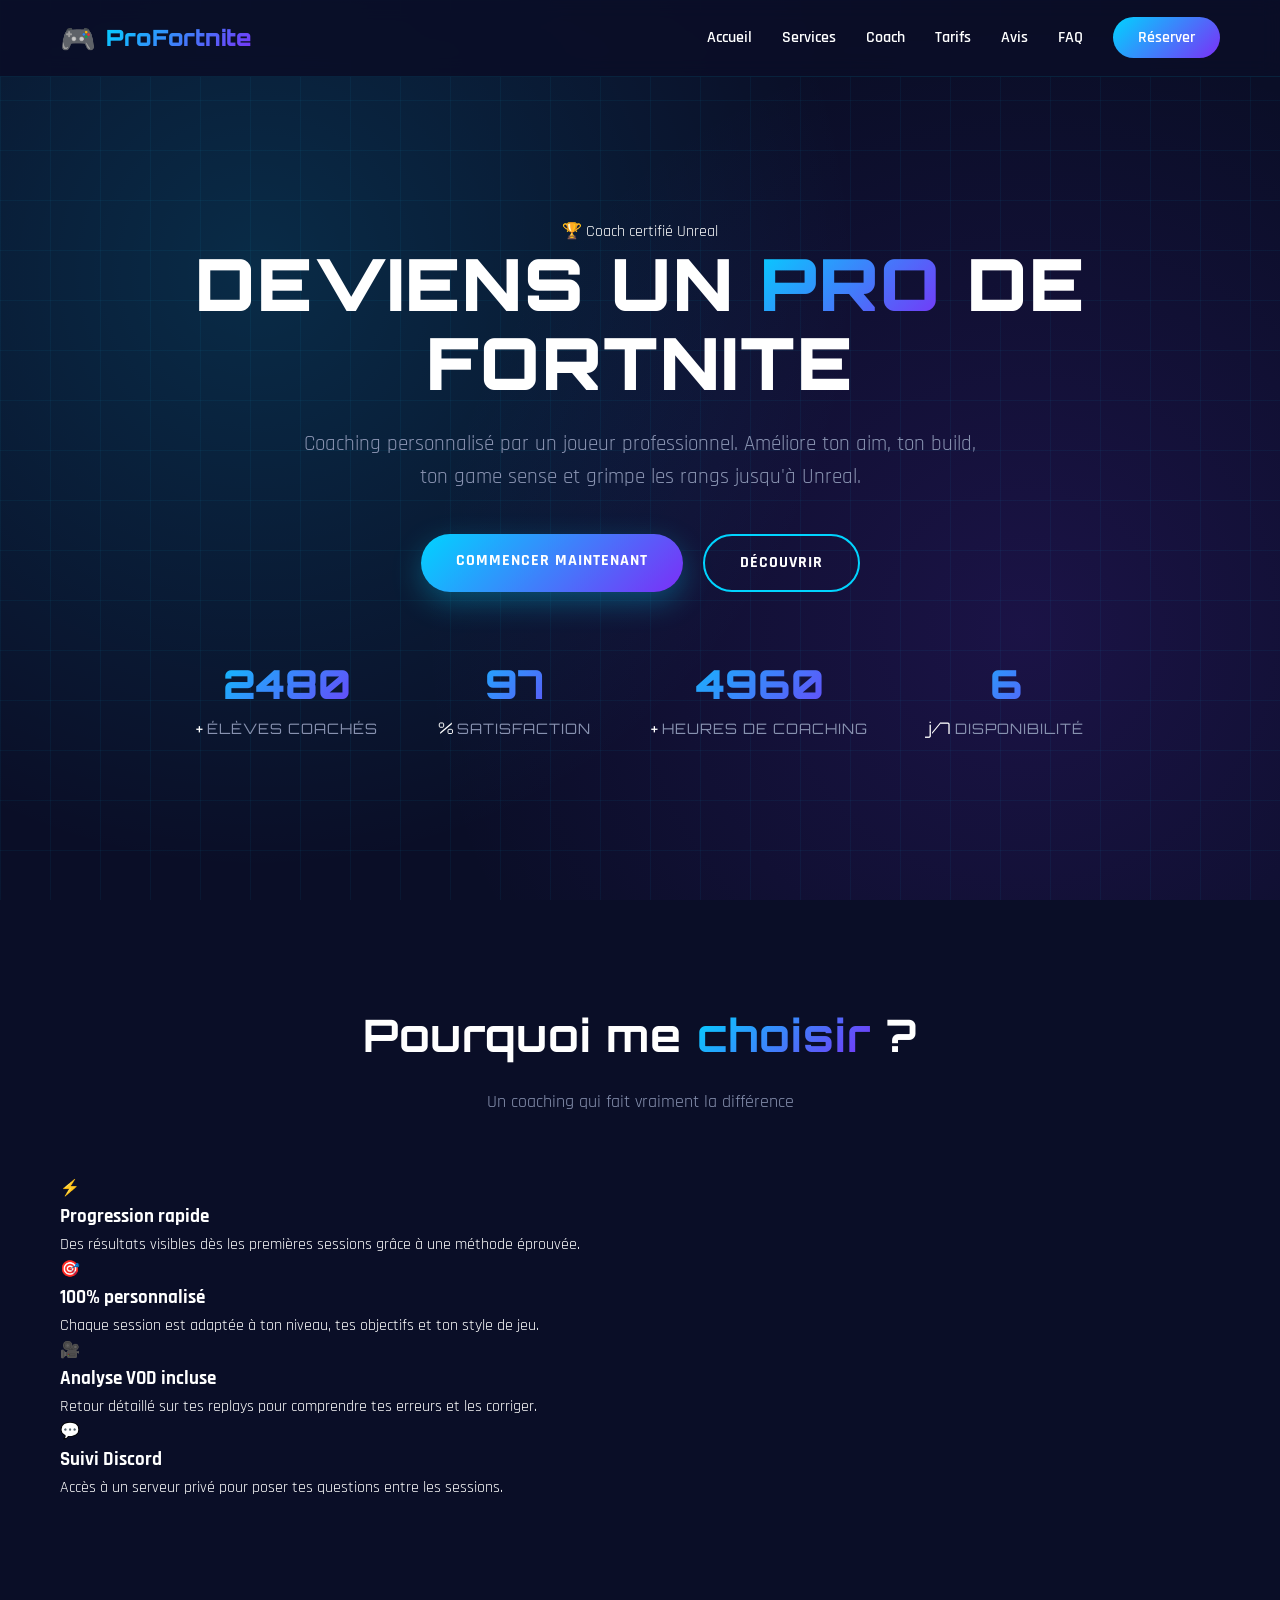
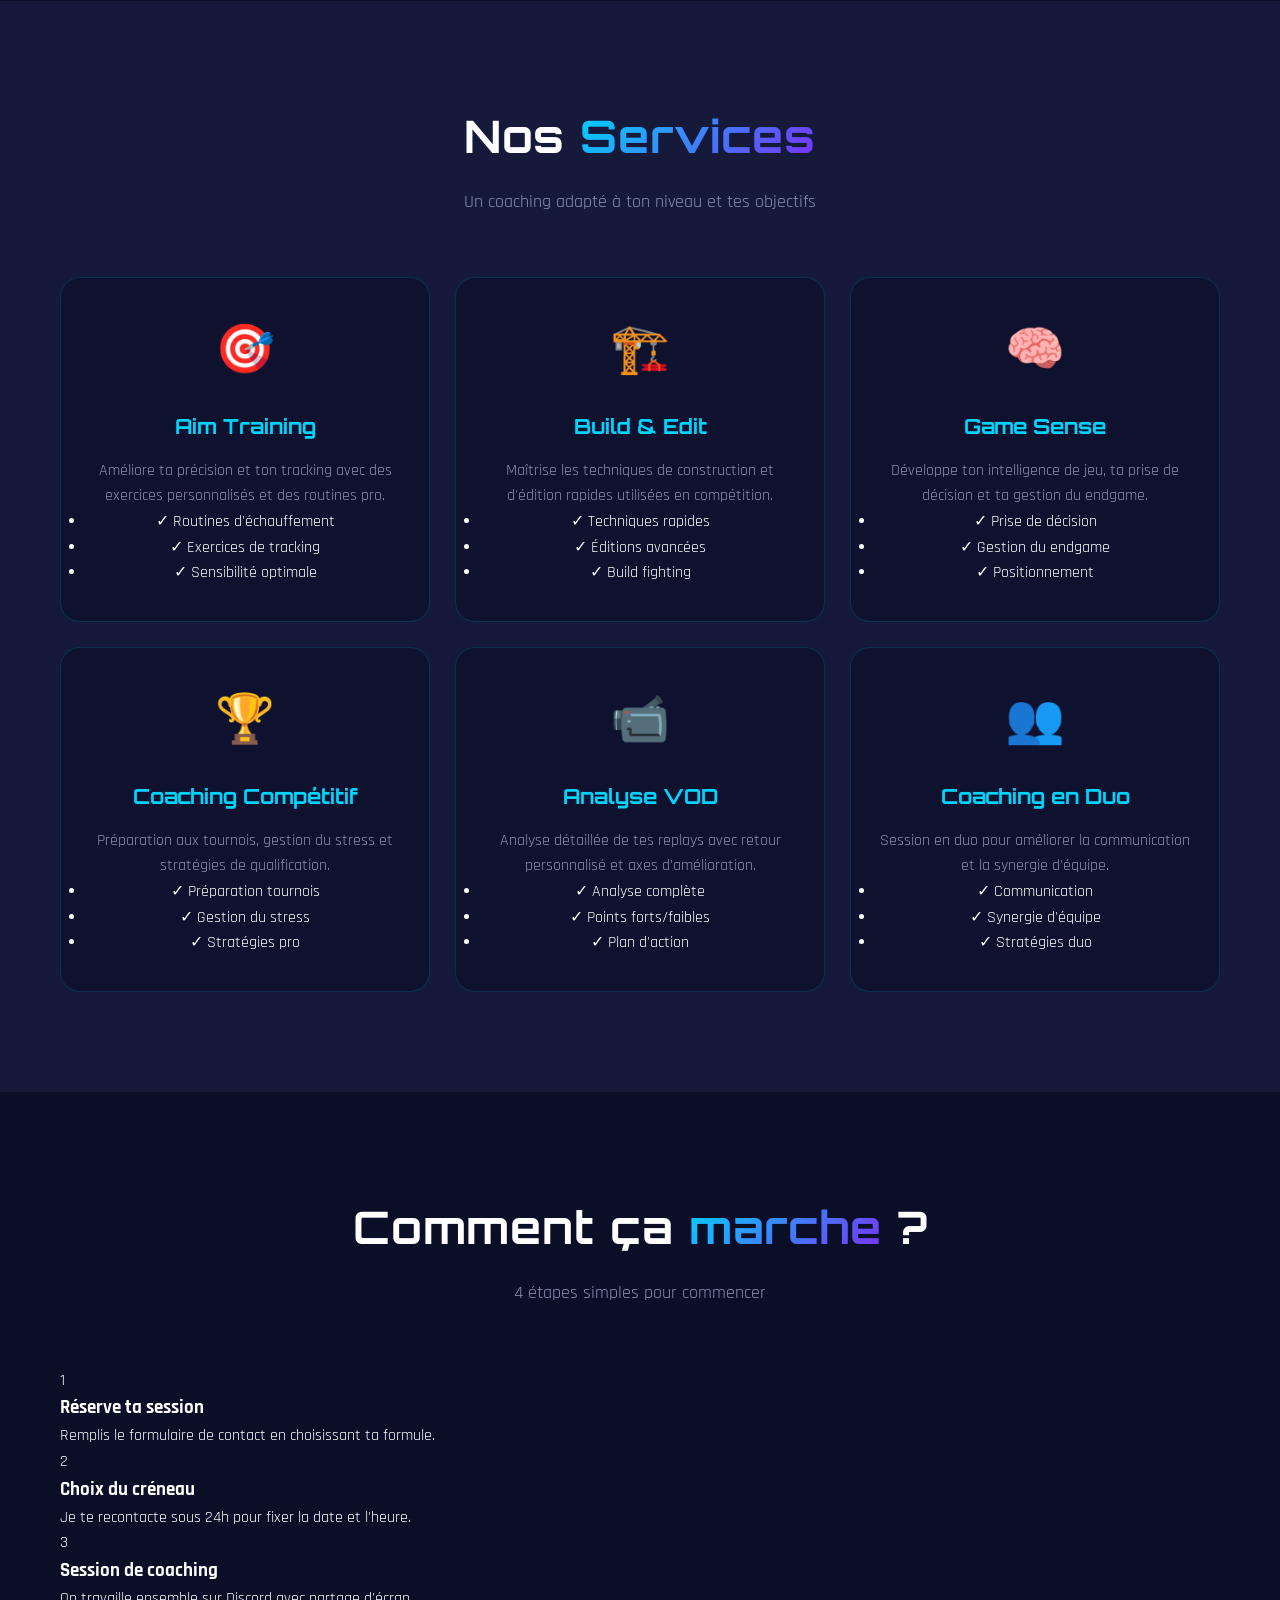
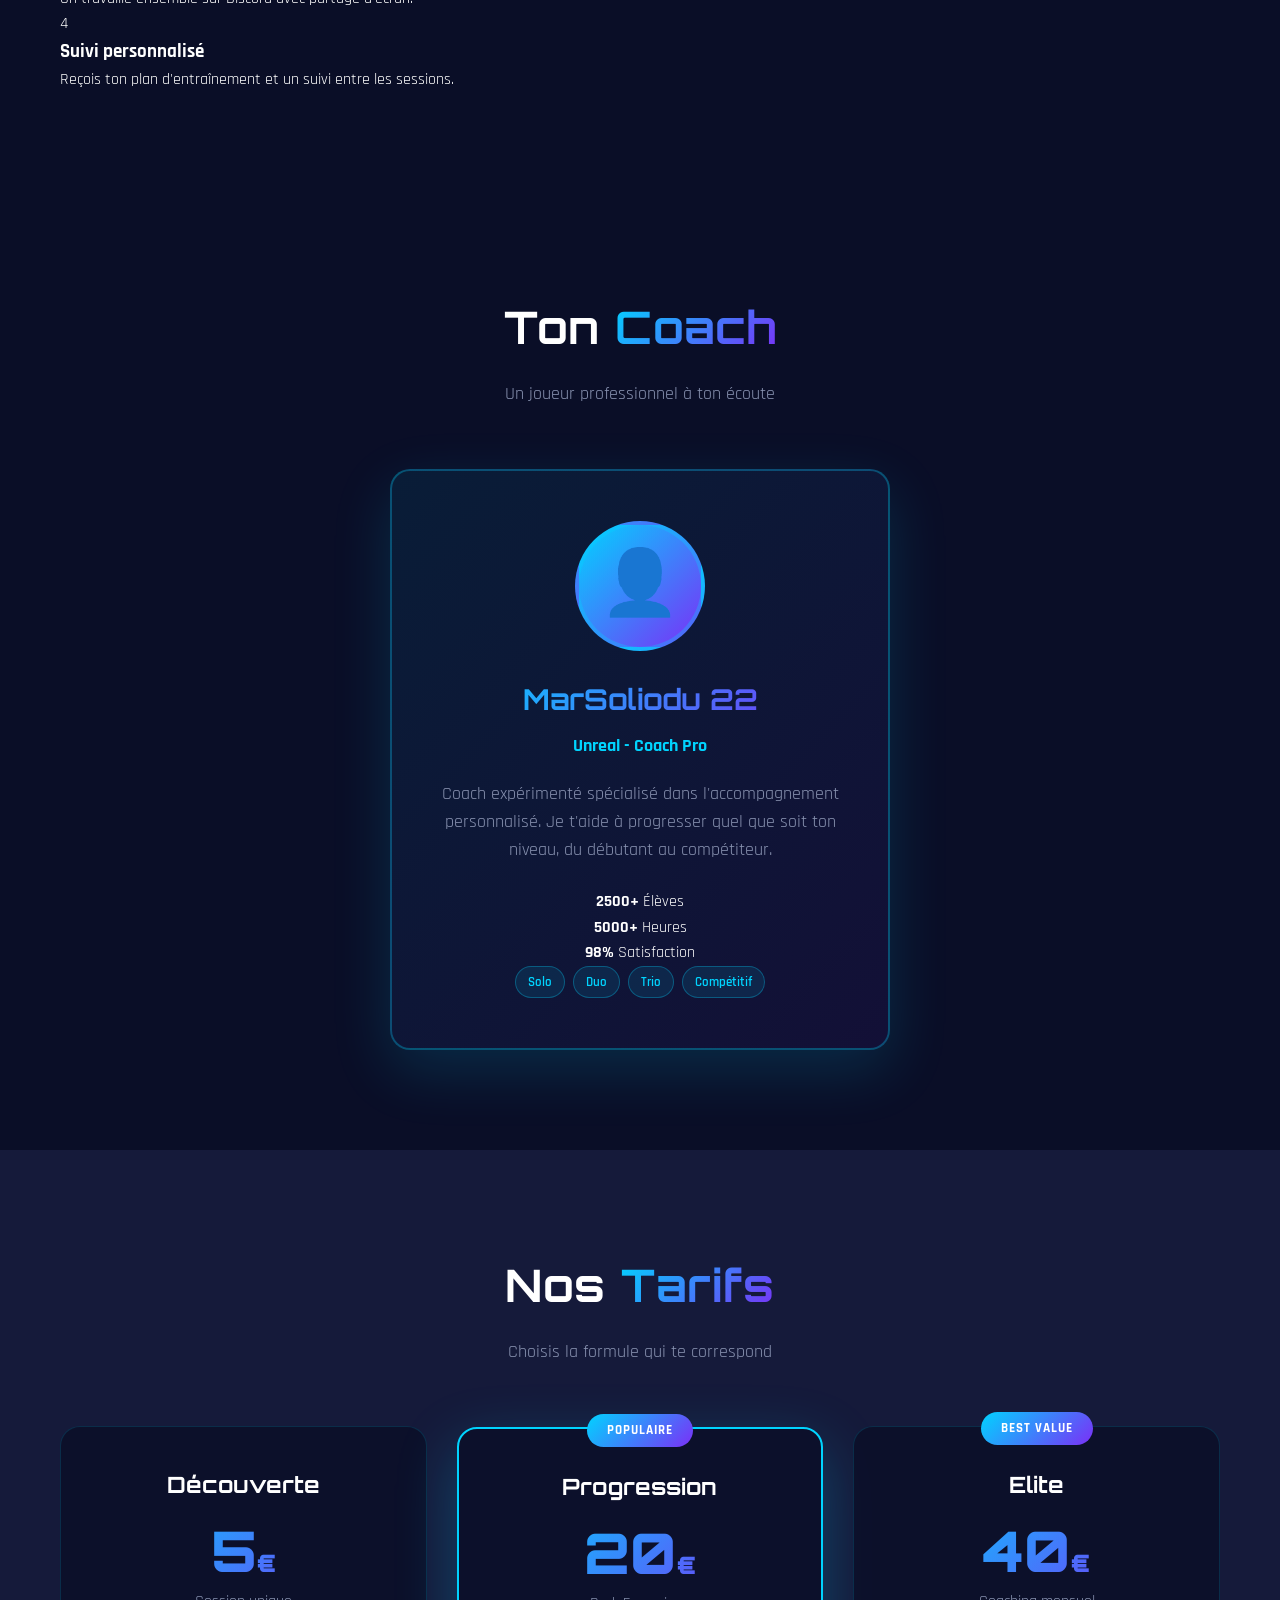
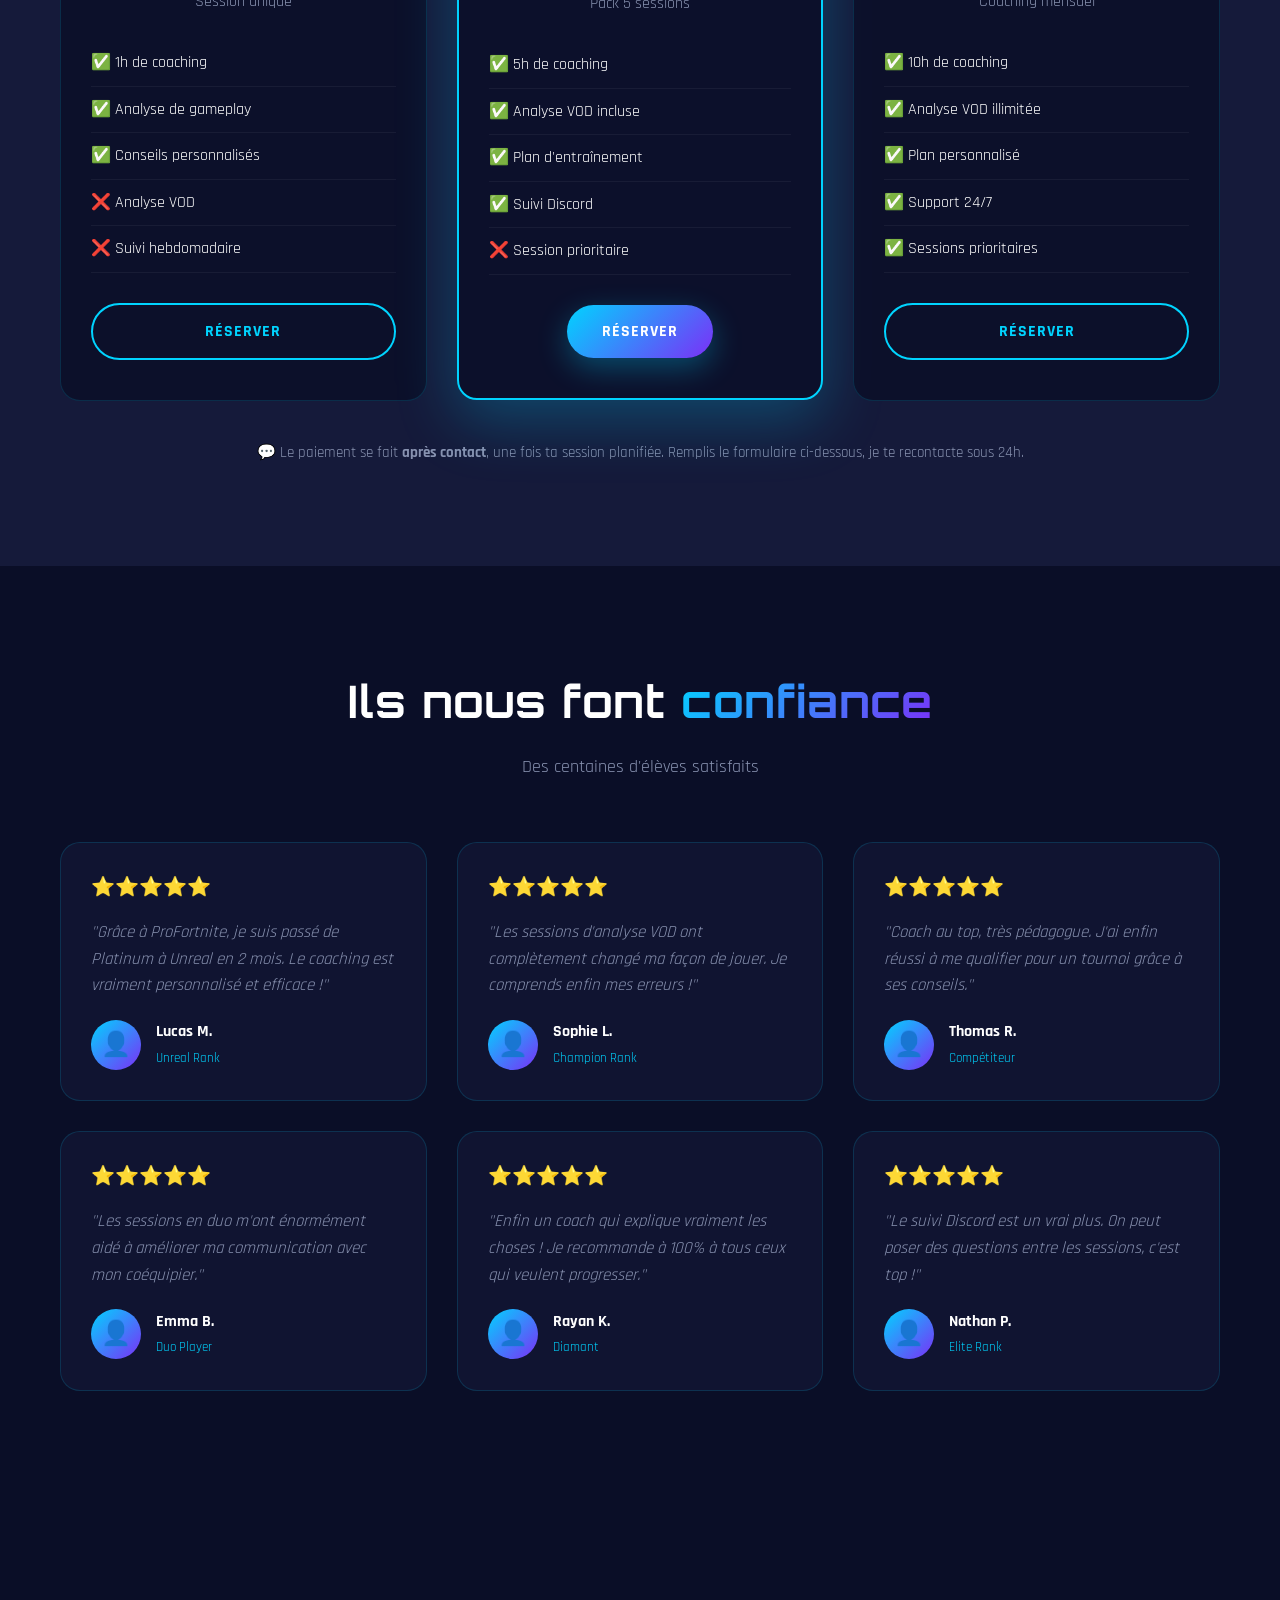
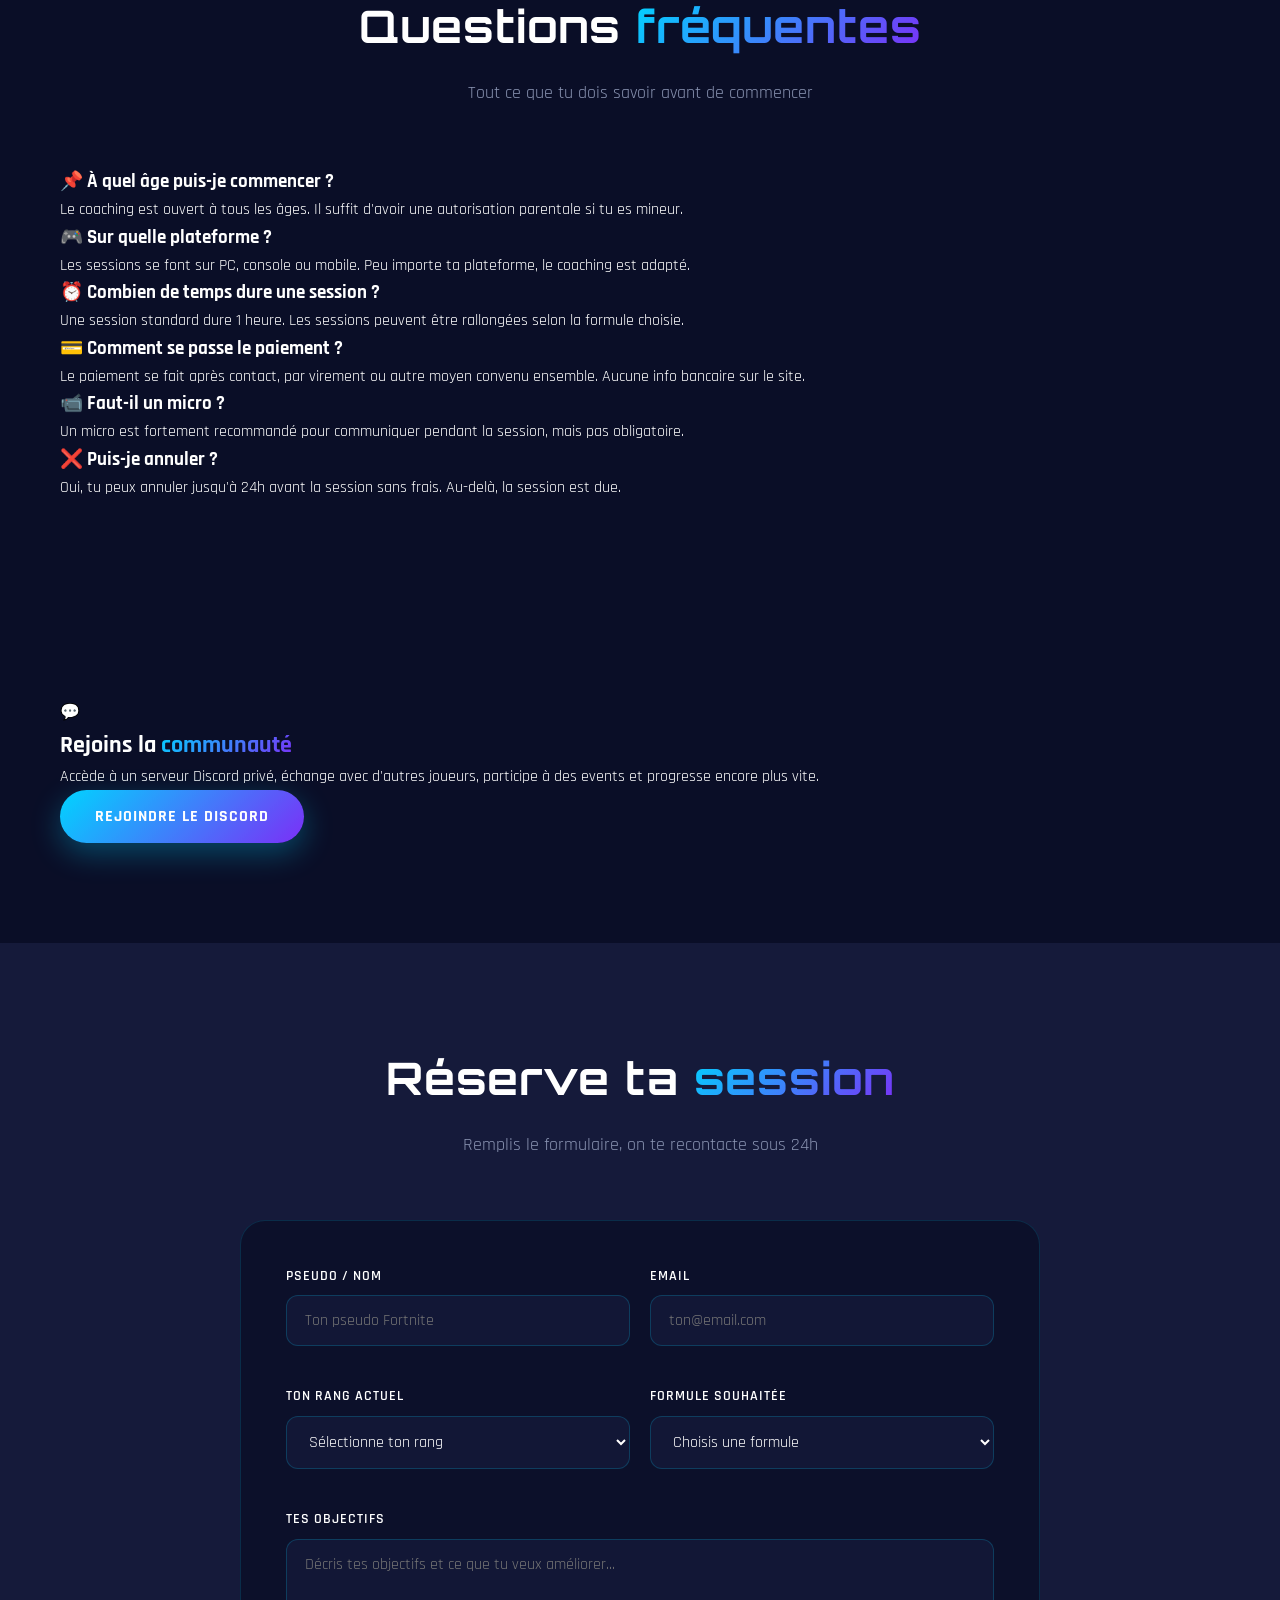
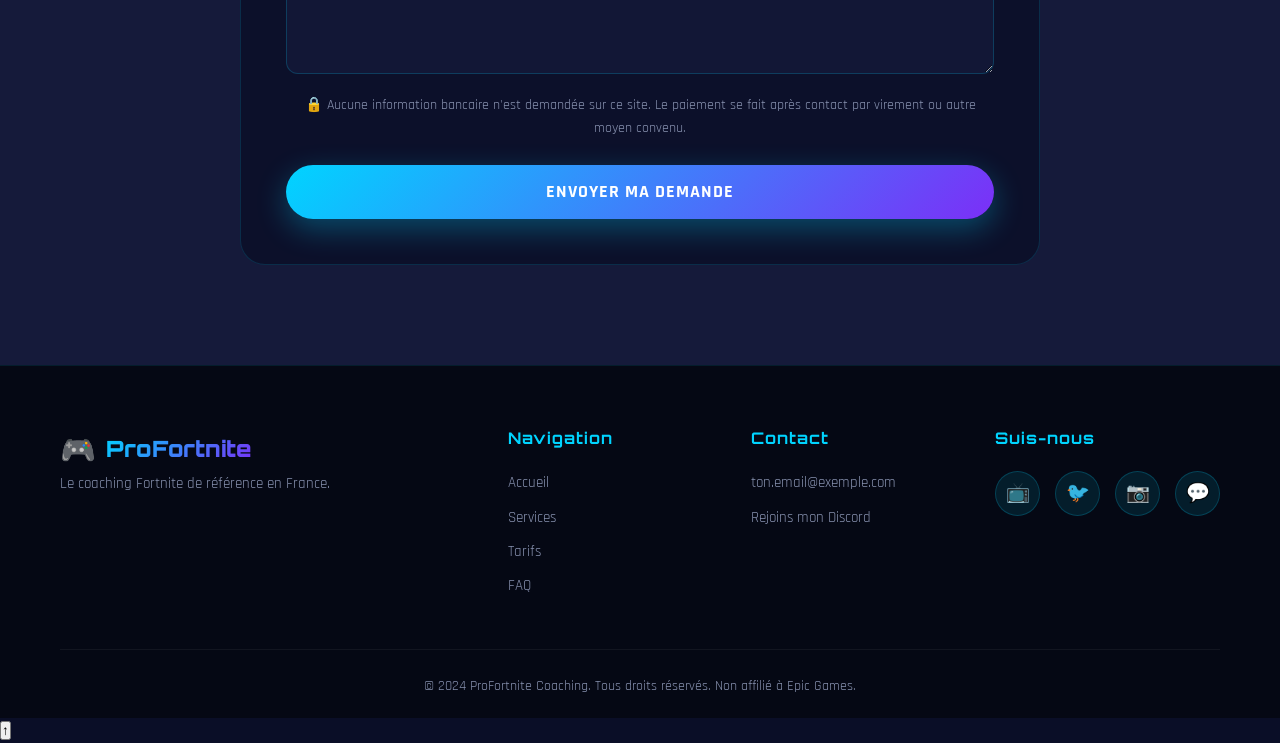
==== commit c459f733: "Update index.html" ====
--- a/index.html
+++ b/index.html
@@ -432,7 +432,7 @@
                   action="https://api.web3forms.com/submit" 
                   method="POST">
 
-                <input type="hidden" name="access_key" value="TA_CLE_WEB3FORMS">
+                <input type="hidden" name="access_key" value="0d8b3dc2-289b-494a-8b63-340411bfdd48">
                 <input type="hidden" name="redirect" value="merci.html">
                 <input type="hidden" name="subject" value="🎮 Nouvelle demande de coaching Fortnite">
                 <input type="checkbox" name="botcheck" class="hidden" style="display: none;">
@@ -510,12 +510,12 @@
                     </ul>
                 </div>
                 <div>
-                    <h4>Contact</h4>
-                    <ul>
-                        <li>contact@profortnite.fr</li>
-                        <li>Discord: ProFortnite#1234</li>
-                    </ul>
-                </div>
+    <h4>Contact</h4>
+    <ul>
+        <li><a href="marzyro222@gmail.com">ton.email@exemple.com</a></li>
+        <li><a href="https://discord.gg/kVaWFT4jd" target="_blank">Rejoins mon Discord</a></li>
+    </ul>
+</div>
                 <div>
                     <h4>Suis-nous</h4>
                     <div class="socials">
